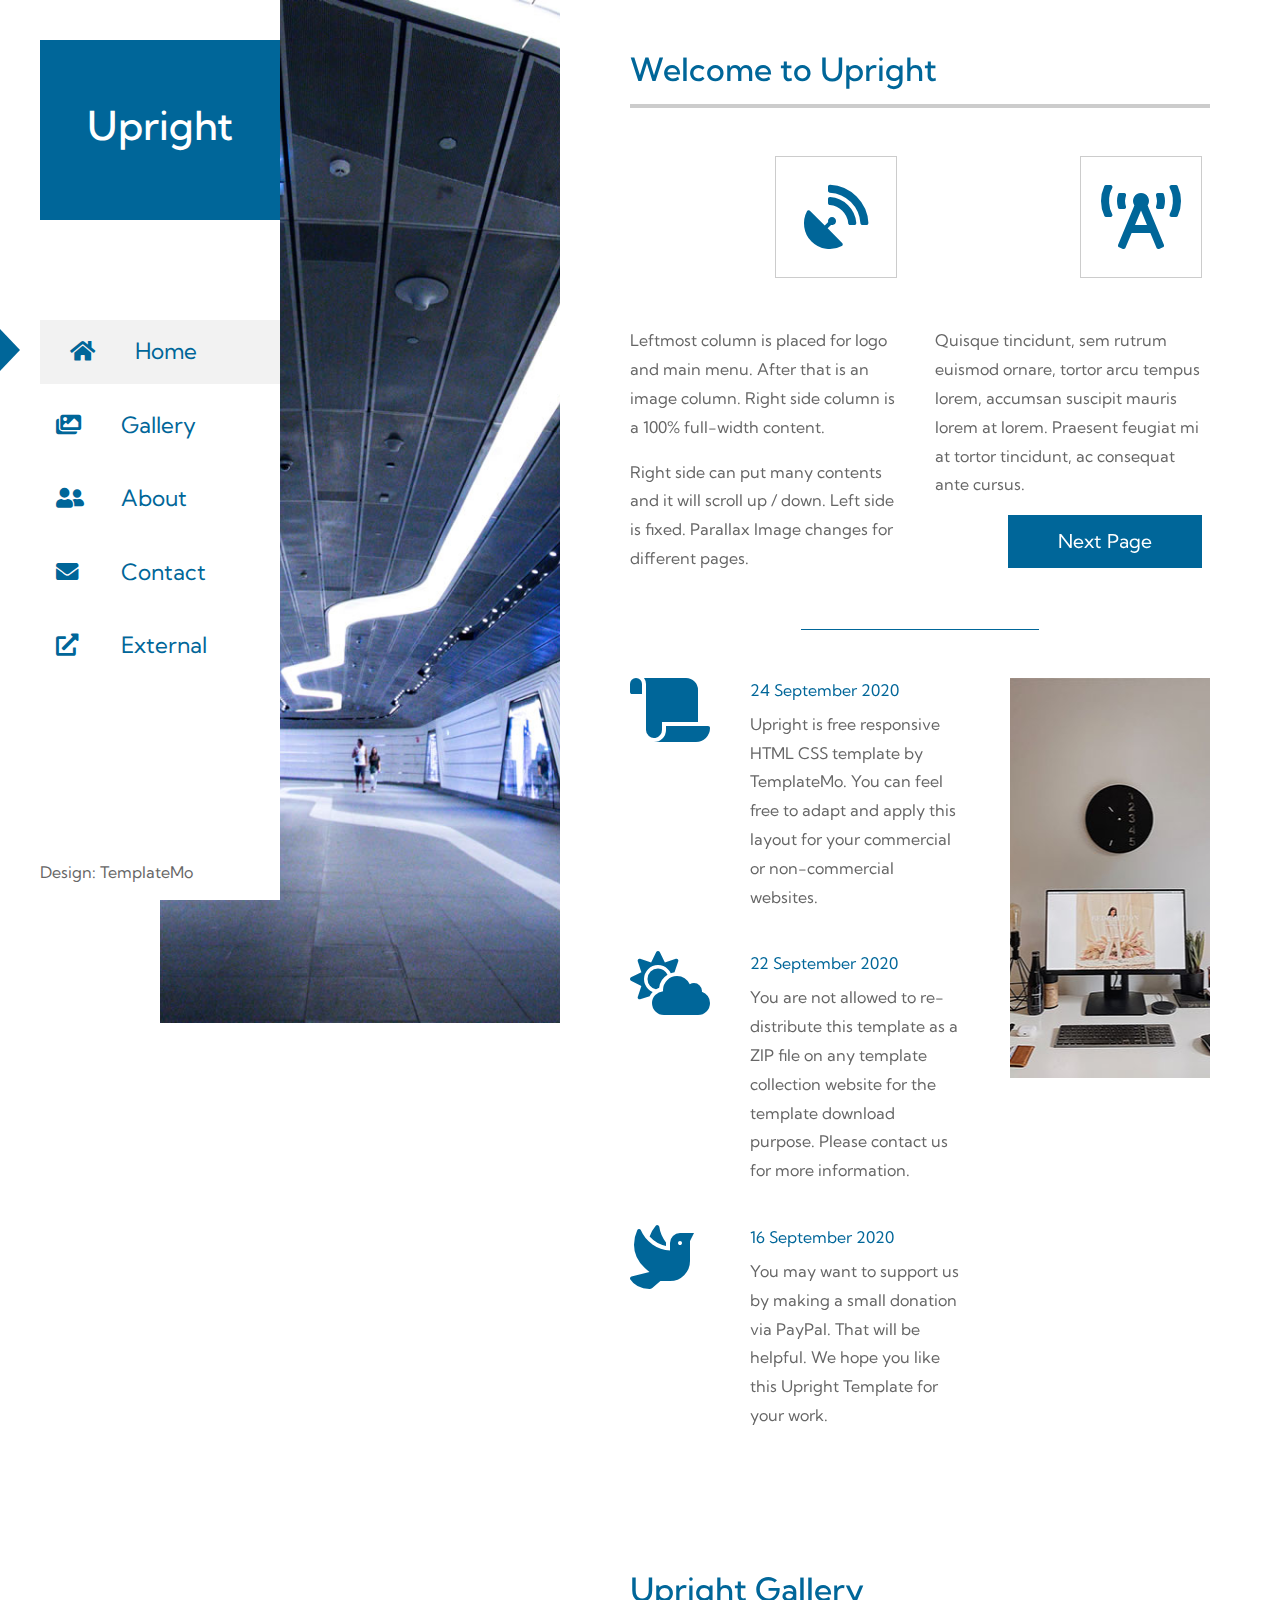
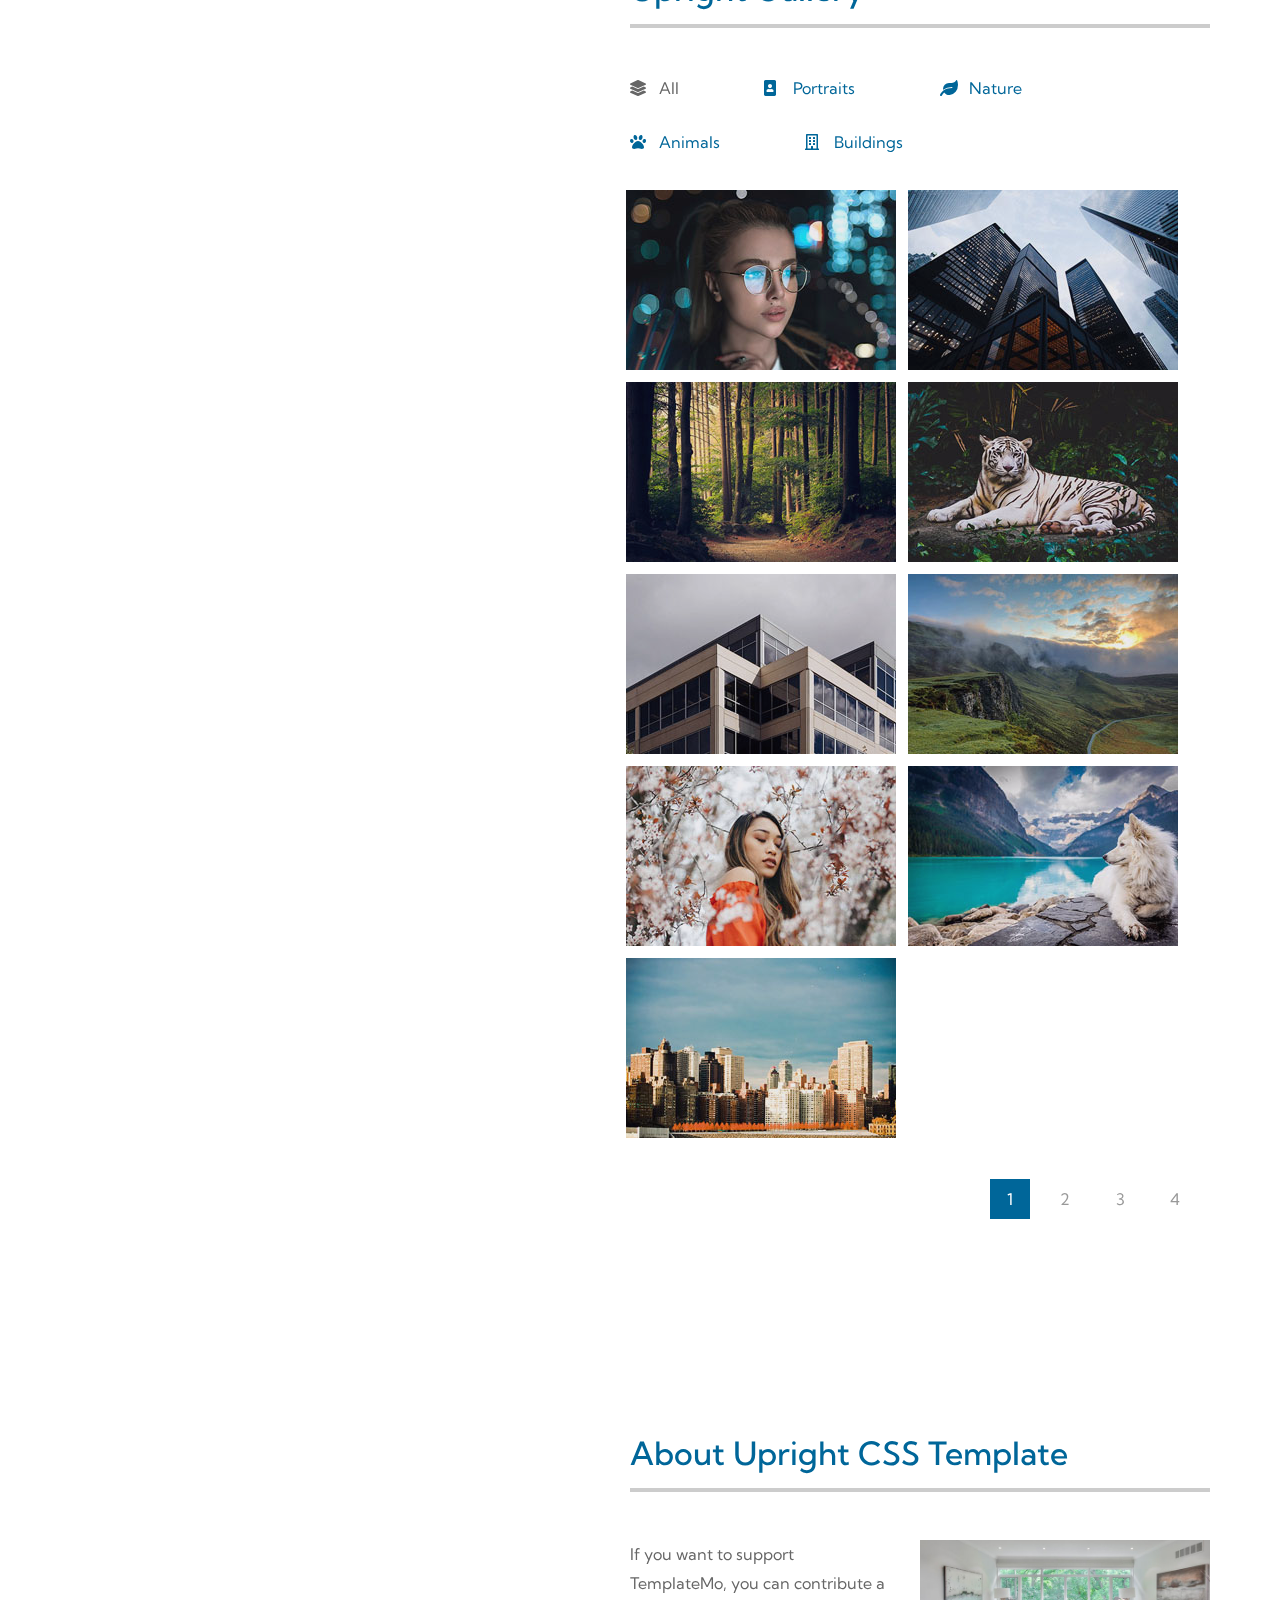
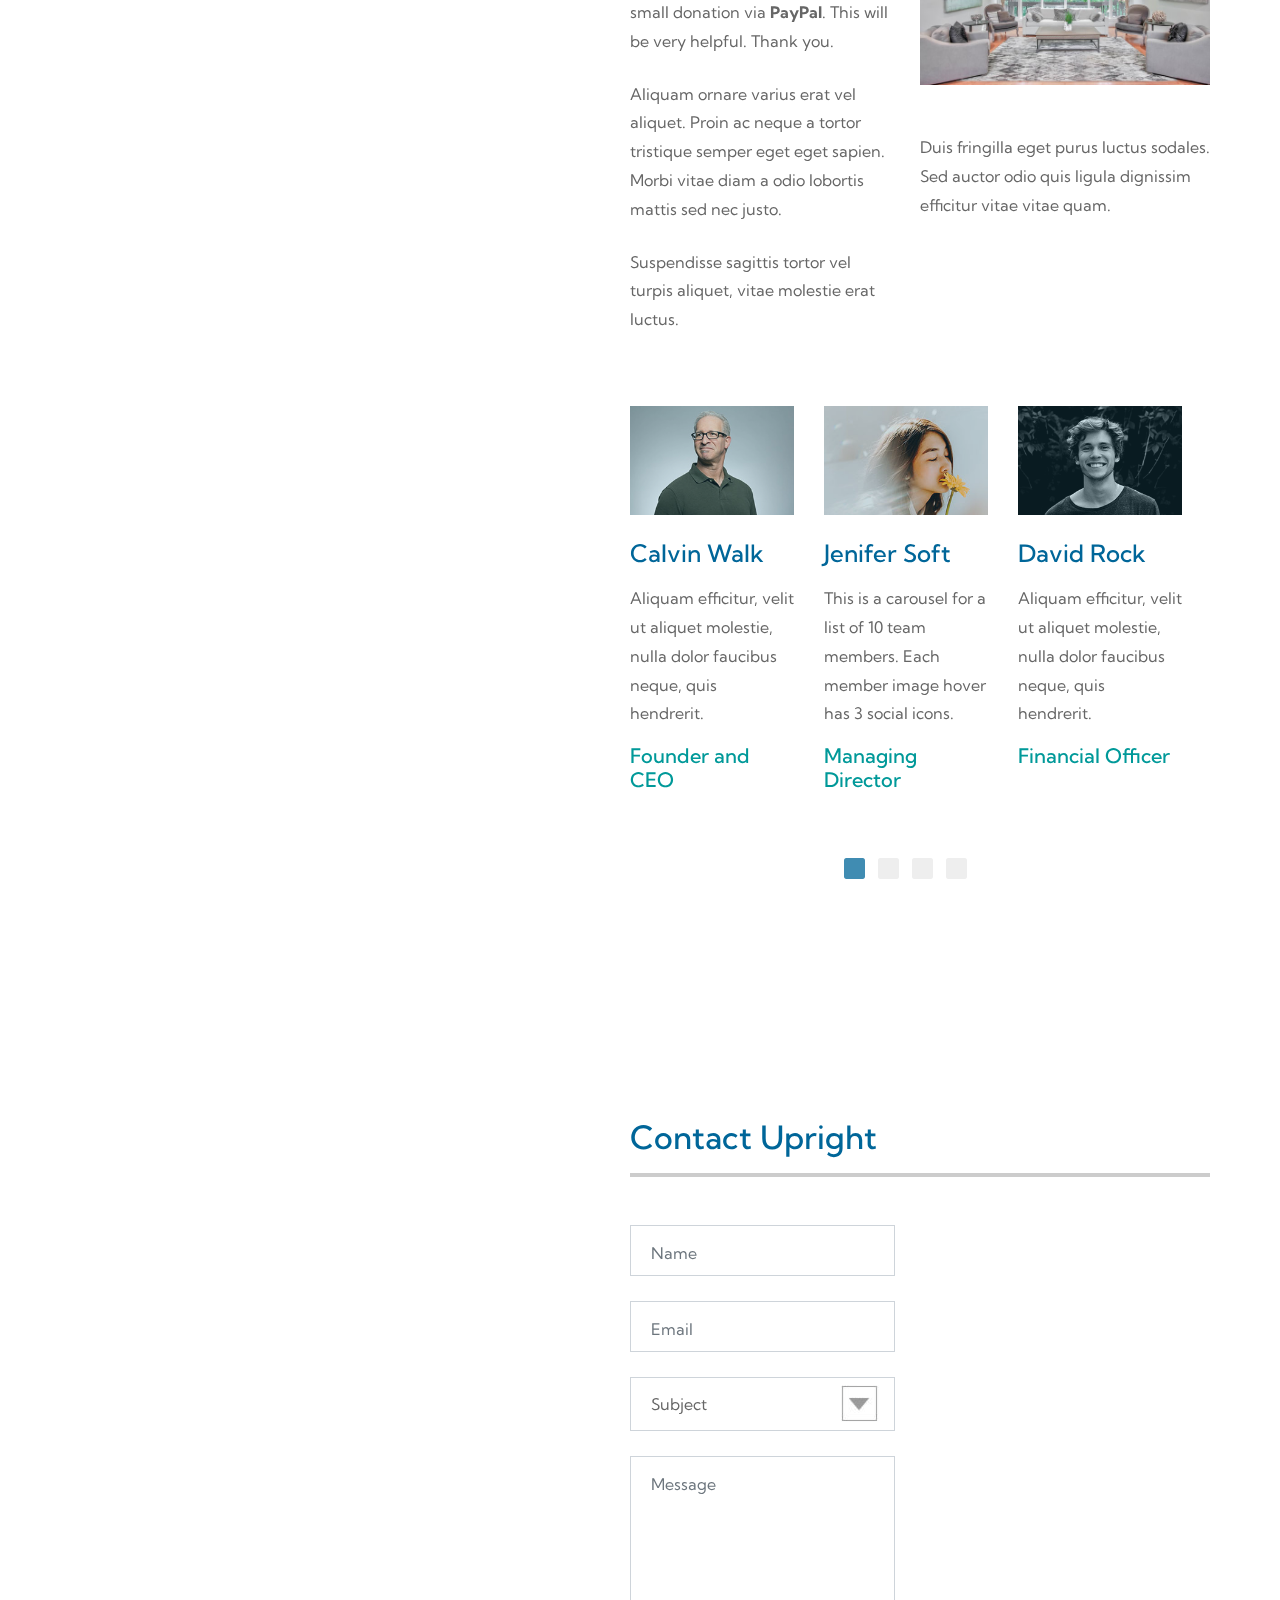
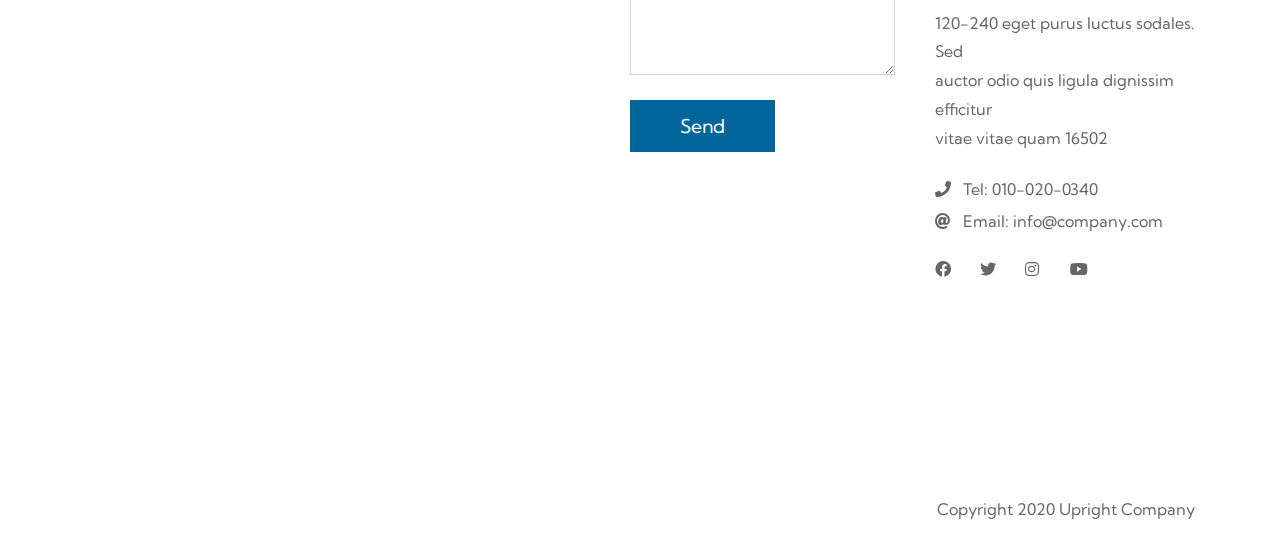
==== index.html @ a2286f09 "first commit" ====
<!DOCTYPE html>
<html lang="en">
<head>
    <meta charset="UTF-8">
    <meta name="viewport" content="width=device-width, initial-scale=1.0">
    <title>Upright</title>
    <link href="https://fonts.googleapis.com/css2?family=Kumbh+Sans&display=swap" rel="stylesheet"> <!-- https://fonts.google.com/specimen/Kumbh+Sans -->
    <link rel="stylesheet" href="fontawesome/css/all.min.css">  <!-- https://fontawesome.com/-->  
    <link rel="stylesheet" href="css/magnific-popup.css">       <!-- https://dimsemenov.com/plugins/magnific-popup/ -->
    <link rel="stylesheet" href="css/bootstrap.min.css">        <!-- https://getbootstrap.com/ -->
    <link rel="stylesheet" href="slick/slick.min.css">          <!-- https://kenwheeler.github.io/slick/ -->
    <link rel="stylesheet" href="slick/slick-theme.css">
    <link rel="stylesheet" href="css/templatemo-upright.css">
<!--
    
TemplateMo 555 Upright

https://templatemo.com/tm-555-upright

-->
</head>
<body>    
    <div class="container-fluid">
        <div class="row">
            <!-- Leftside bar -->
            <div id="tm-sidebar" class="tm-sidebar"> 
                <nav class="tm-nav">
                    <button class="navbar-toggler" type="button" aria-label="Toggle navigation">
                        <i class="fas fa-bars"></i>
                    </button>
                    <div>
                        <div class="tm-brand-box">
                            <h1 class="tm-brand">Upright</h1>
                        </div>                
                        <ul id="tm-main-nav">
                            <li class="nav-item">                                
                                <a href="#home" class="nav-link current">
                                    <div class="triangle-right"></div>
                                    <i class="fas fa-home nav-icon"></i>
                                    Home
                                </a>
                            </li>
                            <li class="nav-item">
                                <a href="#gallery" class="nav-link">
                                    <div class="triangle-right"></div>
                                    <i class="fas fa-images nav-icon"></i>
                                    Gallery
                                </a>
                            </li>
                            <li class="nav-item">
                                <a href="#about" class="nav-link">
                                    <div class="triangle-right"></div>
                                    <i class="fas fa-user-friends nav-icon"></i>
                                    About
                                </a>
                            </li>
                            <li class="nav-item">
                                <a href="#contact" class="nav-link">
                                    <div class="triangle-right"></div>
                                    <i class="fas fa-envelope nav-icon"></i>
                                    Contact
                                </a>
                            </li>
                            <li class="nav-item">
                                <a href="https://paypal.me/templatemo" class="nav-link external" target="_parent" rel="sponsored">
                                    <div class="triangle-right"></div>
                                    <i class="fas fa-external-link-alt nav-icon"></i>
                                    External
                                </a>
                            </li>
                        </ul>
                    </div>
                    <footer class="mb-3 tm-mt-100">
                        Design: <a href="https://templatemo.com" target="_parent" rel="sponsored">TemplateMo</a>
                    </footer>
                </nav>
            </div>
            
            <div class="tm-main">
                <!-- Home section -->
                <div class="tm-section-wrap">
                    <div class="tm-parallax" data-parallax="scroll" data-image-src="img/img-01.jpg"></div>                   
                    <section id="home" class="tm-section">
                        <h2 class="tm-text-primary">Welcome to Upright</h2>
                        <hr class="mb-5">
                        <div class="row">
                            <div class="col-lg-6 tm-col-home mb-4">
                                <div class="tm-text-container">
                                    <div class="tm-icon-container mb-5 mr-0 ml-auto">
                                        <i class="fas fa-satellite-dish fa-4x tm-text-primary"></i>
                                    </div>                                
                                    <p>
                                        Leftmost column is placed for logo and main menu.
                                        After that is an image column. Right side column 
                                        is a 100% full-width content.
                                    </p>
                                    <p>
                                        Right side can put many contents and it will
                                        scroll up / down. Left side is fixed. Parallax
                                        Image changes for different pages.
                                    </p>
                                </div>                                
                            </div>
                            <div class="col-lg-6 tm-col-home mb-4">
                                <div class="tm-text-container">
                                    <div class="tm-icon-container mb-5 mr-0 ml-auto">
                                        <i class="fas fa-broadcast-tower fa-4x tm-text-primary"></i>
                                    </div>                                 
                                    <p>
                                        Quisque tincidunt, sem rutrum euismod ornare, tortor arcu tempus 
                                        lorem, accumsan suscipit mauris lorem at lorem. Praesent feugiat 
                                        mi at tortor tincidunt, ac consequat ante cursus.
                                    </p>
                                    <div class="text-right">
                                        <a href="#gallery" class="btn btn-primary tm-btn-next">Next Page</a>
                                    </div>                                    
                                </div>
                            </div>
                        </div>
                        <hr class="tm-hr-short mb-5">
                        <div class="row tm-row-home">                            
                            <div class="tm-col-home tm-col-home-l">
                                <div class="media mb-4">
                                    <i class="fas fa-scroll fa-4x tm-post-icon tm-text-primary"></i>
                                    <div class="media-body">
                                        <a href="#" class="d-block mb-2 tm-text-primary tm-post-link">24 September 2020</a>  
                                        <p>
                                            Upright is free responsive HTML CSS template by <a href="https://templatemo.com/page/1" target="_parent" rel="sponsored">TemplateMo</a>. 
                                            You can feel free to adapt and apply this layout for your 
                                        commercial or non-commercial websites. </p>
                                    </div>                                    
                                </div>
                                <div class="media mb-4">
                                    <i class="fas fa-cloud-sun fa-4x tm-post-icon tm-text-primary"></i>
                                    <div class="media-body">
                                        <a href="#" class="d-block mb-2 tm-text-primary tm-post-link">22 September 2020</a>  
                                        <p>
                                            You are not allowed to re-distribute this template as a ZIP file 
                                            on any template collection website for the template download purpose. 
                                            Please contact us for more information.
                                        </p>
                                    </div>                                    
                                </div>
                                <div class="media mb-4">
                                    <i class="fas fa-dove fa-4x tm-post-icon tm-text-primary"></i>
                                    <div class="media-body">
                                        <a href="#" class="d-block mb-2 tm-text-primary tm-post-link">16 September 2020</a>  
                                        <p>
                                            You may want to support us by making   <a href="https://paypal.me/templatemo" target="_parent" rel="sponsored">a small donation via PayPal</a>. That will be helpful. We hope you like this Upright Template for your work.
                                        </p>
                                    </div>                                    
                                </div>
                            </div>
                            <div class="tm-col-home mr-0 ml-auto">
                                <div class="tm-img-home-container"></div>                                
                            </div>
                        </div>
                    </section>
                </div>
                <!-- Gallery section -->
                <div class="tm-section-wrap">
                    <div class="tm-parallax" data-parallax="scroll" data-image-src="img/img-02.jpg"></div>                   
                    <section id="gallery" class="tm-section">
                        <h2 class="tm-text-primary">Upright Gallery</h2>
                        <hr class="mb-5">
                        <ul class="tm-gallery-links">
                            <li>
                                <a href="javascript:void(0);" class="active tm-gallery-link" data-filter="*">
                                    <i class="fas fa-layer-group tm-gallery-link-icon"></i>
                                    All
                                </a>
                            </li>
                            <li>
                                <a href="javascript:void(0);" class="tm-gallery-link" data-filter="portrait">
                                    <i class="fas fa-portrait tm-gallery-link-icon"></i>
                                    Portraits
                                </a>
                            </li>
                            <li>
                                <a href="javascript:void(0);" class="tm-gallery-link" data-filter="nature">
                                    <i class="fas fa-leaf tm-gallery-link-icon"></i>
                                    Nature
                                </a>
                            </li>
                            <li>
                                <a href="javascript:void(0);" class="tm-gallery-link" data-filter="animal">
                                    <i class="fas fa-paw tm-gallery-link-icon"></i>
                                    Animals
                                </a>
                            </li>
                            <li>
                                <a href="javascript:void(0);" class="tm-gallery-link" data-filter="building">
                                    <i class="far fa-building tm-gallery-link-icon"></i>
                                    Buildings
                                </a>
                            </li>
                        </ul>
                        <div class="tm-gallery">
                            <figure class="effect-honey tm-gallery-item portrait">
                                <img src="img/gallery/tn/portrait-01.jpg" alt="Image"/>
                                <figcaption>
                                    <h2><i>Dreamy Honey</i></h2>
                                    <a href="img/gallery/portrait-01.jpg">View more</a>						
                                </figcaption>			
                            </figure>
                            <figure class="effect-honey tm-gallery-item building">
                                <img src="img/gallery/tn/building-01.jpg" alt="Image"/>
                                <figcaption>
                                    <h2><i>Dreamy Honey</i></h2>
                                    <a href="img/gallery/building-01.jpg">View more</a>						
                                </figcaption>			
                            </figure>  
                            <figure class="effect-honey tm-gallery-item nature">
                                <img src="img/gallery/tn/nature-01.jpg" alt="Image"/>
                                <figcaption>
                                    <h2><i>Dreamy Honey</i></h2>
                                    <a href="img/gallery/nature-01.jpg">View more</a>						
                                </figcaption>			
                            </figure>
                            <figure class="effect-honey tm-gallery-item animal">
                                <img src="img/gallery/tn/animal-01.jpg" alt="Image"/>
                                <figcaption>
                                    <h2><i>Dreamy Honey</i></h2>
                                    <a href="img/gallery/animal-01.jpg">View more</a>						
                                </figcaption>			
                            </figure> 
                            <figure class="effect-honey tm-gallery-item building">
                                <img src="img/gallery/tn/building-02.jpg" alt="Image"/>
                                <figcaption>
                                    <h2><i>Dreamy Honey</i></h2>
                                    <a href="img/gallery/building-02.jpg">View more</a>						
                                </figcaption>			
                            </figure>
                            <figure class="effect-honey tm-gallery-item nature">
                                <img src="img/gallery/tn/nature-02.jpg" alt="Image"/>
                                <figcaption>
                                    <h2><i>Dreamy Honey</i></h2>
                                    <a href="img/gallery/nature-02.jpg">View more</a>						
                                </figcaption>			
                            </figure> 
                            <figure class="effect-honey tm-gallery-item portrait">
                                <img src="img/gallery/tn/portrait-02.jpg" alt="Image"/>
                                <figcaption>
                                    <h2><i>Dreamy Honey</i></h2>
                                    <a href="img/gallery/portrait-02.jpg">View more</a>						
                                </figcaption>			
                            </figure>
                            <figure class="effect-honey tm-gallery-item animal">
                                <img src="img/gallery/tn/animal-02.jpg" alt="Image"/>
                                <figcaption>
                                    <h2><i>Dreamy Honey</i></h2>
                                    <a href="img/gallery/animal-02.jpg">View more</a>						
                                </figcaption>			
                            </figure> 
                            <figure class="effect-honey tm-gallery-item building">
                                <img src="img/gallery/tn/building-03.jpg" alt="Image"/>
                                <figcaption>
                                    <h2><i>Dreamy Honey</i></h2>
                                    <a href="img/gallery/building-03.jpg">View more</a>						
                                </figcaption>			
                            </figure>
                            <figure class="effect-honey tm-gallery-item portrait">
                                <img src="img/gallery/tn/portrait-03.jpg" alt="Image"/>
                                <figcaption>
                                    <h2><i>Dreamy Honey</i></h2>
                                    <a href="img/gallery/portrait-03.jpg">View more</a>						
                                </figcaption>			
                            </figure>
                            <figure class="effect-honey tm-gallery-item animal">
                                <img src="img/gallery/tn/animal-03.jpg" alt="Image"/>
                                <figcaption>
                                    <h2><i>Dreamy Honey</i></h2>
                                    <a href="img/gallery/animal-03.jpg">View more</a>						
                                </figcaption>			
                            </figure>  
                            <figure class="effect-honey tm-gallery-item nature">
                                <img src="img/gallery/tn/nature-03.jpg" alt="Image"/>
                                <figcaption>
                                    <h2><i>Dreamy Honey</i></h2>
                                    <a href="img/gallery/nature-03.jpg">View more</a>						
                                </figcaption>			
                            </figure>
                            <figure class="effect-honey tm-gallery-item animal">
                                <img src="img/gallery/tn/animal-04.jpg" alt="Image"/>
                                <figcaption>
                                    <h2><i>Dreamy Honey</i></h2>
                                    <a href="img/gallery/animal-04.jpg">View more</a>						
                                </figcaption>			
                            </figure> 
                            <figure class="effect-honey tm-gallery-item building">
                                <img src="img/gallery/tn/building-04.jpg" alt="Image"/>
                                <figcaption>
                                    <h2><i>Dreamy Honey</i></h2>
                                    <a href="img/gallery/building-04.jpg">View more</a>						
                                </figcaption>			
                            </figure>
                            <figure class="effect-honey tm-gallery-item nature">
                                <img src="img/gallery/tn/nature-04.jpg" alt="Image"/>
                                <figcaption>
                                    <h2><i>Dreamy Honey</i></h2>
                                    <a href="img/gallery/nature-04.jpg">View more</a>						
                                </figcaption>			
                            </figure> 
                            <figure class="effect-honey tm-gallery-item portrait">
                                <img src="img/gallery/tn/portrait-04.jpg" alt="Image"/>
                                <figcaption>
                                    <h2><i>Dreamy Honey</i></h2>
                                    <a href="img/gallery/portrait-04.jpg">View more</a>						
                                </figcaption>			
                            </figure>
                            <figure class="effect-honey tm-gallery-item animal">
                                <img src="img/gallery/tn/animal-05.jpg" alt="Image"/>
                                <figcaption>
                                    <h2><i>Dreamy Honey</i></h2>
                                    <a href="img/gallery/animal-05.jpg">View more</a>						
                                </figcaption>			
                            </figure> 
                            <figure class="effect-honey tm-gallery-item building">
                                <img src="img/gallery/tn/building-05.jpg" alt="Image"/>
                                <figcaption>
                                    <h2><i>Dreamy Honey</i></h2>
                                    <a href="img/gallery/building-05.jpg">View more</a>						
                                </figcaption>			
                            </figure>
                            <figure class="effect-honey tm-gallery-item portrait">
                                <img src="img/gallery/tn/portrait-05.jpg" alt="Image"/>
                                <figcaption>
                                    <h2><i>Dreamy Honey</i></h2>
                                    <a href="img/gallery/portrait-05.jpg">View more</a>						
                                </figcaption>			
                            </figure>
                            <figure class="effect-honey tm-gallery-item nature">
                                <img src="img/gallery/tn/nature-05.jpg" alt="Image"/>
                                <figcaption>
                                    <h2><i>Dreamy Honey</i></h2>
                                    <a href="img/gallery/nature-05.jpg">View more</a>						
                                </figcaption>			
                            </figure>  
                            <figure class="effect-honey tm-gallery-item nature">
                                <img src="img/gallery/tn/nature-06.jpg" alt="Image"/>
                                <figcaption>
                                    <h2><i>Dreamy Honey</i></h2>
                                    <a href="img/gallery/nature-06.jpg">View more</a>						
                                </figcaption>			
                            </figure>
                            <figure class="effect-honey tm-gallery-item animal">
                                <img src="img/gallery/tn/animal-06.jpg" alt="Image"/>
                                <figcaption>
                                    <h2><i>Dreamy Honey</i></h2>
                                    <a href="img/gallery/animal-06.jpg">View more</a>						
                                </figcaption>			
                            </figure> 
                            <figure class="effect-honey tm-gallery-item building">
                                <img src="img/gallery/tn/building-06.jpg" alt="Image"/>
                                <figcaption>
                                    <h2><i>Dreamy Honey</i></h2>
                                    <a href="img/gallery/building-06.jpg">View more</a>						
                                </figcaption>			
                            </figure>
                            <figure class="effect-honey tm-gallery-item portrait">
                                <img src="img/gallery/tn/portrait-06.jpg" alt="Image"/>
                                <figcaption>
                                    <h2><i>Dreamy Honey</i></h2>
                                    <a href="img/gallery/portrait-06.jpg">View more</a>						
                                </figcaption>			
                            </figure>
                            <figure class="effect-honey tm-gallery-item nature">
                                <img src="img/gallery/tn/nature-07.jpg" alt="Image"/>
                                <figcaption>
                                    <h2><i>Dreamy Honey</i></h2>
                                    <a href="img/gallery/nature-07.jpg">View more</a>						
                                </figcaption>			
                            </figure> 
                            <figure class="effect-honey tm-gallery-item portrait">
                                <img src="img/gallery/tn/portrait-07.jpg" alt="Image"/>
                                <figcaption>
                                    <h2><i>Dreamy Honey</i></h2>
                                    <a href="img/gallery/portrait-07.jpg">View more</a>						
                                </figcaption>			
                            </figure>
                            <figure class="effect-honey tm-gallery-item animal">
                                <img src="img/gallery/tn/animal-07.jpg" alt="Image"/>
                                <figcaption>
                                    <h2><i>Dreamy Honey</i></h2>
                                    <a href="img/gallery/animal-07.jpg">View more</a>						
                                </figcaption>			
                            </figure> 
                            <figure class="effect-honey tm-gallery-item building">
                                <img src="img/gallery/tn/building-07.jpg" alt="Image"/>
                                <figcaption>
                                    <h2><i>Dreamy Honey</i></h2>
                                    <a href="img/gallery/building-07.jpg">View more</a>						
                                </figcaption>			
                            </figure>
                            <figure class="effect-honey tm-gallery-item portrait">
                                <img src="img/gallery/tn/portrait-08.jpg" alt="Image"/>
                                <figcaption>
                                    <h2><i>Dreamy Honey</i></h2>
                                    <a href="img/gallery/portrait-08.jpg">View more</a>						
                                </figcaption>			
                            </figure>
                            <figure class="effect-honey tm-gallery-item building">
                                <img src="img/gallery/tn/building-08.jpg" alt="Image"/>
                                <figcaption>
                                    <h2><i>Dreamy Honey</i></h2>
                                    <a href="img/gallery/building-08.jpg">View more</a>						
                                </figcaption>			
                            </figure>  
                            <figure class="effect-honey tm-gallery-item nature">
                                <img src="img/gallery/tn/nature-08.jpg" alt="Image"/>
                                <figcaption>
                                    <h2><i>Dreamy Honey</i></h2>
                                    <a href="img/gallery/nature-08.jpg">View more</a>						
                                </figcaption>			
                            </figure>
                            <figure class="effect-honey tm-gallery-item animal">
                                <img src="img/gallery/tn/animal-08.jpg" alt="Image"/>
                                <figcaption>
                                    <h2><i>Dreamy Honey</i></h2>
                                    <a href="img/gallery/animal-08.jpg">View more</a>						
                                </figcaption>			
                            </figure> 
                            <figure class="effect-honey tm-gallery-item building">
                                <img src="img/gallery/tn/building-09.jpg" alt="Image"/>
                                <figcaption>
                                    <h2><i>Dreamy Honey</i></h2>
                                    <a href="img/gallery/building-09.jpg">View more</a>						
                                </figcaption>			
                            </figure>
                            <figure class="effect-honey tm-gallery-item nature">
                                <img src="img/gallery/tn/nature-09.jpg" alt="Image"/>
                                <figcaption>
                                    <h2><i>Dreamy Honey</i></h2>
                                    <a href="img/gallery/nature-09.jpg">View more</a>						
                                </figcaption>			
                            </figure> 
                            <figure class="effect-honey tm-gallery-item portrait">
                                <img src="img/gallery/tn/portrait-09.jpg" alt="Image"/>
                                <figcaption>
                                    <h2><i>Dreamy Honey</i></h2>
                                    <a href="img/gallery/portrait-09.jpg">View more</a>						
                                </figcaption>			
                            </figure>
                            <figure class="effect-honey tm-gallery-item animal">
                                <img src="img/gallery/tn/animal-09.jpg" alt="Image"/>
                                <figcaption>
                                    <h2><i>Dreamy Honey</i></h2>
                                    <a href="img/gallery/animal-09.jpg">View more</a>						
                                </figcaption>			
                            </figure> 
                        </div>
                    </section>
                </div>
                <!-- About section -->
                <div class="tm-section-wrap">
                    <div class="tm-parallax" data-parallax="scroll" data-image-src="img/img-03.jpg"></div>
                    <section id="about" class="tm-section">
                        <h2 class="tm-text-primary">About Upright CSS Template</h2>
                        <hr class="mb-5">
                        
                        <div class="row tm-row-about">
                            <div class="tm-col-about tm-col-about-l">
                                <p class="mb-4">
                            If you want to support TemplateMo, you can contribute <a rel="sponsored" href="https://paypal.me/templatemo" target="_parent">a small donation via <strong>PayPal</strong></a>. This will be very helpful. Thank you. </p>
                                <p class="mb-4">
                                    Aliquam ornare varius erat vel aliquet. Proin ac neque a tortor tristique semper eget eget sapien. Morbi vitae diam a odio lobortis mattis sed nec justo. 
                                </p>
                                <p class="mb-4">
                                    Suspendisse sagittis tortor vel turpis aliquet, vitae molestie erat luctus.
                                </p>
                            </div>
                            <div class="tm-col-about tm-col-about-r">
                                <img src="img/img-about-01.jpg" alt="Image" class="img-fluid mb-5 tm-img-about">
                                <p>
                                    Duis fringilla eget purus luctus sodales. Sed auctor odio quis ligula dignissim efficitur vitae vitae quam.
                                </p>
                            </div>
                        </div>
                        <div class="mt-5">
                            <div class="tm-carousel">
                                <div class="tm-carousel-item">
                                    <figure class="effect-honey mb-4">
                                        <img src="img/about-01.jpg" alt="Featured Item">
                                        <figcaption>
                                            <ul class="tm-social">
                                                <li><a href="https://facebook.com" class="tm-social-link"><i class="fab fa-facebook"></i></a></li>
                                                <li><a href="https://twitter.com" class="tm-social-link"><i class="fab fa-twitter"></i></a></li>
                                                <li><a href="https://instagram.com" class="tm-social-link"><i class="fab fa-instagram"></i></a></li>
                                            </ul>
                                        </figcaption>
                                    </figure>
                                    <div class="tm-about-text">
                                        <h3 class="mb-3 tm-text-primary tm-about-title">Calvin Walk</h3>
                                        <p>Aliquam efficitur, velit ut aliquet molestie, nulla dolor faucibus neque, quis hendrerit.</p>
                                        <h4 class="tm-text-secondary tm-about-subtitle">Founder and CEO</h4>
                                    </div>
                                </div>
                                
                                <div class="tm-carousel-item">
                                    <figure class="effect-honey mb-4">
                                        <img src="img/about-02.jpg" alt="Featured Item">
                                        <figcaption>
                                            <ul class="tm-social">
                                                <li><a href="https://facebook.com" class="tm-social-link"><i class="fab fa-facebook"></i></a></li>
                                                <li><a href="https://twitter.com" class="tm-social-link"><i class="fab fa-twitter"></i></a></li>
                                                <li><a href="https://instagram.com" class="tm-social-link"><i class="fab fa-instagram"></i></a></li>
                                            </ul>
                                        </figcaption>
                                    </figure>
                                    <div class="tm-about-text">
                                        <h3 class="mb-3 tm-text-primary tm-about-title">Jenifer Soft</h3>
                                        <p>This is a carousel for a list of 10 team members. Each member image hover has 3 social icons.</p>
                                        <h4 class="tm-text-secondary tm-about-subtitle">Managing Director</h4>
                                    </div>
                                </div>

                                <div class="tm-carousel-item">
                                    <figure class="effect-honey mb-4">
                                        <img src="img/about-03.jpg" alt="Featured Item">
                                        <figcaption>
                                            <ul class="tm-social">
                                                <li><a href="https://facebook.com" class="tm-social-link"><i class="fab fa-facebook"></i></a></li>
                                                <li><a href="https://twitter.com" class="tm-social-link"><i class="fab fa-twitter"></i></a></li>
                                                <li><a href="https://instagram.com" class="tm-social-link"><i class="fab fa-instagram"></i></a></li>
                                            </ul>
                                        </figcaption>
                                    </figure>
                                    <div class="tm-about-text">
                                        <h3 class="mb-3 tm-text-primary tm-about-title">David Rock</h3>
                                        <p>Aliquam efficitur, velit ut aliquet molestie, nulla dolor faucibus neque, quis hendrerit.</p>
                                        <h4 class="tm-text-secondary tm-about-subtitle">Financial Officer</h4>
                                    </div>
                                </div>

                                <div class="tm-carousel-item">
                                    <figure class="effect-honey mb-4">
                                        <img src="img/about-01.jpg" alt="Featured Item">
                                        <figcaption>
                                            <ul class="tm-social">
                                                <li><a href="https://facebook.com" class="tm-social-link"><i class="fab fa-facebook"></i></a></li>
                                                <li><a href="https://twitter.com" class="tm-social-link"><i class="fab fa-twitter"></i></a></li>
                                                <li><a href="https://instagram.com" class="tm-social-link"><i class="fab fa-instagram"></i></a></li>
                                            </ul>
                                        </figcaption>
                                    </figure>
                                    <div class="tm-about-text">
                                        <h3 class="mb-3 tm-text-primary tm-about-title">Calvin Second</h3>
                                        <p>Aliquam efficitur, velit ut aliquet molestie, nulla dolor faucibus neque, quis hendrerit.</p>
                                        <h4 class="tm-text-secondary tm-about-subtitle">Senior Director</h4>
                                    </div>
                                </div>
                                
                                <div class="tm-carousel-item">
                                    <figure class="effect-honey mb-4">
                                        <img src="img/about-02.jpg" alt="Featured Item">
                                        <figcaption>
                                            <ul class="tm-social">
                                                <li><a href="https://facebook.com" class="tm-social-link"><i class="fab fa-facebook"></i></a></li>
                                                <li><a href="https://twitter.com" class="tm-social-link"><i class="fab fa-twitter"></i></a></li>
                                                <li><a href="https://instagram.com" class="tm-social-link"><i class="fab fa-instagram"></i></a></li>
                                            </ul>
                                        </figcaption>
                                    </figure>
                                    <div class="tm-about-text">
                                        <h3 class="mb-3 tm-text-primary tm-about-title">Jenifer Second</h3>
                                        <p>This is a carousel for a list of 10 team members. Each member image hover has 3 social icons.</p>
                                        <h4 class="tm-text-secondary tm-about-subtitle">Accounting Officer</h4>
                                    </div>
                                </div>

                                <div class="tm-carousel-item">
                                    <figure class="effect-honey mb-4">
                                        <img src="img/about-03.jpg" alt="Featured Item">
                                        <figcaption>
                                            <ul class="tm-social">
                                                <li><a href="https://facebook.com" class="tm-social-link"><i class="fab fa-facebook"></i></a></li>
                                                <li><a href="https://twitter.com" class="tm-social-link"><i class="fab fa-twitter"></i></a></li>
                                                <li><a href="https://instagram.com" class="tm-social-link"><i class="fab fa-instagram"></i></a></li>
                                            </ul>
                                        </figcaption>
                                    </figure>
                                    <div class="tm-about-text">
                                        <h3 class="mb-3 tm-text-primary tm-about-title">David Second</h3>
                                        <p>Aliquam efficitur, velit ut aliquet molestie, nulla dolor faucibus neque, quis hendrerit.</p>
                                        <h4 class="tm-text-secondary tm-about-subtitle">Financial Assistant</h4>
                                    </div>
                                </div>

                                <div class="tm-carousel-item">
                                    <figure class="effect-honey mb-4">
                                        <img src="img/about-01.jpg" alt="Featured Item">
                                        <figcaption>
                                            <ul class="tm-social">
                                                <li><a href="https://facebook.com" class="tm-social-link"><i class="fab fa-facebook"></i></a></li>
                                                <li><a href="https://twitter.com" class="tm-social-link"><i class="fab fa-twitter"></i></a></li>
                                                <li><a href="https://instagram.com" class="tm-social-link"><i class="fab fa-instagram"></i></a></li>
                                            </ul>
                                        </figcaption>
                                    </figure>
                                    <div class="tm-about-text">
                                        <h3 class="mb-3 tm-text-primary tm-about-title">Calvin Third</h3>
                                        <p>Aliquam efficitur, velit ut aliquet molestie, nulla dolor faucibus neque, quis hendrerit.</p>
                                        <h4 class="tm-text-secondary tm-about-subtitle">Designer</h4>
                                    </div>
                                </div>
                                
                                <div class="tm-carousel-item">
                                    <figure class="effect-honey mb-4">
                                        <img src="img/about-02.jpg" alt="Featured Item">
                                        <figcaption>
                                            <ul class="tm-social">
                                                <li><a href="https://facebook.com" class="tm-social-link"><i class="fab fa-facebook"></i></a></li>
                                                <li><a href="https://twitter.com" class="tm-social-link"><i class="fab fa-twitter"></i></a></li>
                                                <li><a href="https://instagram.com" class="tm-social-link"><i class="fab fa-instagram"></i></a></li>
                                            </ul>
                                        </figcaption>
                                    </figure>
                                    <div class="tm-about-text">
                                        <h3 class="mb-3 tm-text-primary tm-about-title">Jenifer Third</h3>
                                        <p>This is a carousel for a list of 10 team members. Each member image hover has 3 social icons.</p>
                                        <h4 class="tm-text-secondary tm-about-subtitle">Program Director</h4>
                                    </div>
                                </div>

                                <div class="tm-carousel-item">
                                    <figure class="effect-honey mb-4">
                                        <img src="img/about-03.jpg" alt="Featured Item">
                                        <figcaption>
                                            <ul class="tm-social">
                                                <li><a href="https://facebook.com" class="tm-social-link"><i class="fab fa-facebook"></i></a></li>
                                                <li><a href="https://twitter.com" class="tm-social-link"><i class="fab fa-twitter"></i></a></li>
                                                <li><a href="https://instagram.com" class="tm-social-link"><i class="fab fa-instagram"></i></a></li>
                                            </ul>
                                        </figcaption>
                                    </figure>
                                    <div class="tm-about-text">
                                        <h3 class="mb-3 tm-text-primary tm-about-title">David Three</h3>
                                        <p>Aliquam efficitur, velit ut aliquet molestie, nulla dolor faucibus neque, quis hendrerit.</p>
                                        <h4 class="tm-text-secondary tm-about-subtitle">Financial Assistant</h4>
                                    </div>
                                </div>

                                <div class="tm-carousel-item">
                                    <figure class="effect-honey mb-4">
                                        <img src="img/about-01.jpg" alt="Featured Item">
                                        <figcaption>
                                            <ul class="tm-social">
                                                <li><a href="https://facebook.com" class="tm-social-link"><i class="fab fa-facebook"></i></a></li>
                                                <li><a href="https://twitter.com" class="tm-social-link"><i class="fab fa-twitter"></i></a></li>
                                                <li><a href="https://instagram.com" class="tm-social-link"><i class="fab fa-instagram"></i></a></li>
                                            </ul>
                                        </figcaption>
                                    </figure>
                                    <div class="tm-about-text">
                                        <h3 class="mb-3 tm-text-primary tm-about-title">Calvin Four</h3>
                                        <p>Aliquam efficitur, velit ut aliquet molestie, nulla dolor faucibus neque, quis hendrerit.</p>
                                        <h4 class="tm-text-secondary tm-about-subtitle">Media Partner</h4>
                                    </div>
                                </div>
                            </div>
                        </div>
                    </section>
                </div>

                <!-- Contact section -->
                <div class="tm-section-wrap">
                    <div class="tm-parallax" data-parallax="scroll" data-image-src="img/img-04.jpg"></div>
                    <div id="contact" class="tm-section">
                        <h2 class="tm-text-primary">Contact Upright</h2>
                        <hr class="mb-5">
                        <div class="row">
                            <div class="col-xl-6 tm-contact-col-l mb-4">
                                <form id="contact-form" action="" method="POST" class="tm-contact-form">
                                    <div class="form-group">
                                        <input type="text" name="name" class="form-control rounded-0" placeholder="Name" required />
                                    </div>
                                    <div class="form-group">
                                        <input type="email" name="email" class="form-control rounded-0" placeholder="Email" required />
                                    </div>
                                    <div class="form-group">
                                        <select class="form-control" id="contact-select" name="inquiry">
                                            <option value="-">Subject</option>
                                            <option value="sales">Sales &amp; Marketing</option>
                                            <option value="creative">Creative Design</option>
                                            <option value="uiux">UI / UX</option>
                                        </select>
                                    </div>
                                    <div class="form-group">
                                        <textarea rows="8" name="message" class="form-control rounded-0" placeholder="Message" required=></textarea>
                                    </div>
            
                                    <div class="form-group tm-text-right">
                                        <button type="submit" class="btn btn-primary">Send</button>
                                    </div>
                                </form>
                            </div>
                            <div class="col-xl-6 tm-contact-col-r">
                                <!-- Map -->
                                <div class="mapouter mb-4">
                                    <div class="gmap_canvas">
                                        <iframe width="100%" height="520" id="gmap_canvas"
                                            src="https://maps.google.com/maps?q=Av.+L%C3%BAcio+Costa,+Rio+de+Janeiro+-+RJ,+Brazil&t=&z=13&ie=UTF8&iwloc=&output=embed"
                                            frameborder="0" scrolling="no" marginheight="0" marginwidth="0"></iframe>
                                    </div>
                                </div>
            
                                <!-- Address -->
                                <address class="mb-4">
                                    120-240 eget purus luctus sodales. Sed<br>
                                    auctor odio quis ligula dignissim efficitur<br>
                                    vitae vitae quam 16502
                                </address>
            
                                <!-- Links -->
                                <ul class="tm-contact-links mb-4">
                                    <li class="mb-2">
                                        <a href="tel:0100200340">
                                            <i class="fas fa-phone mr-2 tm-contact-link-icon"></i>
                                            Tel: 010-020-0340
                                        </a>
                                    </li>
                                    <li>
                                        <a href="mailto:info@company.com">
                                            <i class="fas fa-at mr-2 tm-contact-link-icon"></i>
                                            Email: info@company.com
                                        </a>
                                    </li>
                                </ul>
                                <ul class="tm-contact-social">
                                    <li><a href="https://fb.com/templatemo" class="tm-social-link"><i class="fab fa-facebook"></i></a></li>
                                    <li><a href="https://twitter.com" class="tm-social-link"><i class="fab fa-twitter"></i></a></li>
                                    <li><a href="https://instagram.com" class="tm-social-link"><i class="fab fa-instagram"></i></a></li>
                                    <li><a href="https://youtube.com" class="tm-social-link"><i class="fab fa-youtube"></i></a></li>
                                </ul>
                            </div>
                        </div>
                    </div>
                </div>

                <!-- Copyright -->                
                <div class="tm-section-wrap tm-copyright row">
                    <div class="col-12">
                        <div class="text-right">
                            Copyright 2020 Upright Company
                        </div> 
                    </div>
                </div>                 
            </div> <!-- .tm-main -->                      
        </div> <!-- .row -->
    </div> <!-- .container-fluid -->
    <script src="js/jquery-3.4.1.min.js"></script>          <!-- https://jquery.com/ -->
    <script src="js/jquery.singlePageNav.min.js"></script>  <!-- https://github.com/ChrisWojcik/single-page-nav -->
    <script src="js/parallax/parallax.min.js"></script>     <!-- https://pixelcog.github.io/parallax.js/ -->
    <script src="js/imagesloaded.pkgd.min.js"></script>     <!-- https://imagesloaded.desandro.com/ -->
    <script src="js/isotope.pkgd.min.js"></script>          <!-- https://isotope.metafizzy.co/ -->
    <script src="js/jquery.magnific-popup.min.js"></script> <!-- https://dimsemenov.com/plugins/magnific-popup/ -->
    <script src="slick/slick.min.js"></script>              <!-- https://kenwheeler.github.io/slick/ -->
    <script src="js/templatemo-script.js"></script>
</body>
</html>
---- css/templatemo-upright.css ----
/*
	
TemplateMo 555 Upright

https://templatemo.com/tm-555-upright


	Color Codes
	=============
	Primary blue: #006699
	Gray text: #666666
	Light gray nav button bg: #F2F2F2;

	Credit
	=========
	https://tympanus.net/Development/HoverEffectIdeas/
	
*/

html, body { overflow-x: hidden; }
body { font-family: 'Kumbh Sans', sans-serif; }
div, a, p { color: #666666; }
p, address { line-height: 1.8; }
a {	transition: all 0.3s ease; }
a:hover {
	color: #006699;
	text-decoration: none;
}

.container-fluid { margin-left: 0; }

.btn-primary {
	padding: 12px 50px;
    border-radius: 0;
    background: #006699;
    font-size: 1.2rem;
    border: 0;
}

.btn-primary:hover { background: #068ccf; }
.tm-text-primary { color: #006699; }
.tm-text-secondary { color: #009999; }
hr { border-top: 4px solid #CCC; }

.tm-hr-short {
	border-top: 1px solid #006699;
	width: 238px;
	margin-left: auto;
	margin-right: auto;
}

/* Layout */

.tm-main { width: 100%; }

.tm-row-home { 
	padding-left: 15px;
	padding-right: 15px;
}

.tm-mt-100 { margin-top: 100px; }

.tm-sidebar {
	background-color: #fff;
	position: fixed;
	top: 0;
	bottom: 0;
	left: 0;
	z-index: 1000;
	padding-left: 40px;
	padding-top: 40px;
	width: 280px;
}

.tm-section-wrap {
	width: calc(100% - 750px);
	margin-left: 750px;
	margin-right: 0;
	position: relative;
}

.tm-section { padding: 50px 70px 50px 0; }

#gallery,
#about,
#contact {
	padding-bottom: 150px;
}

.tm-parallax {
	width: 400px;	
	min-height: 100%;
	height: auto;
	background: transparent;
	position: absolute;
    width: 400px;
    left: -470px;
    top: 0;
}

/* Hide scrollbar */
.tm-sidebar {
	overflow-y: scroll;
	scrollbar-width: none; /* Firefox */
	-ms-overflow-style: none; /* IE 10+ */
}
.tm-sidebar::-webkit-scrollbar {
	/* WebKit */
	width: 0;
	height: 0;
}

.tm-sidebar-sticky {
	display: flex;
	flex-direction: column;
	align-items: center;
	justify-content: center;
}

.tm-nav {
	display: flex;
    flex-direction: column;
    justify-content: space-between;
    height: 100%;
}

.navbar-toggler { display: none; }

.tm-brand-box {
	width: 240px;
    height: 180px;
    background: #006699;
    color: white;
    display: flex;
    align-items: center;
	justify-content: center;
	margin-bottom: 100px;
}

#tm-main-nav {
	padding: 0;
	margin: 0;
}

.nav-item {
	list-style: none;
	margin-top: 10px;
	margin-bottom: 10px;
}

.nav-link {
	position: relative;
	color: #006699;
	font-size: 1.4rem;
	padding-top: 15px;
	padding-bottom: 15px;
}

.triangle-right {
	position: absolute;
	top: 9px;
	left: -40px;
	width: 0;
	height: 0;
	border-top: 21px solid transparent;
	border-left: 20px solid #006699;
	border-bottom: 21px solid transparent;
	opacity: 0;
	transition: all 0.3s ease;
}

.nav-item:hover .nav-link,
.nav-link.current {
	background-color: #F2F2F2;
	color: #006699;
	padding-left: 30px;
}

.nav-item:hover > .nav-link > .triangle-right,
.nav-link.current > .triangle-right {
	opacity: 1;
}

.nav-icon {
	width: 40px;
	margin-right: 20px;
}

/* Home section */
#home { min-height: 100vh; }
.tm-col-home-l { width: calc(100% - 300px); }

.tm-img-home-container {
	width: 250px;
	height: 500px;
	background: url(../img/img-home-01.jpg) no-repeat center;
	background-size: cover;
	margin-right: 0;
	margin-left: auto;
}

@media (max-width: 1600px) {
	.tm-col-home-l { width: calc(100% - 250px); }

	.tm-img-home-container {
		width: 200px;
		height: 400px;
	}
}

.tm-icon-container {
	border: 1px solid #CCC;
    width: 122px;
    height: 122px;
    display: flex;
    align-items: center;
    justify-content: center;
}

.tm-text-container { max-width: 97%; }

.tm-post-icon {
	width: 100px;
	height: 100px;
	margin-right: 20px;
}

.tm-post-link:hover {
	color: #068ccf;
}

/* Gallery section */
.tm-gallery {
	position: relative;
	margin: 0 -10px;
	list-style: none;
	text-align: center;
	overflow: hidden;
}

.tm-gallery-links {
	padding-left: 0;
    display: flex;
	flex-wrap: wrap;
	margin-left: -15px;
	margin-bottom: 0;
}

.tm-gallery-links li {
	list-style: none;
	margin-bottom: 30px;
	margin-right: 55px;
}

.tm-gallery-link {
	padding: 15px;
	color: #006699;	
}

.tm-gallery-link.active { color: #666666; }
.tm-gallery-link-icon { width: 25px; }

.tm-paging {
	margin-top: 35px;
	overflow: auto;
    display: flex;
    justify-content: flex-end;
}

.tm-paging-link {
    display: flex;
    float: left;
    width: 40px;
    height: 40px;
    align-items: center;
    justify-content: center;
    background: white;
    color: #999;
    margin-right: 15px;
    margin-bottom: 15px;
}

a.tm-paging-link.active,
a.tm-paging-link:hover {
    background: #006699;
    color: white;
}

@media (max-width: 1972px) { .tm-paging { max-width: 870px; } }
@media (max-width: 1660px) { .tm-paging { max-width: 580px; } }
@media (max-width: 1258px) { .tm-paging { max-width: 290px; } }
@media (max-width: 991px) { .tm-paging { max-width: 580px; } }
@media (max-width: 898px) { .tm-paging { max-width: 290px; } }
@media (max-width: 700px) { .tm-paging { max-width: 580px; } }

@media (max-width: 618px) {
	.tm-paging {
		max-width: 290px;
		flex-wrap: wrap;
	}

	.tm-paging-link { margin-right: 5px; }
}

.tm-gallery figure {
	position: relative;
	z-index: 50;
	float: left;
	overflow: hidden;
	margin: 1%;
	min-width: 270px;
	max-width: 270px;
	max-height: 180px;
	width: 48%;
	background: #3085a3;
	text-align: center;
	cursor: pointer;
}

.tm-gallery figure img {
	position: relative;
	display: block;
	min-height: 100%;
	max-width: 100%;
	opacity: 0.8;
}

.tm-gallery figure figcaption {
	padding: 1em;
	color: #fff;
	text-transform: uppercase;
	font-size: 1em;
	-webkit-backface-visibility: hidden;
	backface-visibility: hidden;
}

.tm-gallery figure figcaption::before,
.tm-gallery figure figcaption::after {
	pointer-events: none;
}

.tm-gallery figure figcaption,
.tm-gallery figure figcaption > a {
	position: absolute;
	top: 0;
	left: 0;
	width: 100%;
	height: 100%;
}

/* Anchor will cover the whole item by default */
/* For some effects it will show as a button */
.tm-gallery figure figcaption > a {
	z-index: 1000;
	text-indent: 200%;
	white-space: nowrap;
	font-size: 0;
	opacity: 0;
}

.tm-gallery figure h2 {
	word-spacing: -0.15em;
	font-weight: 300;
}

.tm-gallery figure h2 span { font-weight: 800; }

.tm-gallery figure h2,
.tm-gallery figure p {
	margin: 0;
}

.tm-gallery figure p {
	letter-spacing: 1px;
	font-size: 68.5%;
}

/*---------------*/
/***** Honey *****/
/*---------------*/

figure.effect-honey { background: #4a3753; }

figure.effect-honey img {
	opacity: 0.9;
	-webkit-transition: opacity 0.35s;
	transition: opacity 0.35s;
}

figure.effect-honey:hover img { opacity: 0.5; }

figure.effect-honey figcaption::before {
	position: absolute;
	bottom: 0;
	left: 0;
	width: 100%;
	height: 10px;
	background: #006699;
	content: '';
	-webkit-transform: translate3d(0,10px,0);
	transform: translate3d(0,10px,0);
}

figure.effect-honey h2 {
	position: absolute;
	bottom: 0;
    left: 0;
    font-size: 1.6rem;
	padding: 1em;
	width: 100%;
	text-align: left;
	-webkit-transform: translate3d(0,-30px,0);
	transform: translate3d(0,-30px,0);
}

figure.effect-honey h2 i {
	font-style: normal;
	opacity: 0;
	-webkit-transition: opacity 0.35s, -webkit-transform 0.35s;
	transition: opacity 0.35s, transform 0.35s;
	-webkit-transform: translate3d(0,-30px,0);
	transform: translate3d(0,-30px,0);
}

figure.effect-honey ul li a {
	opacity: 0;
	-webkit-transition: opacity 0.35s, -webkit-transform 0.35s;
	transition: opacity 0.35s, transform 0.35s;
	-webkit-transform: translate3d(0,-30px,0);
	transform: translate3d(0,-30px,0);
}

figure.effect-honey figcaption::before,
figure.effect-honey h2 {
	-webkit-transition: -webkit-transform 0.35s;
	transition: transform 0.35s;
}

figure.effect-honey:hover figcaption::before,
figure.effect-honey:hover h2,
figure.effect-honey:hover h2 i,
figure.effect-honey:hover ul li a {
	opacity: 1;
	-webkit-transform: translate3d(0,0,0);
	transform: translate3d(0,0,0);
}

/* About */

.tm-row-about {
	padding-left: 15px;
	padding-right: 15px;
}

.tm-col-about-l { width: calc(100% - 500px); }

.tm-col-about-r {
	width: 400px;
	margin-right: 0;
	margin-left: auto;
}

@media (max-width: 1660px) {
	.tm-col-about { width: 50%; }
	.tm-col-about-l { padding-right: 30px; }
}

@media (max-width: 1200px) {
	.tm-col-about { width: 100%; }
	.tm-col-about-l { padding-right: 0; }
}

.tm-social {
	padding-left: 0;
	margin-bottom: 0;
	display: flex;
	flex-wrap: wrap;
}

.tm-social li { list-style: none; }

.tm-social li a {
	font-size: 1.4rem;
	padding: 10px;
	color: white;
}

.fab { transition: all 0.3s ease; }
.tm-social-link:hover .fa-instagram { color: #8134AF; }
.tm-social-link:hover .fa-facebook { color: #3b5998; }
.tm-social-link:hover .fa-twitter { color:  #00acee; }
.tm-social-link:hover .fa-youtube { color: #c4302b; }

.slick-dots {
	position: static;
    margin-top: 50px;
}

.slick-dots li {
	width: 24px;
	margin-bottom: 10px;
}

.slick-dots li button { width: 24px; }

.slick-dots li button:before {
    font-family: "Font Awesome 5 Free";
    font-size: 24px;
    font-weight: 900;
    content: "\f04d";
    color: #eee;
    opacity: 1;
	width: 24px;
	height: 24px;
    transition: all 0.3s ease;
}

.slick-dots li button:hover:before, 
.slick-dots li button:focus:before,
.slick-dots li.slick-active button:before {
    color: #006699;
}

.tm-carousel {
	width: 100%;
	max-width: 1800px;
	margin-left: -15px;
	margin-right: -15px;
}

.tm-carousel-item {
	padding-left: 15px;
	padding-right: 15px;
	max-width: 300px;
}

.tm-carousel figure {
	position: relative;
	float: left;
	overflow: hidden;	
	background: #3085a3;
	text-align: center;
	cursor: pointer;
	max-width: 270px;
}

.tm-carousel figure img {
	position: relative;
	display: block;
	min-height: 100%;
	max-width: 100%;
	opacity: 0.8;
}

.tm-carousel figure figcaption {
	display: flex;
	align-items: center;
	justify-content: center;
	color: #fff;
	text-transform: uppercase;
	font-size: 1.25em;
	-webkit-backface-visibility: hidden;
	backface-visibility: hidden;
}
  
.tm-carousel figure figcaption::before,
.tm-carousel figure figcaption::after {
	pointer-events: none;
}
  
.tm-carousel figure figcaption,
.tm-carousel figure figcaption > a {
	position: absolute;
	top: 0;
	left: 0;
	box-sizing: border-box;
	width: 100%;
	height: 100%;
}
  
/* Anchor will cover the whole item by default */
/* For some effects it will show as a button */
.tm-carousel figure figcaption > a {
	z-index: 1000;
	text-indent: 200%;
	white-space: nowrap;
	font-size: 0;
	opacity: 0;
}

.tm-about-title { font-size: 24px; }
.tm-about-subtitle { font-size: 20px; }

/* Contact */

.tm-contact-col-l { padding-right: 25px; }

.form-control {
	padding: 15px 20px 10px;
	width: 100%;
	height: auto;
}

.form-group { margin-bottom: 25px; }
select.form-control { border-radius: 0; }
select.form-control option { height: 30px; }

select:not([multiple]) {
    -webkit-appearance: none;
    -moz-appearance: none;
    background-position: right 15px center;
    background-repeat: no-repeat;
    background-image: url(../img/select-arrow.png);
    padding: 14px 20px;
    padding-right: 20px;
    color: #666;
}

.mapouter{
    position:relative;
    height:360px;
    width:100%;
}

.gmap_canvas {
    overflow:hidden;
    background:none!important;
    height:360px;
    width:100%;
}

.tm-contact-links {
	padding-left: 0;
	margin: 0;
}

.tm-contact-links li { list-style: none; }

.tm-contact-social {
	padding: 0;
	margin: 0;
	display: flex;
}

.tm-contact-social li {
	list-style: none;
	margin-right: 5px;
}

.tm-contact-social li a {
	width: 40px;
	height: 40px;
	display: block;
}

.tm-copyright { padding: 50px 70px 20px 0; }

@media (max-width: 1400px) {
	.tm-section-wrap {
		width: calc(100% - 630px);
		margin-left: 630px;
	}
}

@media (max-width: 1200px) {
	.tm-col-home {
		flex: 0 0 100%;
		max-width: 100%;
		padding-right: 15px;
	}

	.tm-img-home-container {
		width: 100%;
		height: 0;
		padding-top: 133.28%;
		background-image: url('../img/img-home-01-big.jpg');
		background-size: contain;		
	}
}

/* Hide the leftside bar */
@media (max-width: 991px) {
	.tm-sidebar {
		left: -280px;
		transition: all 0.3s ease;
	}

	.navbar-toggler {
		display: block;
		position: fixed;
		left: 0;
		top: 0;
		background-color: rgb(0 102 153 / 0.80);
		color: white;
		padding: 10px 15px;
		transition: all 0.3s ease;
		border-radius: 0;
		border-top-right-radius: 5px;
		border-bottom-right-radius: 5px;
		top: 40px;
		z-index: 10000;
	}

	.navbar-toggler:focus { outline: none; }
	.tm-sidebar.show { left: 0; }
	.tm-sidebar.show .navbar-toggler { left: 280px; }

	.tm-parallax {
		width: 280px;
    	left: -280px;
	}

	.tm-section-wrap {
		width: calc(100% - 280px);
		margin-left: 280px;		
	}

	.tm-section {
		padding-left: 30px;
		padding-right: 30px;
	}

	.tm-text-container { max-width: 100%; }	
}

@media (max-width: 700px) {
	.tm-parallax {
		position: static;
		height: 360px;
		width: 100%;
	}

	.tm-section-wrap {
		width: 100%;
		margin-left: 0;
	}
}
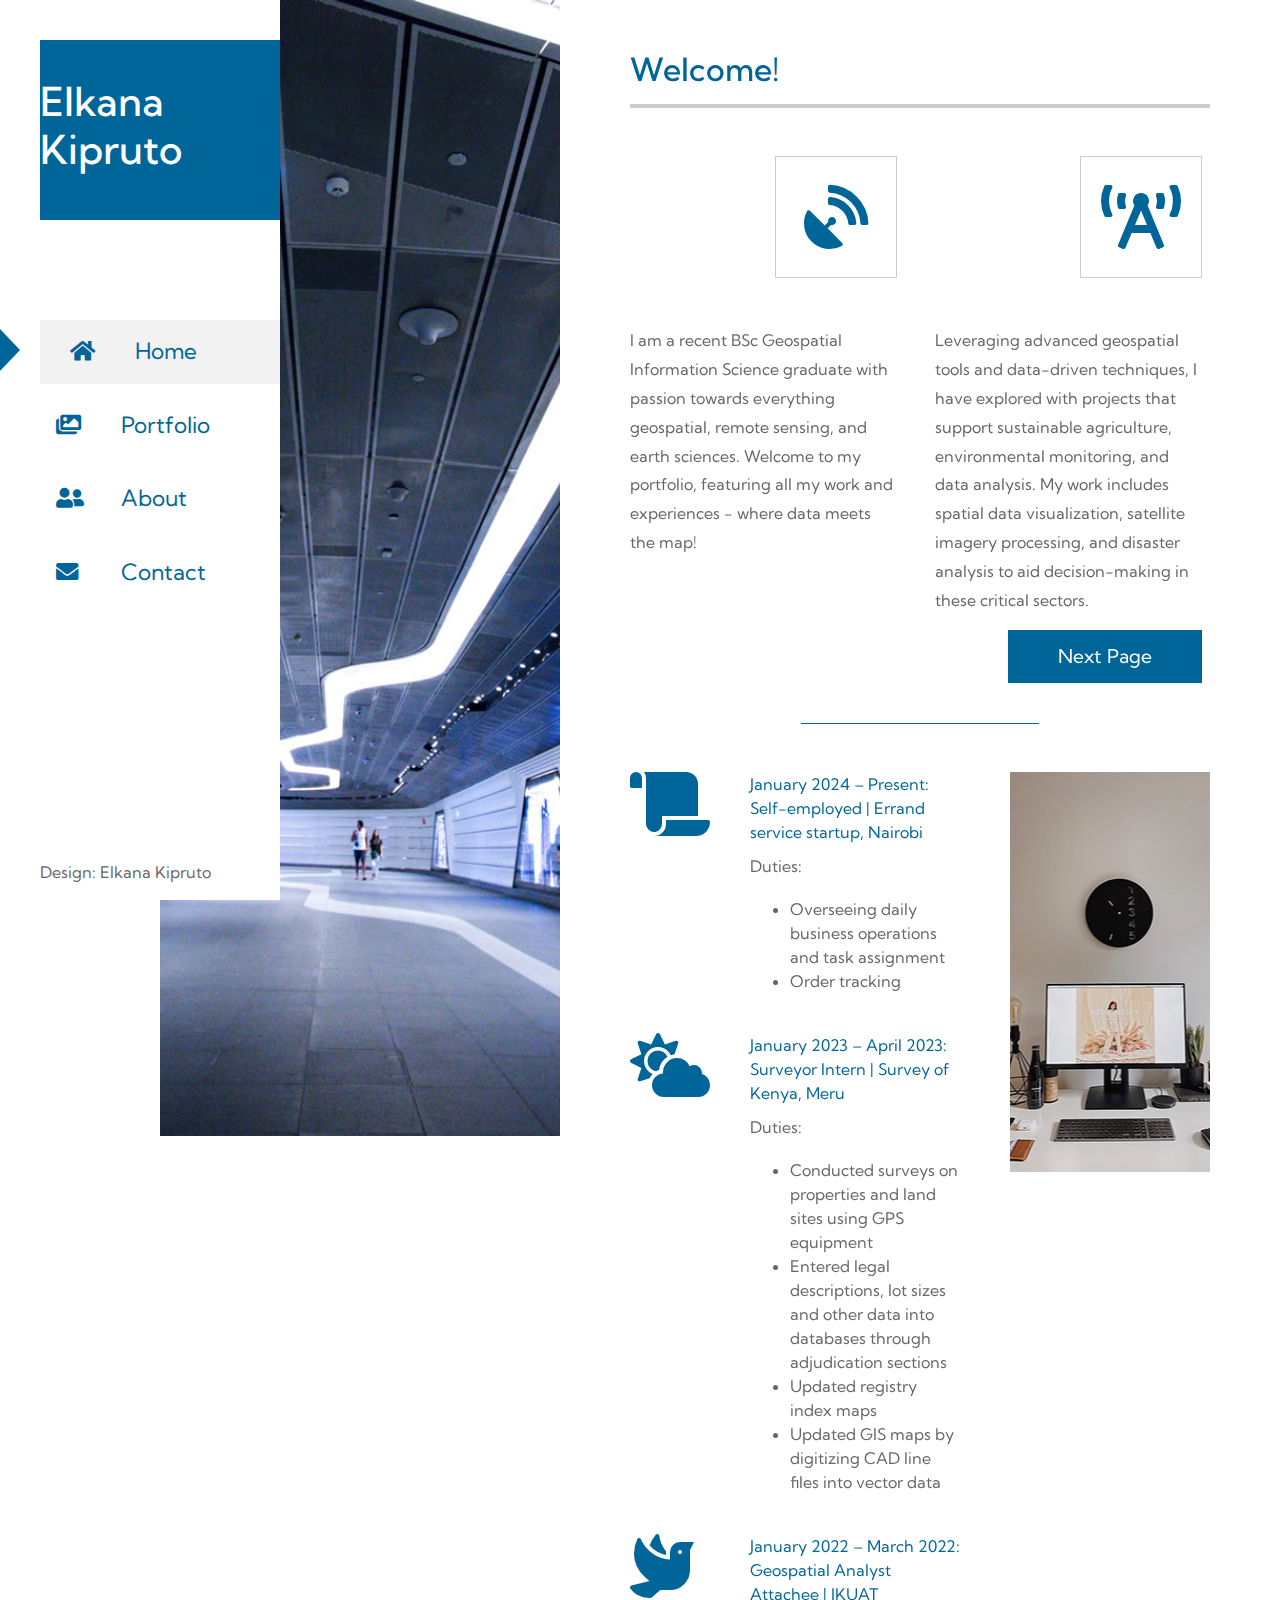
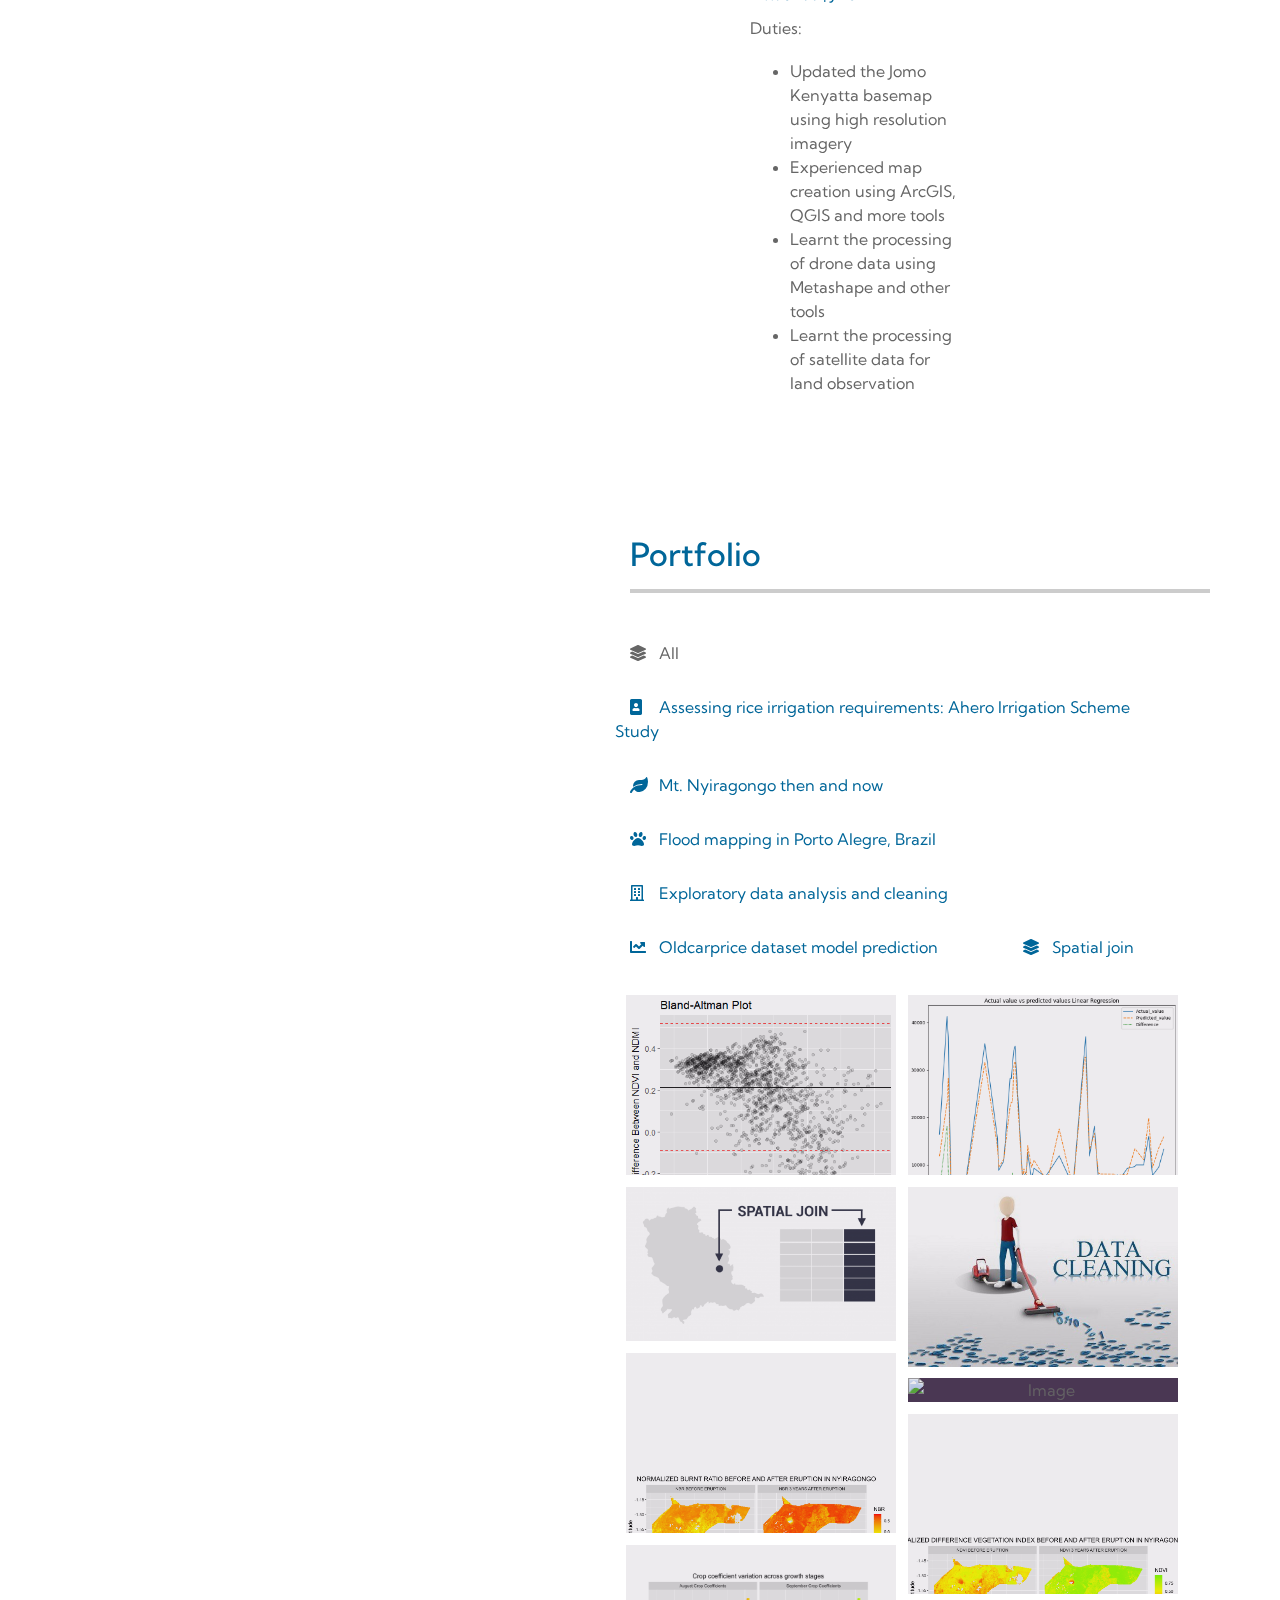
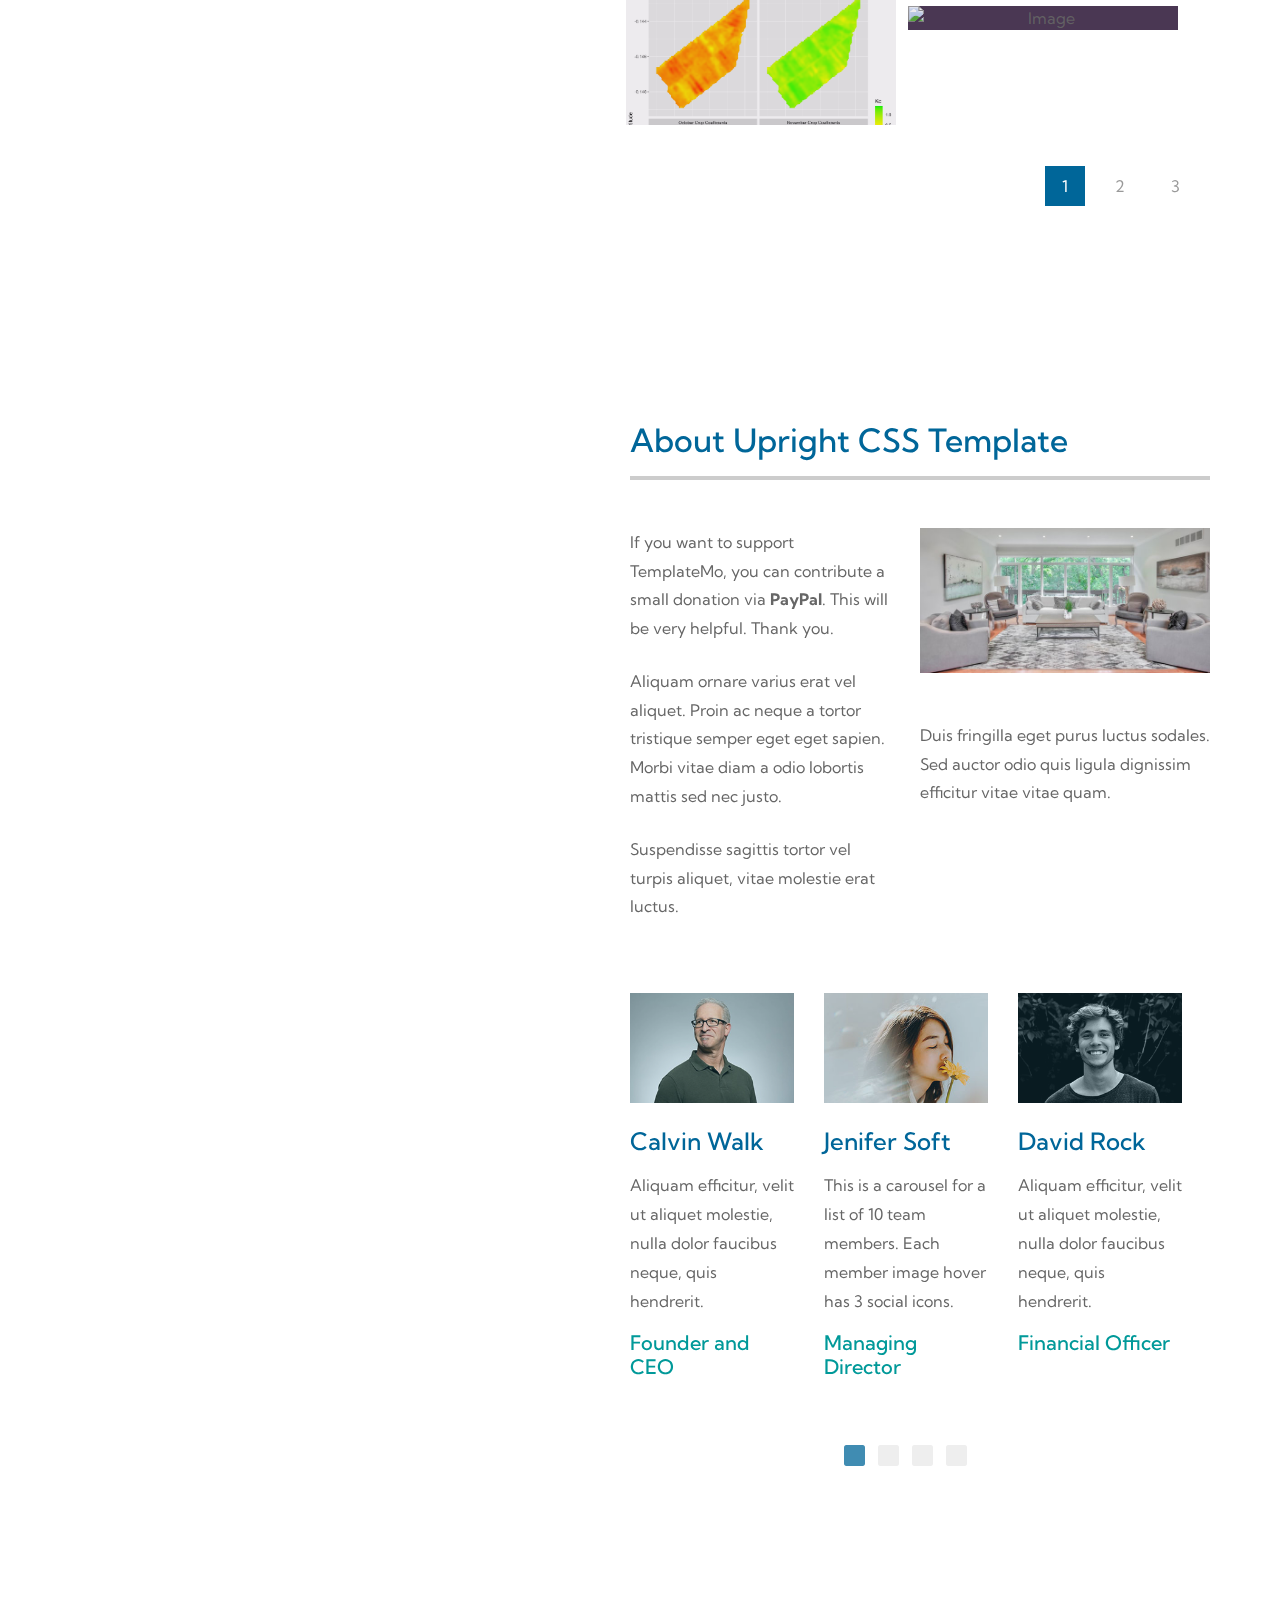
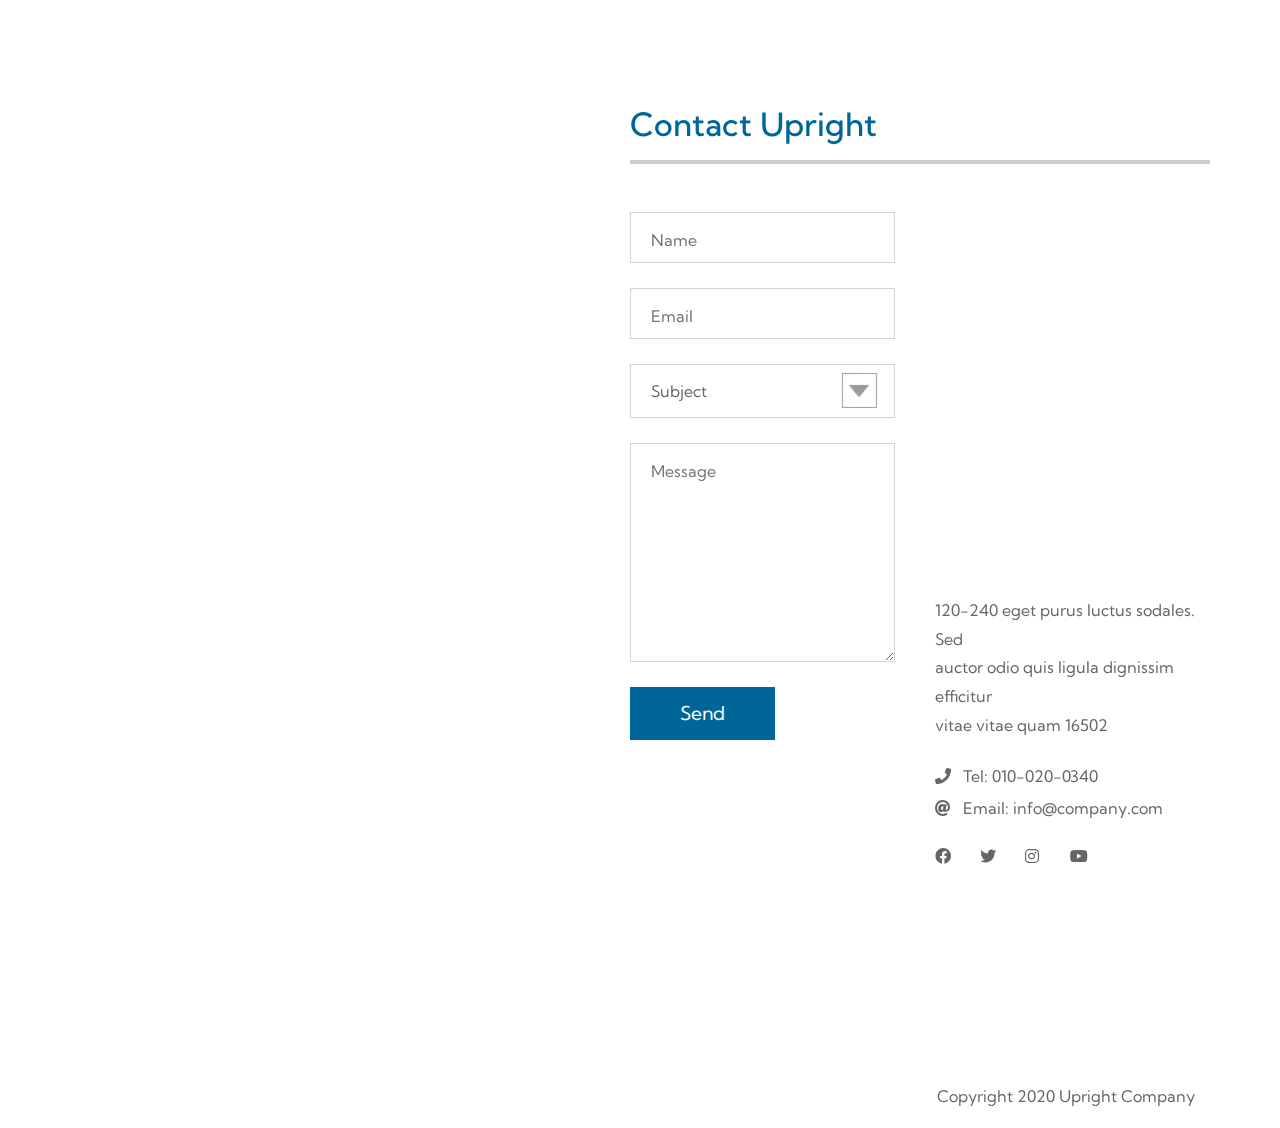
==== commit 295a397d: "Added some portfolio images, modified sections - welcome, experience" ====
--- a/index.html
+++ b/index.html
@@ -3,7 +3,7 @@
 <head>
     <meta charset="UTF-8">
     <meta name="viewport" content="width=device-width, initial-scale=1.0">
-    <title>Upright</title>
+    <title>Elkana Kipruto</title>
     <link href="https://fonts.googleapis.com/css2?family=Kumbh+Sans&display=swap" rel="stylesheet"> <!-- https://fonts.google.com/specimen/Kumbh+Sans -->
     <link rel="stylesheet" href="fontawesome/css/all.min.css">  <!-- https://fontawesome.com/-->  
     <link rel="stylesheet" href="css/magnific-popup.css">       <!-- https://dimsemenov.com/plugins/magnific-popup/ -->
@@ -11,6 +11,7 @@
     <link rel="stylesheet" href="slick/slick.min.css">          <!-- https://kenwheeler.github.io/slick/ -->
     <link rel="stylesheet" href="slick/slick-theme.css">
     <link rel="stylesheet" href="css/templatemo-upright.css">
+    <link rel="import" href="img/wrangling.html">
 <!--
     
 TemplateMo 555 Upright
@@ -30,7 +31,7 @@
                     </button>
                     <div>
                         <div class="tm-brand-box">
-                            <h1 class="tm-brand">Upright</h1>
+                            <h1 class="tm-brand">Elkana Kipruto</h1>
                         </div>                
                         <ul id="tm-main-nav">
                             <li class="nav-item">                                
@@ -44,7 +45,7 @@
                                 <a href="#gallery" class="nav-link">
                                     <div class="triangle-right"></div>
                                     <i class="fas fa-images nav-icon"></i>
-                                    Gallery
+                                    Portfolio
                                 </a>
                             </li>
                             <li class="nav-item">
@@ -61,17 +62,17 @@
                                     Contact
                                 </a>
                             </li>
-                            <li class="nav-item">
+                            <!--li class="nav-item">
                                 <a href="https://paypal.me/templatemo" class="nav-link external" target="_parent" rel="sponsored">
                                     <div class="triangle-right"></div>
                                     <i class="fas fa-external-link-alt nav-icon"></i>
                                     External
                                 </a>
-                            </li>
+                            </li-->
                         </ul>
                     </div>
                     <footer class="mb-3 tm-mt-100">
-                        Design: <a href="https://templatemo.com" target="_parent" rel="sponsored">TemplateMo</a>
+                        Design: Elkana Kipruto
                     </footer>
                 </nav>
             </div>
@@ -81,7 +82,7 @@
                 <div class="tm-section-wrap">
                     <div class="tm-parallax" data-parallax="scroll" data-image-src="img/img-01.jpg"></div>                   
                     <section id="home" class="tm-section">
-                        <h2 class="tm-text-primary">Welcome to Upright</h2>
+                        <h2 class="tm-text-primary">Welcome!</h2>
                         <hr class="mb-5">
                         <div class="row">
                             <div class="col-lg-6 tm-col-home mb-4">
@@ -90,14 +91,11 @@
                                         <i class="fas fa-satellite-dish fa-4x tm-text-primary"></i>
                                     </div>                                
                                     <p>
-                                        Leftmost column is placed for logo and main menu.
-                                        After that is an image column. Right side column 
-                                        is a 100% full-width content.
+                                        I am a recent BSc Geospatial Information Science graduate with passion towards everything geospatial, remote sensing, 
+                                        and earth sciences. Welcome to my portfolio,  featuring all my work and experiences - where data meets the map!
                                     </p>
                                     <p>
-                                        Right side can put many contents and it will
-                                        scroll up / down. Left side is fixed. Parallax
-                                        Image changes for different pages.
+                                        
                                     </p>
                                 </div>                                
                             </div>
@@ -107,9 +105,9 @@
                                         <i class="fas fa-broadcast-tower fa-4x tm-text-primary"></i>
                                     </div>                                 
                                     <p>
-                                        Quisque tincidunt, sem rutrum euismod ornare, tortor arcu tempus 
-                                        lorem, accumsan suscipit mauris lorem at lorem. Praesent feugiat 
-                                        mi at tortor tincidunt, ac consequat ante cursus.
+                                        Leveraging advanced geospatial tools and data-driven techniques, I have explored with projects that support sustainable agriculture, 
+                                        environmental monitoring, and data analysis. My work includes spatial data visualization, satellite imagery processing, 
+                                        and disaster analysis to aid decision-making in these critical sectors.
                                     </p>
                                     <div class="text-right">
                                         <a href="#gallery" class="btn btn-primary tm-btn-next">Next Page</a>
@@ -123,30 +121,43 @@
                                 <div class="media mb-4">
                                     <i class="fas fa-scroll fa-4x tm-post-icon tm-text-primary"></i>
                                     <div class="media-body">
-                                        <a href="#" class="d-block mb-2 tm-text-primary tm-post-link">24 September 2020</a>  
+                                        <a href="#" class="d-block mb-2 tm-text-primary tm-post-link">January 2024 – Present: Self-employed | Errand service startup, Nairobi</a>  
                                         <p>
-                                            Upright is free responsive HTML CSS template by <a href="https://templatemo.com/page/1" target="_parent" rel="sponsored">TemplateMo</a>. 
-                                            You can feel free to adapt and apply this layout for your 
-                                        commercial or non-commercial websites. </p>
+                                            Duties: <br>
+                                            <ul>
+                                                <li>Overseeing daily business operations and task assignment</li>
+                                                <li>Order tracking</li>
+                                            </ul>
+                                        </p>
                                     </div>                                    
                                 </div>
                                 <div class="media mb-4">
                                     <i class="fas fa-cloud-sun fa-4x tm-post-icon tm-text-primary"></i>
                                     <div class="media-body">
-                                        <a href="#" class="d-block mb-2 tm-text-primary tm-post-link">22 September 2020</a>  
+                                        <a href="#" class="d-block mb-2 tm-text-primary tm-post-link">January 2023 – April 2023: Surveyor Intern | Survey of Kenya, Meru</a>  
                                         <p>
-                                            You are not allowed to re-distribute this template as a ZIP file 
-                                            on any template collection website for the template download purpose. 
-                                            Please contact us for more information.
+                                            Duties: <br>
+                                            <ul>
+                                                <li>Conducted surveys on properties and land sites using GPS equipment</li>
+                                                <li>Entered legal descriptions, lot sizes and other data into databases through adjudication sections</li>
+                                                <li>Updated registry index maps</li>
+                                                <li>Updated GIS maps by digitizing CAD line files into vector data</li>
+                                            </ul>
                                         </p>
                                     </div>                                    
                                 </div>
                                 <div class="media mb-4">
                                     <i class="fas fa-dove fa-4x tm-post-icon tm-text-primary"></i>
                                     <div class="media-body">
-                                        <a href="#" class="d-block mb-2 tm-text-primary tm-post-link">16 September 2020</a>  
+                                        <a href="#" class="d-block mb-2 tm-text-primary tm-post-link">January 2022 – March 2022: Geospatial Analyst Attachee | JKUAT</a>  
                                         <p>
-                                            You may want to support us by making   <a href="https://paypal.me/templatemo" target="_parent" rel="sponsored">a small donation via PayPal</a>. That will be helpful. We hope you like this Upright Template for your work.
+                                            Duties: <br>
+                                            <ul>
+                                                <li>Updated the Jomo Kenyatta basemap using high resolution imagery</li>
+                                                <li>Experienced map creation using ArcGIS, QGIS and more tools</li>
+                                                <li>Learnt the processing of drone data using Metashape and other tools</li>
+                                                <li>Learnt the processing of satellite data for land observation</li>
+                                            </ul>
                                         </p>
                                     </div>                                    
                                 </div>
@@ -161,7 +172,7 @@
                 <div class="tm-section-wrap">
                     <div class="tm-parallax" data-parallax="scroll" data-image-src="img/img-02.jpg"></div>                   
                     <section id="gallery" class="tm-section">
-                        <h2 class="tm-text-primary">Upright Gallery</h2>
+                        <h2 class="tm-text-primary">Portfolio</h2>
                         <hr class="mb-5">
                         <ul class="tm-gallery-links">
                             <li>
@@ -173,281 +184,217 @@
                             <li>
                                 <a href="javascript:void(0);" class="tm-gallery-link" data-filter="portrait">
                                     <i class="fas fa-portrait tm-gallery-link-icon"></i>
-                                    Portraits
+                                    Assessing rice irrigation requirements: Ahero Irrigation Scheme Study
                                 </a>
                             </li>
                             <li>
                                 <a href="javascript:void(0);" class="tm-gallery-link" data-filter="nature">
                                     <i class="fas fa-leaf tm-gallery-link-icon"></i>
-                                    Nature
+                                    Mt. Nyiragongo then and now
                                 </a>
                             </li>
                             <li>
                                 <a href="javascript:void(0);" class="tm-gallery-link" data-filter="animal">
                                     <i class="fas fa-paw tm-gallery-link-icon"></i>
-                                    Animals
+                                    Flood mapping in Porto Alegre, Brazil
                                 </a>
                             </li>
                             <li>
                                 <a href="javascript:void(0);" class="tm-gallery-link" data-filter="building">
                                     <i class="far fa-building tm-gallery-link-icon"></i>
-                                    Buildings
+                                    Exploratory data analysis and cleaning
+                                </a>
+                            </li>
+                            <li>
+                                <a href="javascript:void(0);" class="tm-gallery-link" data-filter="predict">
+                                    <i class="fas fa-chart-line tm-gallery-link-icon"></i>
+                                    Oldcarprice dataset model prediction
+                                </a>
+                            </li>
+                            <li>
+                                <a href="javascript:void(0);" class="tm-gallery-link" data-filter="join">
+                                    <i class="fas fa-layer-group tm-gallery-link-icon"></i>
+                                    Spatial join
                                 </a>
                             </li>
                         </ul>
                         <div class="tm-gallery">
                             <figure class="effect-honey tm-gallery-item portrait">
-                                <img src="img/gallery/tn/portrait-01.jpg" alt="Image"/>
-                                <figcaption>
-                                    <h2><i>Dreamy Honey</i></h2>
-                                    <a href="img/gallery/portrait-01.jpg">View more</a>						
-                                </figcaption>			
-                            </figure>
+                                <img src="img/gallery/agri1.png" alt="Image"/>
+                                <figcaption>
+                                    <h2><i>Correlation between NDVI And NDMI</i></h2>
+                                    <a href="img/gallery/agri4.png">See full project</a>						
+                                </figcaption>			
+                            </figure>
+
+                            <figure class="effect-honey tm-gallery-item predict">
+                                <img src="img/gallery/prediction.png" alt="Image"/>
+                                <figcaption>
+                                    <h2><i>Oldcarprice dataset prediction using popular machine learning models</i></h2>
+                                    <a href="img/gallery/prediction.png">See full project</a>						
+                                </figcaption>			
+                            </figure>
+                            <figure class="effect-honey tm-gallery-item join">
+                                <img src="img/gallery/Spatial-Join.png" alt="Image"/>
+                                <figcaption>
+                                    <h2><i>Experimenting with spatial joins</i></h2>
+                                    <a href="img/gallery/Spatial-Join.png">See full project</a>						
+                                </figcaption>			
+                            </figure>
+                            
                             <figure class="effect-honey tm-gallery-item building">
-                                <img src="img/gallery/tn/building-01.jpg" alt="Image"/>
-                                <figcaption>
-                                    <h2><i>Dreamy Honey</i></h2>
-                                    <a href="img/gallery/building-01.jpg">View more</a>						
-                                </figcaption>			
+                                <a href="">
+                                    <img src="img/gallery/cleaning.jpeg" alt="Image"/>
+                                </a>
+                                <figcaption>
+                                    <h2><i>Oldcarprice dataset wrangling</i></h2>
+                                				
+                                </figcaption>		
                             </figure>  
                             <figure class="effect-honey tm-gallery-item nature">
-                                <img src="img/gallery/tn/nature-01.jpg" alt="Image"/>
-                                <figcaption>
-                                    <h2><i>Dreamy Honey</i></h2>
-                                    <a href="img/gallery/nature-01.jpg">View more</a>						
+                                <img src="img/gallery/nbr_plot.png" alt="Image"/>
+                                <figcaption>
+                                    <h2><i>Normalized burnt ratio plot</i></h2>
+                                    <a href="img/gallery/nbr_plot.png">View more</a>						
                                 </figcaption>			
                             </figure>
                             <figure class="effect-honey tm-gallery-item animal">
-                                <img src="img/gallery/tn/animal-01.jpg" alt="Image"/>
-                                <figcaption>
-                                    <h2><i>Dreamy Honey</i></h2>
-                                    <a href="img/gallery/animal-01.jpg">View more</a>						
+                                <img src="img/gallery/beforeflood1.png" alt="Image"/>
+                                <figcaption>
+                                    <h2><i>Porto alegre before the 2024 floods</i></h2>
+                                    <a href="img/gallery/beforeflood1.png">View more</a>						
                                 </figcaption>			
                             </figure> 
-                            <figure class="effect-honey tm-gallery-item building">
-                                <img src="img/gallery/tn/building-02.jpg" alt="Image"/>
-                                <figcaption>
-                                    <h2><i>Dreamy Honey</i></h2>
-                                    <a href="img/gallery/building-02.jpg">View more</a>						
-                                </figcaption>			
-                            </figure>
+                            
                             <figure class="effect-honey tm-gallery-item nature">
-                                <img src="img/gallery/tn/nature-02.jpg" alt="Image"/>
-                                <figcaption>
-                                    <h2><i>Dreamy Honey</i></h2>
-                                    <a href="img/gallery/nature-02.jpg">View more</a>						
+                                <img src="img/gallery/ndvi_plot.png" alt="Image"/>
+                                <figcaption>
+                                    <h2><i>Normalized difference burnt ratio</i></h2>
+                                    <a href="img/gallery/ndvi_plot.png">View more</a>						
                                 </figcaption>			
                             </figure> 
                             <figure class="effect-honey tm-gallery-item portrait">
-                                <img src="img/gallery/tn/portrait-02.jpg" alt="Image"/>
-                                <figcaption>
-                                    <h2><i>Dreamy Honey</i></h2>
-                                    <a href="img/gallery/portrait-02.jpg">View more</a>						
+                                <img src="img/gallery/agri5.png" alt="Image"/>
+                                <figcaption>
+                                    <h2><i>Crop coefficient variation</i></h2>
+                                    <a href="img/gallery/agri5.png">View more</a>						
                                 </figcaption>			
                             </figure>
                             <figure class="effect-honey tm-gallery-item animal">
-                                <img src="img/gallery/tn/animal-02.jpg" alt="Image"/>
-                                <figcaption>
-                                    <h2><i>Dreamy Honey</i></h2>
-                                    <a href="img/gallery/animal-02.jpg">View more</a>						
+                                <img src="img/gallery/afterflood1.png" alt="Image"/>
+                                <figcaption>
+                                    <h2><i>Porto alegre after the 2024 floods</i></h2>
+                                    <a href="img/gallery/afterflood1.png">View more</a>						
                                 </figcaption>			
                             </figure> 
-                            <figure class="effect-honey tm-gallery-item building">
-                                <img src="img/gallery/tn/building-03.jpg" alt="Image"/>
-                                <figcaption>
-                                    <h2><i>Dreamy Honey</i></h2>
-                                    <a href="img/gallery/building-03.jpg">View more</a>						
-                                </figcaption>			
-                            </figure>
+                            
                             <figure class="effect-honey tm-gallery-item portrait">
-                                <img src="img/gallery/tn/portrait-03.jpg" alt="Image"/>
-                                <figcaption>
-                                    <h2><i>Dreamy Honey</i></h2>
-                                    <a href="img/gallery/portrait-03.jpg">View more</a>						
+                                <img src="img/gallery/agri6.png" alt="Image"/>
+                                <figcaption>
+                                    <h2><i>Crop evapotranspiration variation</i></h2>
+                                    <a href="img/gallery/agri6.png">View more</a>						
                                 </figcaption>			
                             </figure>
                             <figure class="effect-honey tm-gallery-item animal">
-                                <img src="img/gallery/tn/animal-03.jpg" alt="Image"/>
-                                <figcaption>
-                                    <h2><i>Dreamy Honey</i></h2>
-                                    <a href="img/gallery/animal-03.jpg">View more</a>						
+                                <img src="img/gallery/methodology.png" alt="Image"/>
+                                <figcaption>
+                                    <h2><i>The flood mapping methodology</i></h2>
+                                    <a href="img/gallery/methodology.png">View more</a>						
                                 </figcaption>			
                             </figure>  
                             <figure class="effect-honey tm-gallery-item nature">
-                                <img src="img/gallery/tn/nature-03.jpg" alt="Image"/>
-                                <figcaption>
-                                    <h2><i>Dreamy Honey</i></h2>
-                                    <a href="img/gallery/nature-03.jpg">View more</a>						
+                                <img src="img/gallery/burnt_areas_plot5.png" alt="Image"/>
+                                <figcaption>
+                                    <h2><i>Areas burnt by lava during eruption</i></h2>
+                                    <a href="img/gallery/burnt_areas_plot5.png">View more</a>						
                                 </figcaption>			
                             </figure>
                             <figure class="effect-honey tm-gallery-item animal">
-                                <img src="img/gallery/tn/animal-04.jpg" alt="Image"/>
-                                <figcaption>
-                                    <h2><i>Dreamy Honey</i></h2>
-                                    <a href="img/gallery/animal-04.jpg">View more</a>						
+                                <img src="img/gallery/permwaterporto1.png" alt="Image"/>
+                                <figcaption>
+                                    <h2><i>Permanent surface water River guiaba</i></h2>
+                                    <a href="img/gallery/permwaterporto1.png">View more</a>						
                                 </figcaption>			
                             </figure> 
-                            <figure class="effect-honey tm-gallery-item building">
-                                <img src="img/gallery/tn/building-04.jpg" alt="Image"/>
-                                <figcaption>
-                                    <h2><i>Dreamy Honey</i></h2>
-                                    <a href="img/gallery/building-04.jpg">View more</a>						
-                                </figcaption>			
-                            </figure>
+                            
                             <figure class="effect-honey tm-gallery-item nature">
-                                <img src="img/gallery/tn/nature-04.jpg" alt="Image"/>
-                                <figcaption>
-                                    <h2><i>Dreamy Honey</i></h2>
-                                    <a href="img/gallery/nature-04.jpg">View more</a>						
+                                <img src="img/mt.png" alt="Image"/>
+                                <figcaption>
+                                    <h2><i>Nyiragongo project storyboard</i></h2>
+                                    <a href="img/mt.png">View more</a>						
                                 </figcaption>			
                             </figure> 
                             <figure class="effect-honey tm-gallery-item portrait">
-                                <img src="img/gallery/tn/portrait-04.jpg" alt="Image"/>
-                                <figcaption>
-                                    <h2><i>Dreamy Honey</i></h2>
-                                    <a href="img/gallery/portrait-04.jpg">View more</a>						
+                                <img src="img/gallery/agri7.png" alt="Image"/>
+                                <figcaption>
+                                    <h2><i>Irrigation needs variation</i></h2>
+                                    <a href="img/gallery/agri7.png">View more</a>						
                                 </figcaption>			
                             </figure>
                             <figure class="effect-honey tm-gallery-item animal">
-                                <img src="img/gallery/tn/animal-05.jpg" alt="Image"/>
-                                <figcaption>
-                                    <h2><i>Dreamy Honey</i></h2>
-                                    <a href="img/gallery/animal-05.jpg">View more</a>						
+                                <img src="img/gallery/floodedporto1.png" alt="Image"/>
+                                <figcaption>
+                                    <h2><i>Flooded areas in porto alegre 2024 floods</i></h2>
+                                    <a href="img/gallery/floodedporto1.png">View more</a>						
                                 </figcaption>			
                             </figure> 
-                            <figure class="effect-honey tm-gallery-item building">
-                                <img src="img/gallery/tn/building-05.jpg" alt="Image"/>
-                                <figcaption>
-                                    <h2><i>Dreamy Honey</i></h2>
-                                    <a href="img/gallery/building-05.jpg">View more</a>						
-                                </figcaption>			
-                            </figure>
+                            
                             <figure class="effect-honey tm-gallery-item portrait">
-                                <img src="img/gallery/tn/portrait-05.jpg" alt="Image"/>
-                                <figcaption>
-                                    <h2><i>Dreamy Honey</i></h2>
-                                    <a href="img/gallery/portrait-05.jpg">View more</a>						
+                                <img src="img/gallery/agri8.png" alt="Image"/>
+                                <figcaption>
+                                    <h2><i>Normalized Difference Moisture Index</i></h2>
+                                    <a href="img/gallery/agri8.png">View more</a>						
                                 </figcaption>			
                             </figure>
                             <figure class="effect-honey tm-gallery-item nature">
-                                <img src="img/gallery/tn/nature-05.jpg" alt="Image"/>
-                                <figcaption>
-                                    <h2><i>Dreamy Honey</i></h2>
-                                    <a href="img/gallery/nature-05.jpg">View more</a>						
+                                <img src="img/gallery/eruption.jpg" alt="Image"/>
+                                <figcaption>
+                                    <h2><i>The eruption of Mt. Nyiragongo</i></h2>
+                                    <a href="img/gallery/eruption.jpg">View more</a>						
                                 </figcaption>			
                             </figure>  
-                            <figure class="effect-honey tm-gallery-item nature">
-                                <img src="img/gallery/tn/nature-06.jpg" alt="Image"/>
-                                <figcaption>
-                                    <h2><i>Dreamy Honey</i></h2>
-                                    <a href="img/gallery/nature-06.jpg">View more</a>						
-                                </figcaption>			
-                            </figure>
                             <figure class="effect-honey tm-gallery-item animal">
-                                <img src="img/gallery/tn/animal-06.jpg" alt="Image"/>
-                                <figcaption>
-                                    <h2><i>Dreamy Honey</i></h2>
-                                    <a href="img/gallery/animal-06.jpg">View more</a>						
+                                <img src="img/gallery/landuses.png" alt="Image"/>
+                                <figcaption>
+                                    <h2><i>Danduses affected by the floods</i></h2>
+                                    <a href="img/gallery/landuses.png">View more</a>						
                                 </figcaption>			
                             </figure> 
-                            <figure class="effect-honey tm-gallery-item building">
-                                <img src="img/gallery/tn/building-06.jpg" alt="Image"/>
-                                <figcaption>
-                                    <h2><i>Dreamy Honey</i></h2>
-                                    <a href="img/gallery/building-06.jpg">View more</a>						
-                                </figcaption>			
-                            </figure>
+                            
                             <figure class="effect-honey tm-gallery-item portrait">
-                                <img src="img/gallery/tn/portrait-06.jpg" alt="Image"/>
-                                <figcaption>
-                                    <h2><i>Dreamy Honey</i></h2>
-                                    <a href="img/gallery/portrait-06.jpg">View more</a>						
-                                </figcaption>			
-                            </figure>
-                            <figure class="effect-honey tm-gallery-item nature">
-                                <img src="img/gallery/tn/nature-07.jpg" alt="Image"/>
-                                <figcaption>
-                                    <h2><i>Dreamy Honey</i></h2>
-                                    <a href="img/gallery/nature-07.jpg">View more</a>						
+                                <img src="img/gallery/agri9.png" alt="Image"/>
+                                <figcaption>
+                                    <h2><i>Normalized Difference Vegetation Index</i></h2>
+                                    <a href="img/gallery/agri9.png">View more</a>						
+                                </figcaption>			
+                            </figure>
+                            <figure class="effect-honey tm-gallery-item portrait">
+                                <img src="img/gallery/agri10.png" alt="Image"/>
+                                <figcaption>
+                                    <h2><i>Water Deficits</i></h2>
+                                    <a href="img/gallery/agri10.png">View more</a>						
+                                </figcaption>			
+                            </figure>
+                            <figure class="effect-honey tm-gallery-item animal">
+                                <img src="img/gallery/flood_story.png" alt="Image"/>
+                                <figcaption>
+                                    <h2><i>Flood mapping storyboard</i></h2>
+                                    <a href="img/gallery/flood_story.png">View more</a>						
                                 </figcaption>			
                             </figure> 
-                            <figure class="effect-honey tm-gallery-item portrait">
-                                <img src="img/gallery/tn/portrait-07.jpg" alt="Image"/>
-                                <figcaption>
-                                    <h2><i>Dreamy Honey</i></h2>
-                                    <a href="img/gallery/portrait-07.jpg">View more</a>						
-                                </figcaption>			
-                            </figure>
-                            <figure class="effect-honey tm-gallery-item animal">
-                                <img src="img/gallery/tn/animal-07.jpg" alt="Image"/>
-                                <figcaption>
-                                    <h2><i>Dreamy Honey</i></h2>
-                                    <a href="img/gallery/animal-07.jpg">View more</a>						
-                                </figcaption>			
-                            </figure> 
-                            <figure class="effect-honey tm-gallery-item building">
-                                <img src="img/gallery/tn/building-07.jpg" alt="Image"/>
-                                <figcaption>
-                                    <h2><i>Dreamy Honey</i></h2>
-                                    <a href="img/gallery/building-07.jpg">View more</a>						
-                                </figcaption>			
-                            </figure>
-                            <figure class="effect-honey tm-gallery-item portrait">
-                                <img src="img/gallery/tn/portrait-08.jpg" alt="Image"/>
-                                <figcaption>
-                                    <h2><i>Dreamy Honey</i></h2>
-                                    <a href="img/gallery/portrait-08.jpg">View more</a>						
-                                </figcaption>			
-                            </figure>
-                            <figure class="effect-honey tm-gallery-item building">
-                                <img src="img/gallery/tn/building-08.jpg" alt="Image"/>
-                                <figcaption>
-                                    <h2><i>Dreamy Honey</i></h2>
-                                    <a href="img/gallery/building-08.jpg">View more</a>						
-                                </figcaption>			
-                            </figure>  
-                            <figure class="effect-honey tm-gallery-item nature">
-                                <img src="img/gallery/tn/nature-08.jpg" alt="Image"/>
-                                <figcaption>
-                                    <h2><i>Dreamy Honey</i></h2>
-                                    <a href="img/gallery/nature-08.jpg">View more</a>						
-                                </figcaption>			
-                            </figure>
-                            <figure class="effect-honey tm-gallery-item animal">
-                                <img src="img/gallery/tn/animal-08.jpg" alt="Image"/>
-                                <figcaption>
-                                    <h2><i>Dreamy Honey</i></h2>
-                                    <a href="img/gallery/animal-08.jpg">View more</a>						
-                                </figcaption>			
-                            </figure> 
-                            <figure class="effect-honey tm-gallery-item building">
-                                <img src="img/gallery/tn/building-09.jpg" alt="Image"/>
-                                <figcaption>
-                                    <h2><i>Dreamy Honey</i></h2>
-                                    <a href="img/gallery/building-09.jpg">View more</a>						
-                                </figcaption>			
-                            </figure>
-                            <figure class="effect-honey tm-gallery-item nature">
-                                <img src="img/gallery/tn/nature-09.jpg" alt="Image"/>
-                                <figcaption>
-                                    <h2><i>Dreamy Honey</i></h2>
-                                    <a href="img/gallery/nature-09.jpg">View more</a>						
-                                </figcaption>			
-                            </figure> 
-                            <figure class="effect-honey tm-gallery-item portrait">
-                                <img src="img/gallery/tn/portrait-09.jpg" alt="Image"/>
-                                <figcaption>
-                                    <h2><i>Dreamy Honey</i></h2>
-                                    <a href="img/gallery/portrait-09.jpg">View more</a>						
-                                </figcaption>			
-                            </figure>
-                            <figure class="effect-honey tm-gallery-item animal">
-                                <img src="img/gallery/tn/animal-09.jpg" alt="Image"/>
-                                <figcaption>
-                                    <h2><i>Dreamy Honey</i></h2>
-                                    <a href="img/gallery/animal-09.jpg">View more</a>						
-                                </figcaption>			
-                            </figure> 
+                            
+                            <figure class="effect-honey tm-gallery-item predict" style="height: 60%; background-color: white;">
+                                <div>
+                                    <p style="font-weight: 300; font-size: large;"> Access the Oldcarprice machine learning prediction Jupyter Notebook <a href="">here</a> </p>
+                                </div>			
+                            </figure>
+
+                            <figure class="effect-honey tm-gallery-item building" style="height: 60%; background-color: white;">
+                                <div>
+                                    <p style="font-weight: 300; font-size: large;"> Access the Oldcarprice data wrangling Jupyter Notebook <a href="">here</a> </p>
+                                </div>			
+                            </figure>
+             
                         </div>
                     </section>
                 </div>
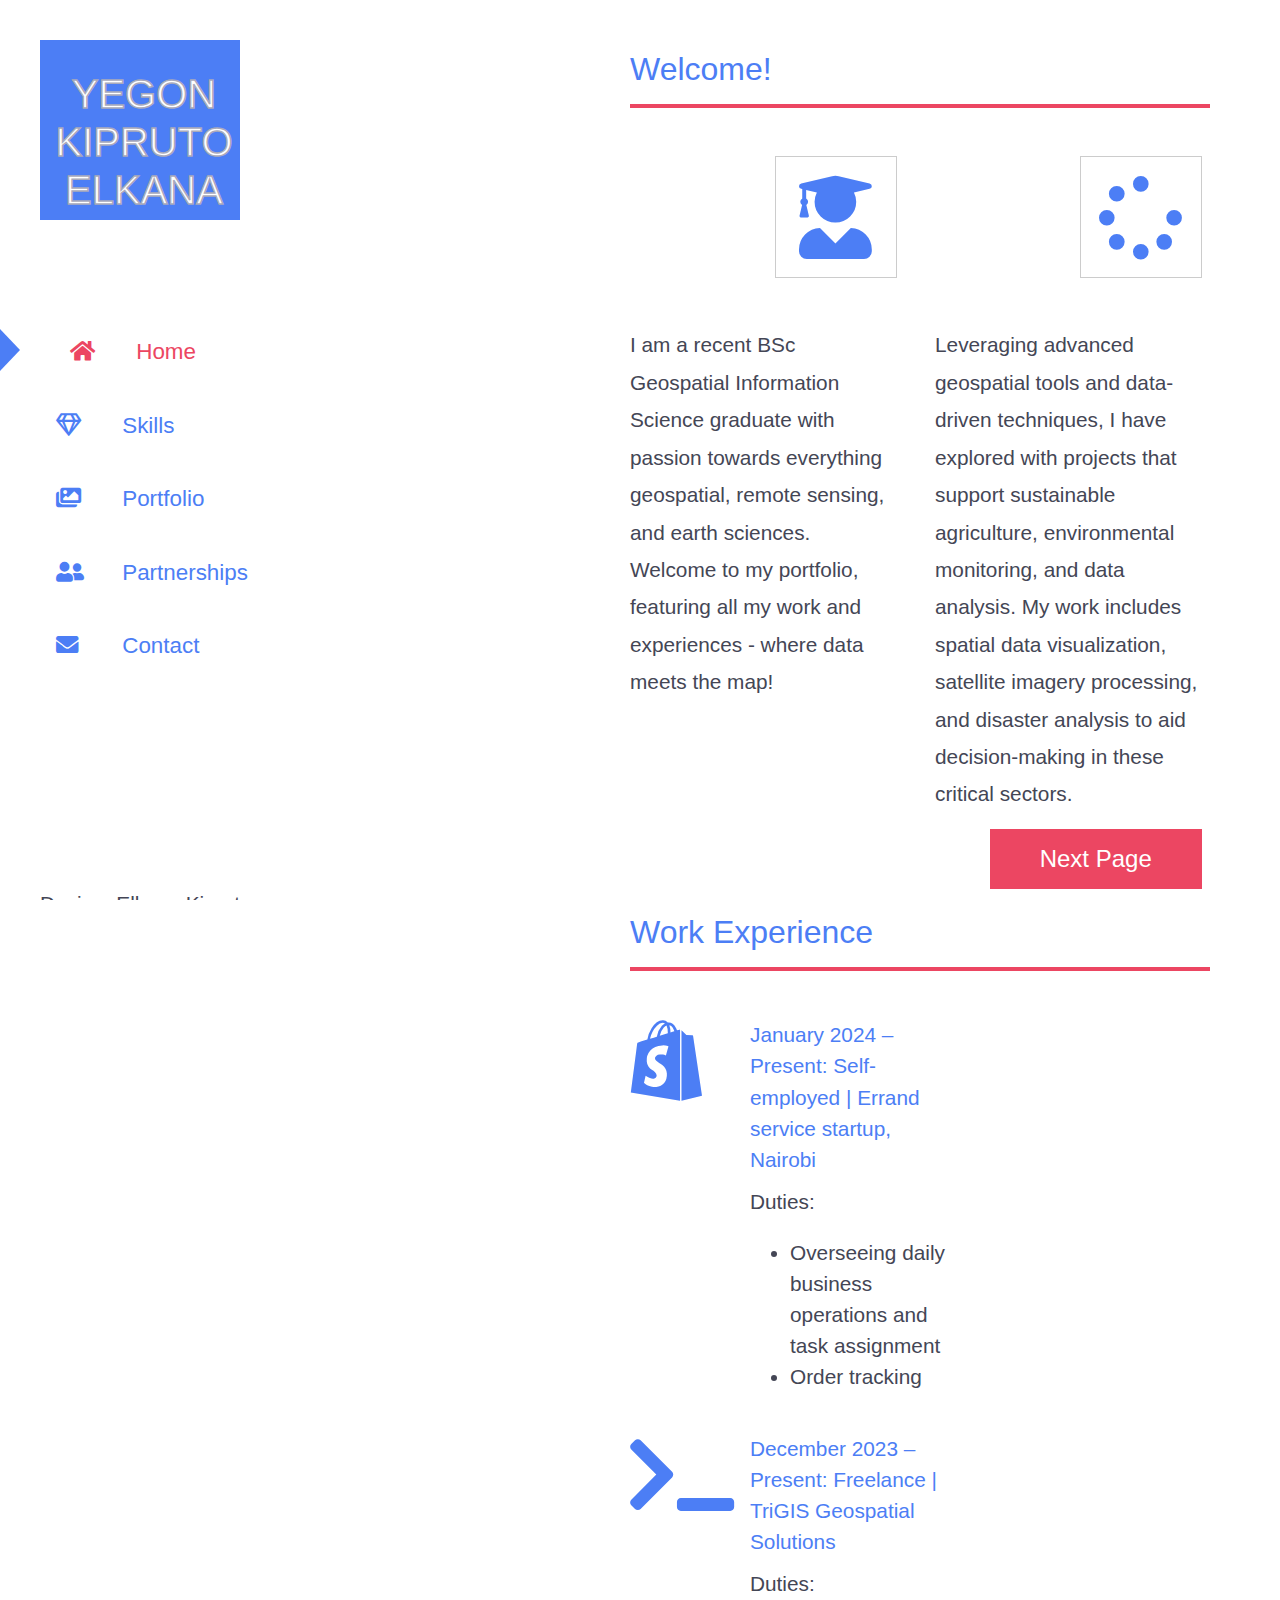
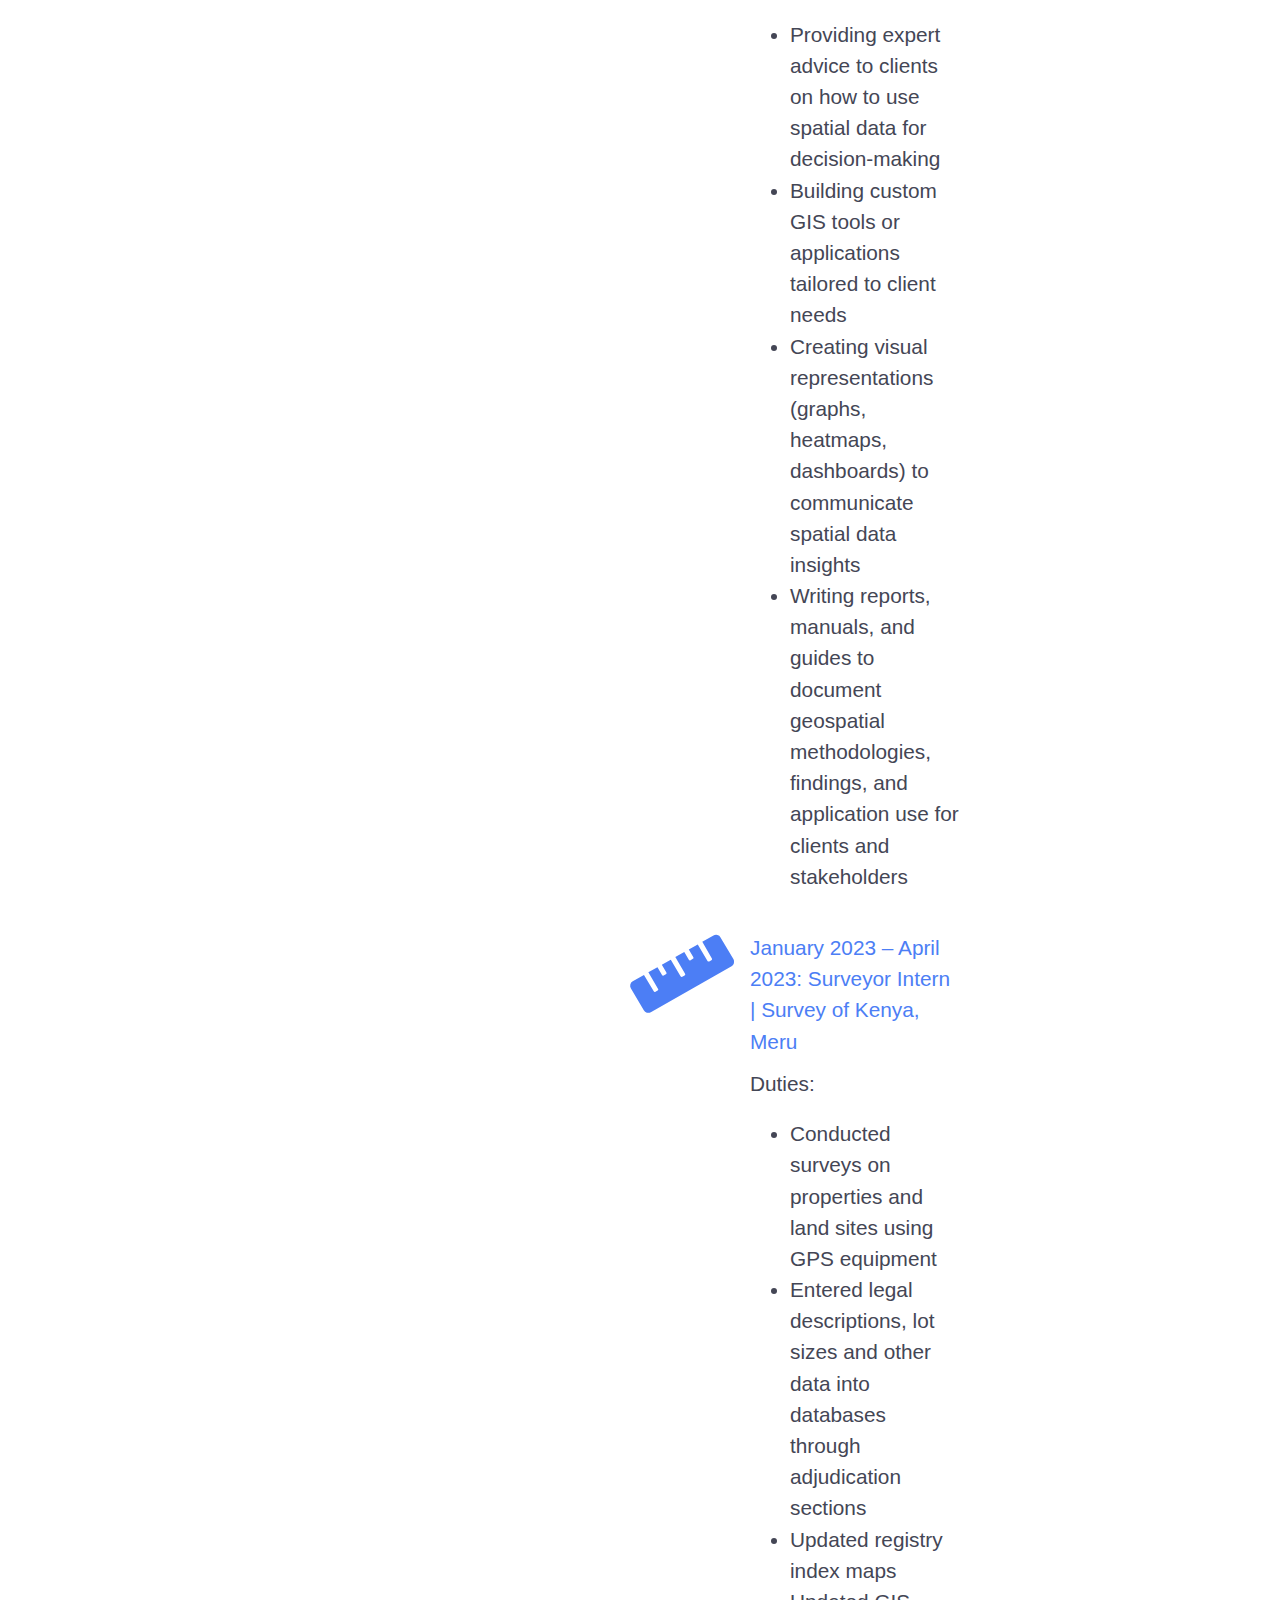
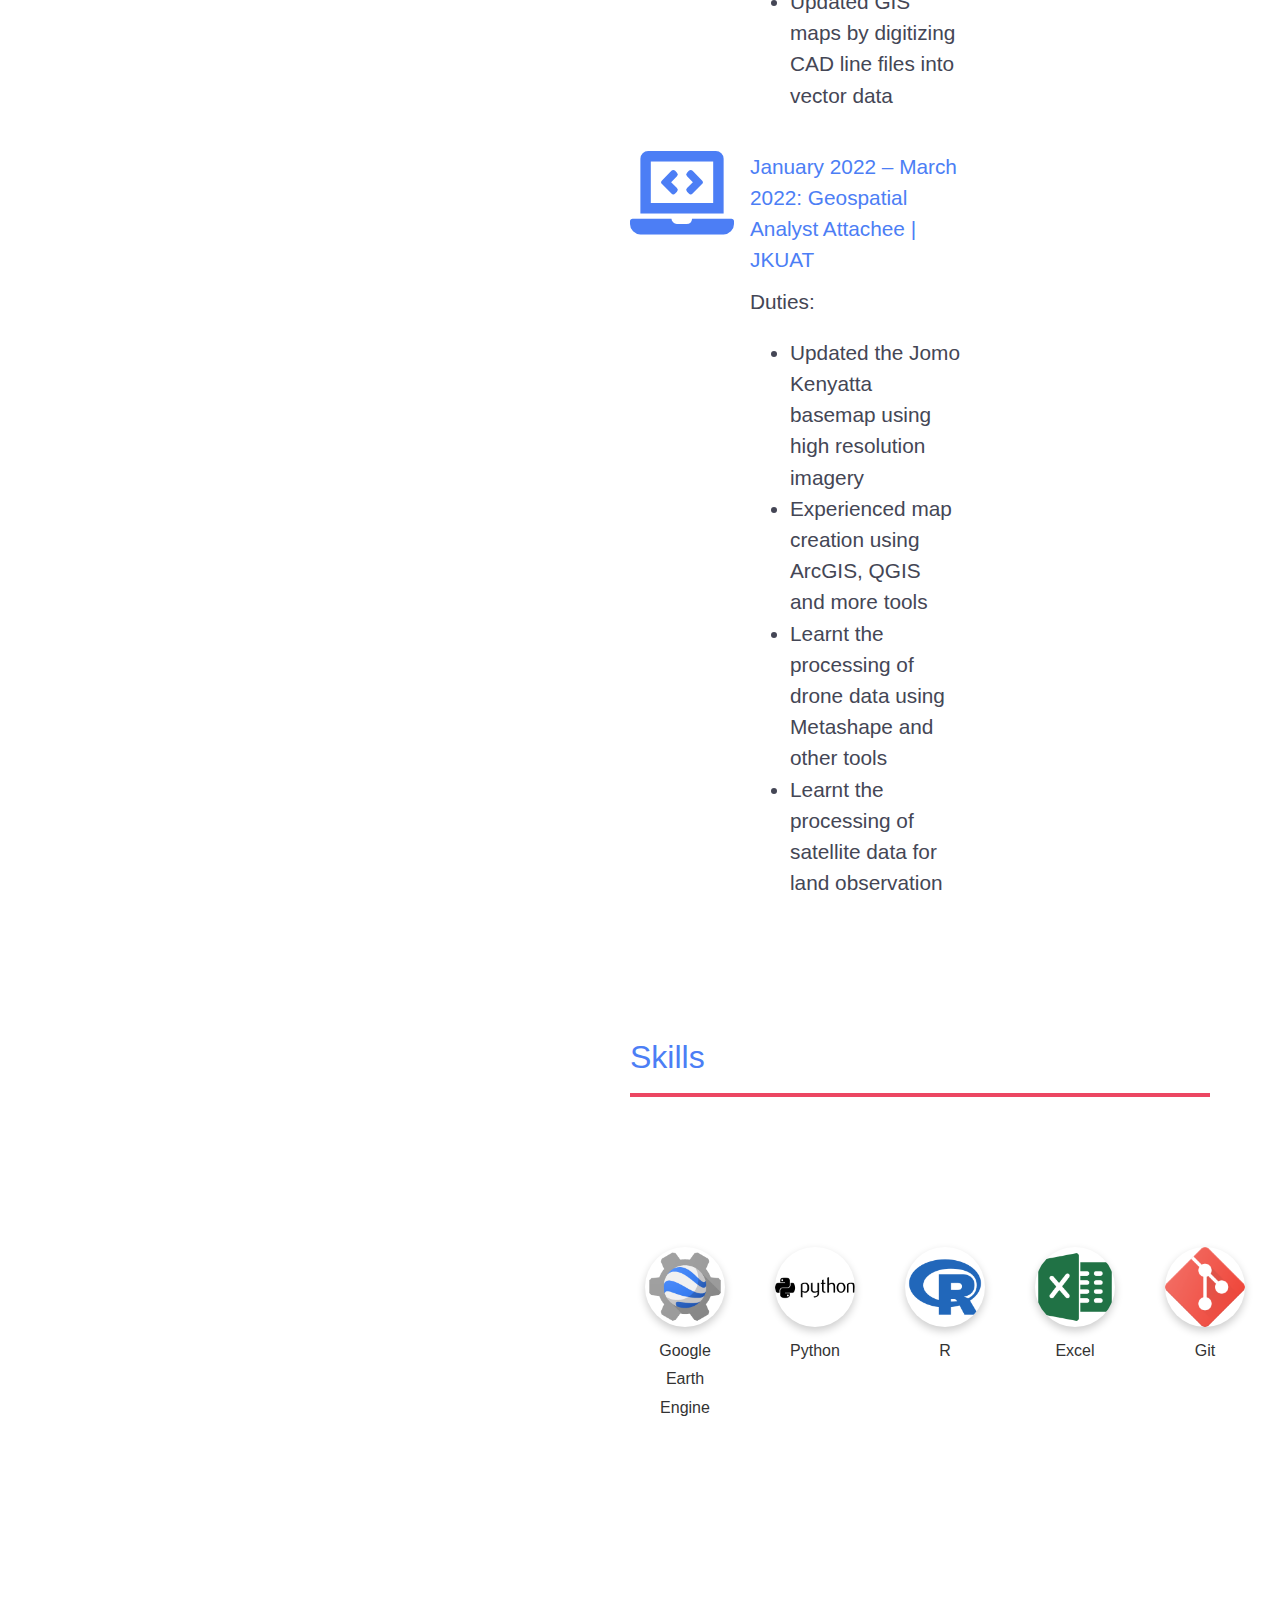
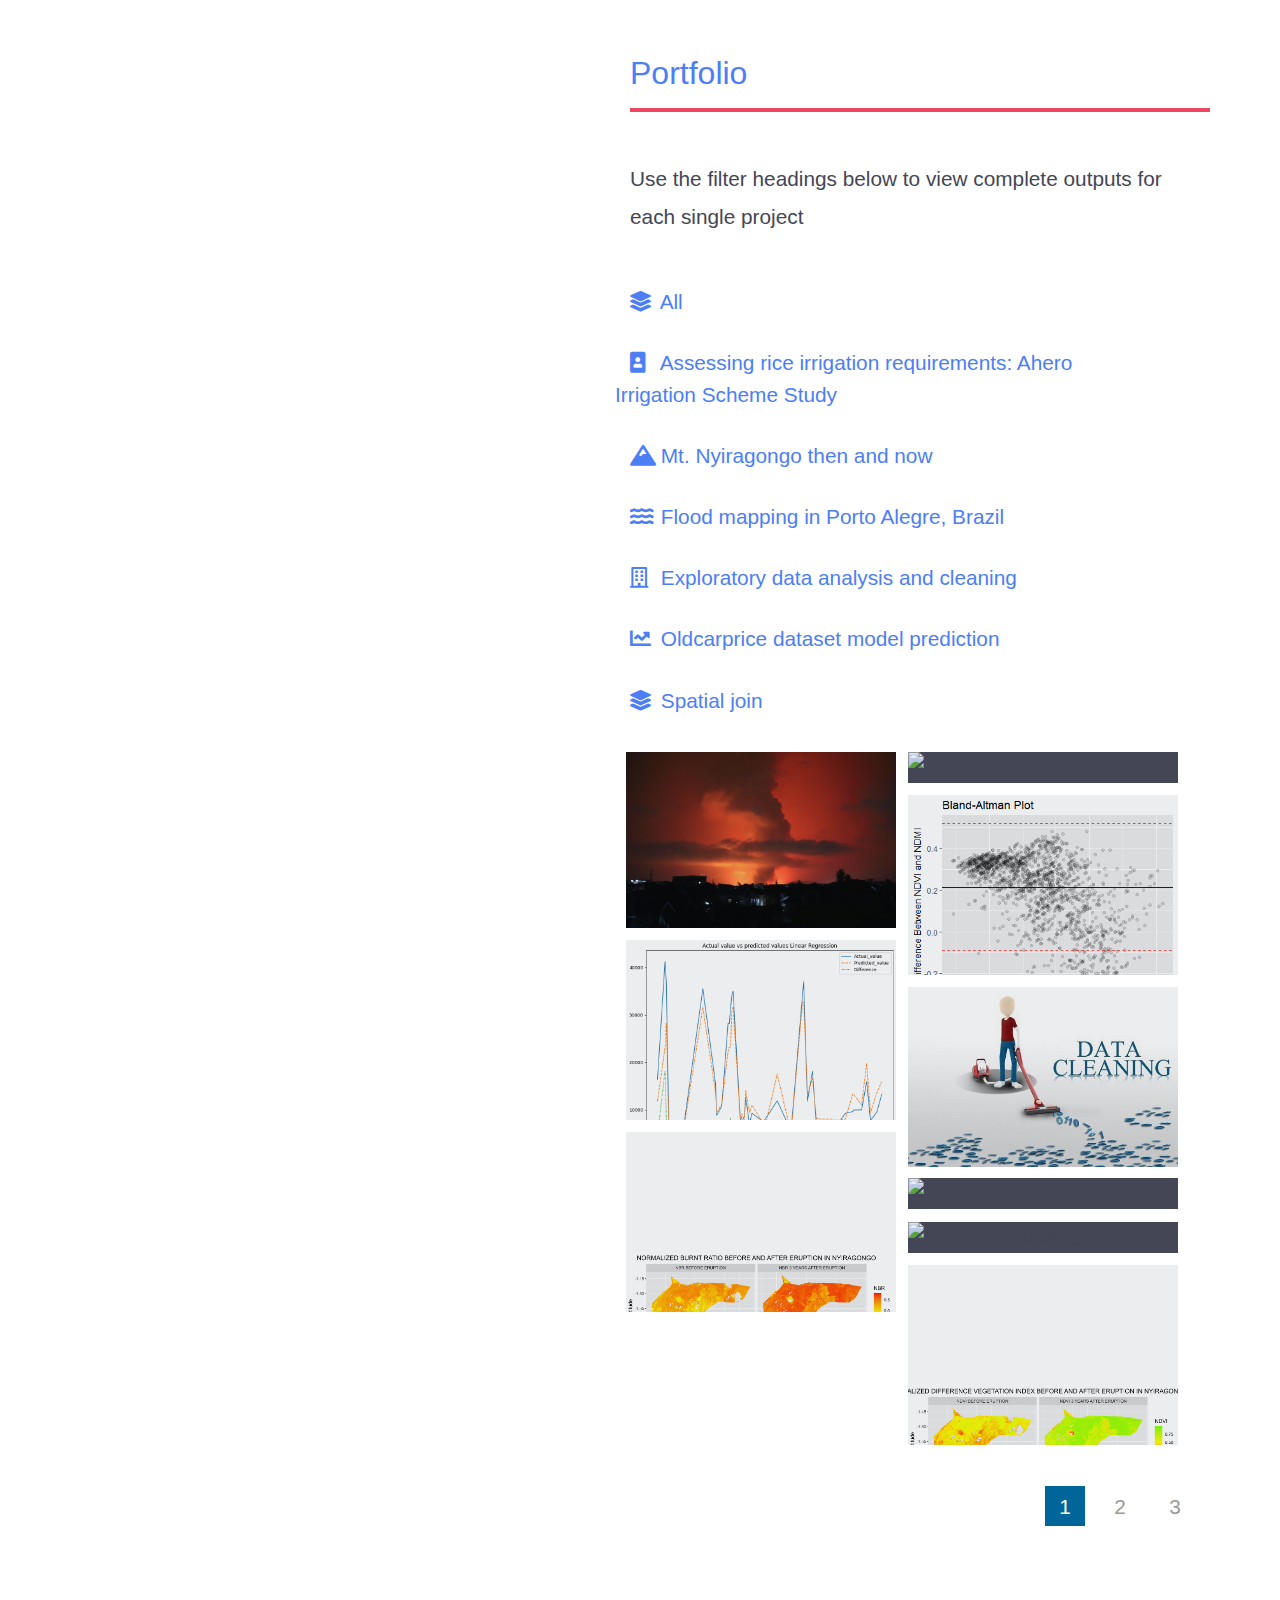
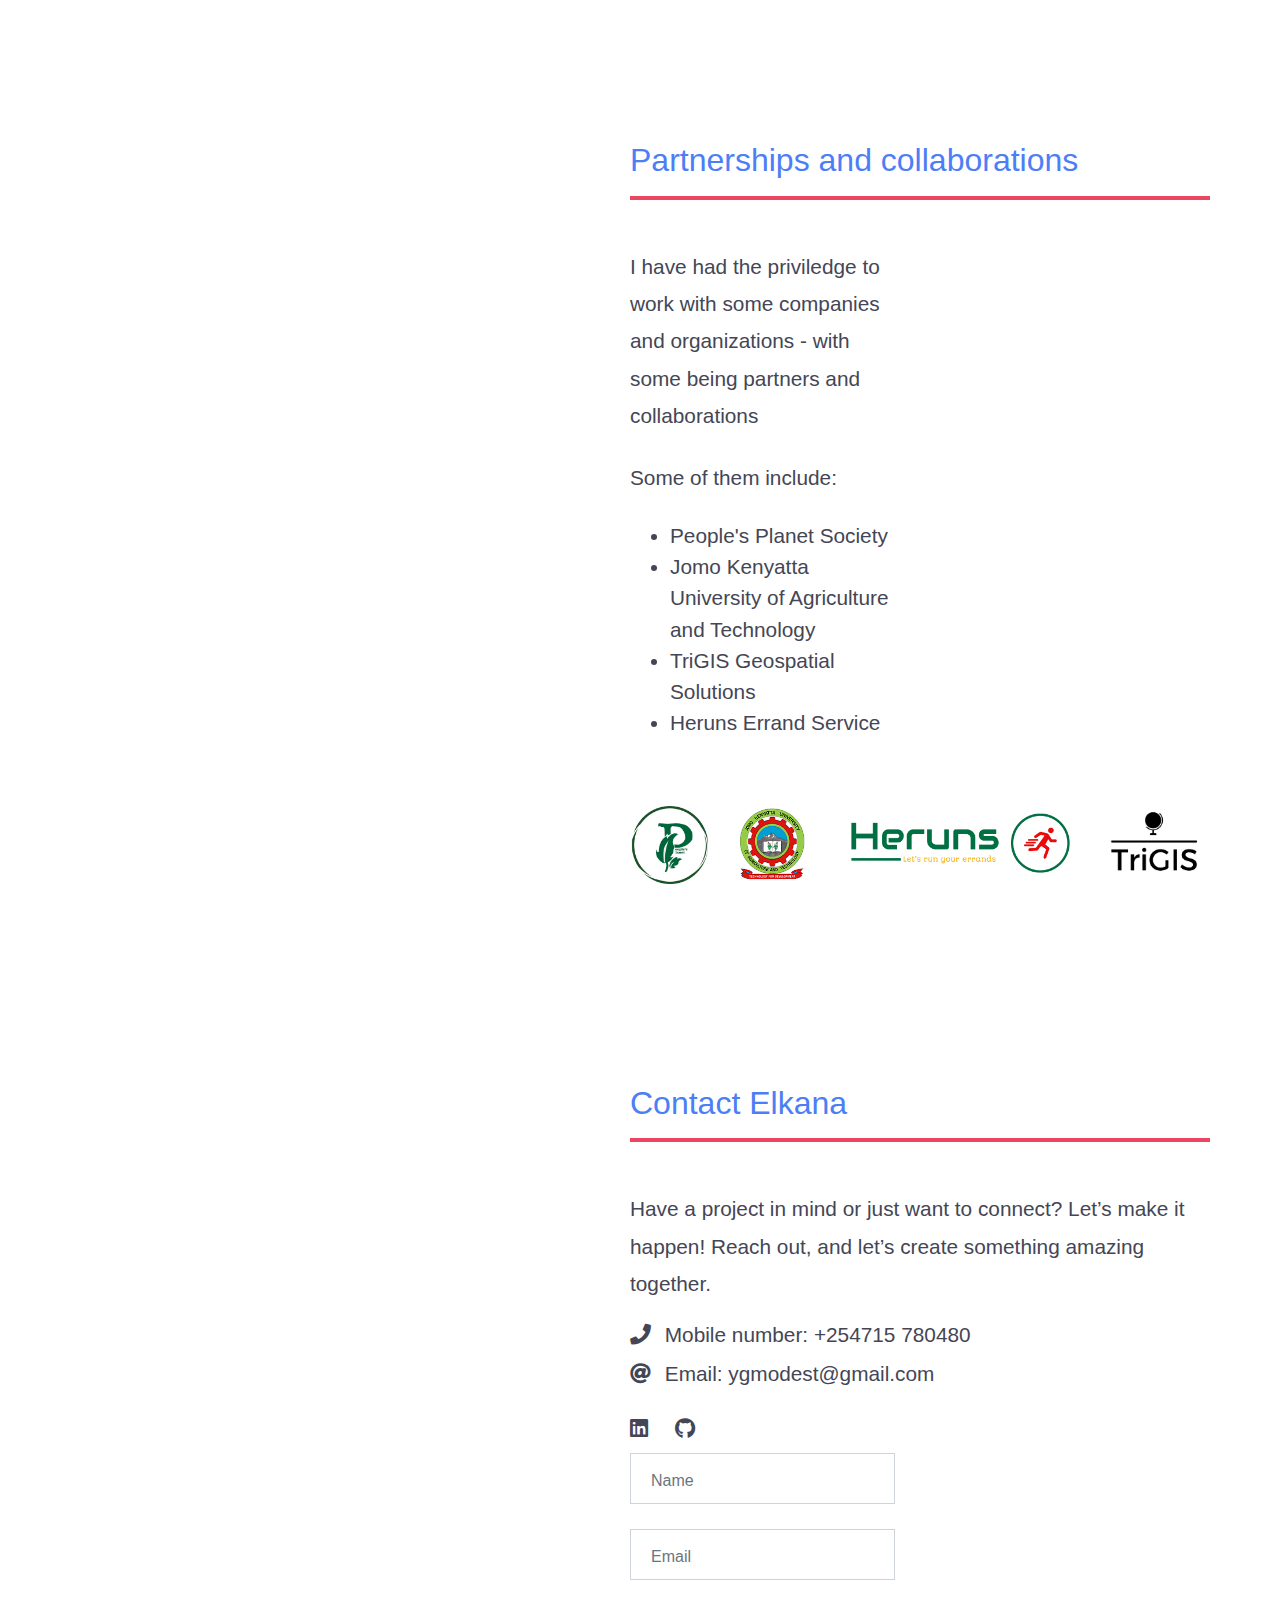
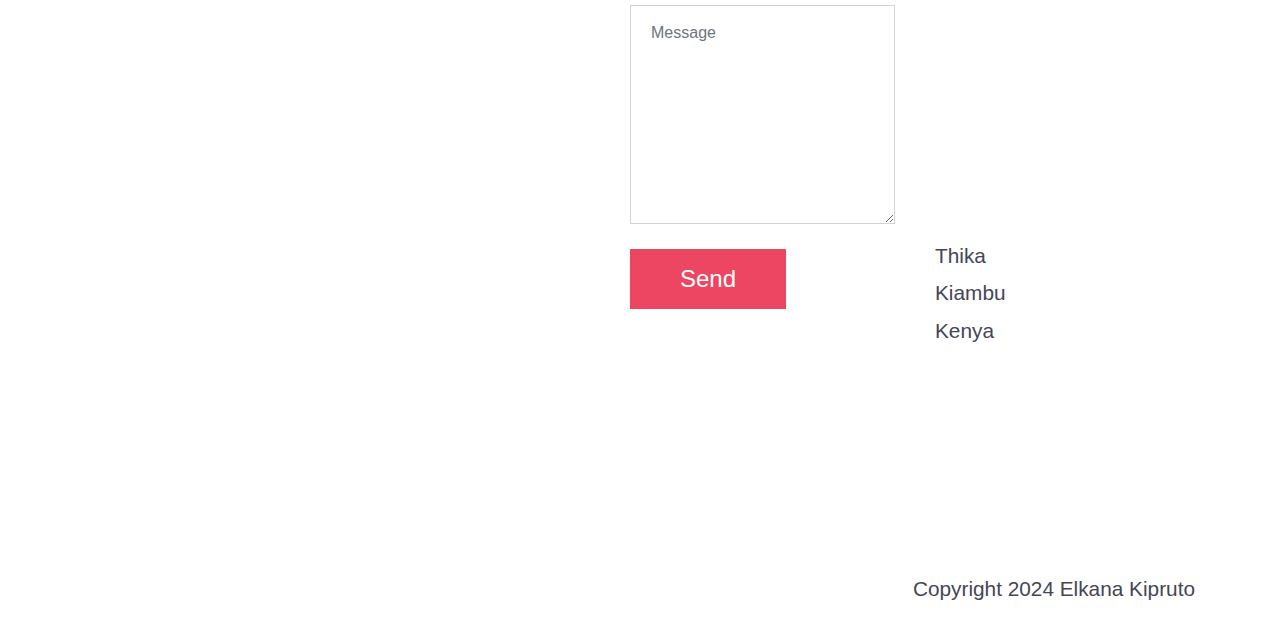
==== commit 24dd7bdc: "Added logos, finalized with the contact section, and edited the colors" ====
--- a/index.html
+++ b/index.html
@@ -4,6 +4,7 @@
     <meta charset="UTF-8">
     <meta name="viewport" content="width=device-width, initial-scale=1.0">
     <title>Elkana Kipruto</title>
+    <link rel="stylesheet" href="https://cdnjs.cloudflare.com/ajax/libs/font-awesome/4.7.0/css/font-awesome.min.css">
     <link href="https://fonts.googleapis.com/css2?family=Kumbh+Sans&display=swap" rel="stylesheet"> <!-- https://fonts.google.com/specimen/Kumbh+Sans -->
     <link rel="stylesheet" href="fontawesome/css/all.min.css">  <!-- https://fontawesome.com/-->  
     <link rel="stylesheet" href="css/magnific-popup.css">       <!-- https://dimsemenov.com/plugins/magnific-popup/ -->
@@ -11,7 +12,6 @@
     <link rel="stylesheet" href="slick/slick.min.css">          <!-- https://kenwheeler.github.io/slick/ -->
     <link rel="stylesheet" href="slick/slick-theme.css">
     <link rel="stylesheet" href="css/templatemo-upright.css">
-    <link rel="import" href="img/wrangling.html">
 <!--
     
 TemplateMo 555 Upright
@@ -31,7 +31,7 @@
                     </button>
                     <div>
                         <div class="tm-brand-box">
-                            <h1 class="tm-brand">Elkana Kipruto</h1>
+                            <h1 class="tm-brand">Yegon Kipruto Elkana</h1>
                         </div>                
                         <ul id="tm-main-nav">
                             <li class="nav-item">                                
@@ -42,6 +42,13 @@
                                 </a>
                             </li>
                             <li class="nav-item">
+                                <a href="#skills" class="nav-link">
+                                    <div class="triangle-right"></div>
+                                    <i class="far fa-gem nav-icon"></i>
+                                    Skills
+                                </a>
+                            </li>
+                            <li class="nav-item">
                                 <a href="#gallery" class="nav-link">
                                     <div class="triangle-right"></div>
                                     <i class="fas fa-images nav-icon"></i>
@@ -49,10 +56,10 @@
                                 </a>
                             </li>
                             <li class="nav-item">
-                                <a href="#about" class="nav-link">
+                                <a href="#partners" class="nav-link">
                                     <div class="triangle-right"></div>
                                     <i class="fas fa-user-friends nav-icon"></i>
-                                    About
+                                    Partnerships
                                 </a>
                             </li>
                             <li class="nav-item">
@@ -63,10 +70,10 @@
                                 </a>
                             </li>
                             <!--li class="nav-item">
-                                <a href="https://paypal.me/templatemo" class="nav-link external" target="_parent" rel="sponsored">
+                                <a href="#resume" class="nav-link">
                                     <div class="triangle-right"></div>
-                                    <i class="fas fa-external-link-alt nav-icon"></i>
-                                    External
+                                    <i class="fas fa-envelope nav-icon"></i>
+                                    Resume
                                 </a>
                             </li-->
                         </ul>
@@ -80,7 +87,7 @@
             <div class="tm-main">
                 <!-- Home section -->
                 <div class="tm-section-wrap">
-                    <div class="tm-parallax" data-parallax="scroll" data-image-src="img/img-01.jpg"></div>                   
+                    <div class="tm-parallax" data-parallax="scroll" data-image-src="img/spacecraft.JPG"></div>                   
                     <section id="home" class="tm-section">
                         <h2 class="tm-text-primary">Welcome!</h2>
                         <hr class="mb-5">
@@ -88,7 +95,7 @@
                             <div class="col-lg-6 tm-col-home mb-4">
                                 <div class="tm-text-container">
                                     <div class="tm-icon-container mb-5 mr-0 ml-auto">
-                                        <i class="fas fa-satellite-dish fa-4x tm-text-primary"></i>
+                                        <i class="fas fa-user-graduate fa-4x tm-text-primary"></i>
                                     </div>                                
                                     <p>
                                         I am a recent BSc Geospatial Information Science graduate with passion towards everything geospatial, remote sensing, 
@@ -102,7 +109,7 @@
                             <div class="col-lg-6 tm-col-home mb-4">
                                 <div class="tm-text-container">
                                     <div class="tm-icon-container mb-5 mr-0 ml-auto">
-                                        <i class="fas fa-broadcast-tower fa-4x tm-text-primary"></i>
+                                        <i class="fas fa-spinner fa-4x tm-text-primary"></i>
                                     </div>                                 
                                     <p>
                                         Leveraging advanced geospatial tools and data-driven techniques, I have explored with projects that support sustainable agriculture, 
@@ -115,11 +122,13 @@
                                 </div>
                             </div>
                         </div>
-                        <hr class="tm-hr-short mb-5">
+                        <!--hr class="tm-hr-short mb-5"-->
+                        <h2 class="tm-text-primary">Work Experience</h2>
+                        <hr class="mb-5">
                         <div class="row tm-row-home">                            
                             <div class="tm-col-home tm-col-home-l">
                                 <div class="media mb-4">
-                                    <i class="fas fa-scroll fa-4x tm-post-icon tm-text-primary"></i>
+                                    <i class="fab fa-shopify fa-4x tm-post-icon tm-text-primary"></i>
                                     <div class="media-body">
                                         <a href="#" class="d-block mb-2 tm-text-primary tm-post-link">January 2024 – Present: Self-employed | Errand service startup, Nairobi</a>  
                                         <p>
@@ -132,7 +141,22 @@
                                     </div>                                    
                                 </div>
                                 <div class="media mb-4">
-                                    <i class="fas fa-cloud-sun fa-4x tm-post-icon tm-text-primary"></i>
+                                    <i class="fas fa-terminal fa-4x tm-post-icon tm-text-primary"></i>
+                                    <div class="media-body">
+                                        <a href="#" class="d-block mb-2 tm-text-primary tm-post-link">December 2023 – Present: Freelance | TriGIS Geospatial Solutions</a>  
+                                        <p>
+                                            Duties: <br>
+                                            <ul>
+                                                <li>Providing expert advice to clients on how to use spatial data for decision-making</li>
+                                                <li>Building custom GIS tools or applications tailored to client needs</li>
+                                                <li>Creating visual representations (graphs, heatmaps, dashboards) to communicate spatial data insights</li>
+                                                <li>Writing reports, manuals, and guides to document geospatial methodologies, findings, and application use for clients and stakeholders</li>
+                                            </ul>
+                                        </p>
+                                    </div>                                    
+                                </div>
+                                <div class="media mb-4">
+                                    <i class="fas fa-ruler fa-4x tm-post-icon tm-text-primary"></i>
                                     <div class="media-body">
                                         <a href="#" class="d-block mb-2 tm-text-primary tm-post-link">January 2023 – April 2023: Surveyor Intern | Survey of Kenya, Meru</a>  
                                         <p>
@@ -147,7 +171,7 @@
                                     </div>                                    
                                 </div>
                                 <div class="media mb-4">
-                                    <i class="fas fa-dove fa-4x tm-post-icon tm-text-primary"></i>
+                                    <i class="fas fa-laptop-code fa-4x tm-post-icon tm-text-primary"></i>
                                     <div class="media-body">
                                         <a href="#" class="d-block mb-2 tm-text-primary tm-post-link">January 2022 – March 2022: Geospatial Analyst Attachee | JKUAT</a>  
                                         <p>
@@ -163,17 +187,57 @@
                                 </div>
                             </div>
                             <div class="tm-col-home mr-0 ml-auto">
-                                <div class="tm-img-home-container"></div>                                
+                                <div class="tm-img-home1-container"></div>                                
+                            </div>
+                        </div>
+                </div>
+                <!--Skills section-->
+                <div class="tm-section-wrap">
+                    <div class="tm-parallax" data-parallax="scroll" data-image-src="img/aerial-view.JPG"></div>
+                    <section id="skills" class="tm-section">
+                        <h2 class="tm-text-primary">Skills</h2>
+                        <hr class="mb-5">
+                        
+                        <div class="skills-container">
+                            <div class="skill-item">
+                                <img src="img/earth_engine_icon.png" alt="Google Earth Engine Editor" class="skill-icon">
+                                <p class="skill-caption">Google Earth Engine</p>
+                            </div>
+                            <div class="skill-item">
+                                <img src="img/python_logo_icon.png" alt="Python" class="skill-icon">
+                                <p class="skill-caption">Python</p>
+                            </div>
+                            <div class="skill-item">
+                                <img src="img/r_icon.png" alt="Python" class="skill-icon">
+                                <p class="skill-caption">R</p>
+                            </div>
+                            <div class="skill-item">
+                                <img src="img/excel_logo_logos_icon.png" alt="Excel" class="skill-icon">
+                                <p class="skill-caption">Excel</p>
+                            </div>
+                            <div class="skill-item">
+                                <img src="img/git_social media_icon.png" alt="Git" class="skill-icon">
+                                <p class="skill-caption">Git</p>
+                            </div>
+                            <div class="skill-item">
+                                <img src="img/sql_file_icon.png" alt="SQL" class="skill-icon">
+                                <p class="skill-caption">SQL</p>
+                            </div>
+                            <div class="skill-item">
+                                <img src="img/tableau_icon.png" alt="Tableau" class="skill-icon">
+                                <p class="skill-caption">Tableau</p>
                             </div>
                         </div>
                     </section>
+                    <!--hr class="tm-hr-short mb-5"-->
                 </div>
                 <!-- Gallery section -->
                 <div class="tm-section-wrap">
-                    <div class="tm-parallax" data-parallax="scroll" data-image-src="img/img-02.jpg"></div>                   
+                    <div class="tm-parallax" data-parallax="scroll" data-image-src="img/spacecraft.JPG"></div>                   
                     <section id="gallery" class="tm-section">
                         <h2 class="tm-text-primary">Portfolio</h2>
                         <hr class="mb-5">
+                        <p style="padding-bottom: 35px;">Use the filter headings below to view complete outputs for each single project</p>
                         <ul class="tm-gallery-links">
                             <li>
                                 <a href="javascript:void(0);" class="active tm-gallery-link" data-filter="*">
@@ -189,13 +253,13 @@
                             </li>
                             <li>
                                 <a href="javascript:void(0);" class="tm-gallery-link" data-filter="nature">
-                                    <i class="fas fa-leaf tm-gallery-link-icon"></i>
+                                    <i class="fas fa-mountain tm-gallery-link-icon"></i>
                                     Mt. Nyiragongo then and now
                                 </a>
                             </li>
                             <li>
                                 <a href="javascript:void(0);" class="tm-gallery-link" data-filter="animal">
-                                    <i class="fas fa-paw tm-gallery-link-icon"></i>
+                                    <i class="fas fa-water tm-gallery-link-icon"></i>
                                     Flood mapping in Porto Alegre, Brazil
                                 </a>
                             </li>
@@ -219,6 +283,20 @@
                             </li>
                         </ul>
                         <div class="tm-gallery">
+                            <figure class="effect-honey tm-gallery-item nature">
+                                <img src="img/gallery/eruption.jpg" alt="Image"/>
+                                <figcaption>
+                                    <h2><i>The eruption of Mt. Nyiragongo</i></h2>
+                                    <a href="img/gallery/eruption.jpg">View more</a>						
+                                </figcaption>			
+                            </figure>
+                            <figure class="effect-honey tm-gallery-item nature">
+                                <img src="img/gallery/burnt_areas_plot5.png" alt="Image"/>
+                                <figcaption>
+                                    <h2><i>Areas burnt by lava during eruption</i></h2>
+                                    <a href="img/gallery/burnt_areas_plot5.png">View more</a>						
+                                </figcaption>			
+                            </figure>
                             <figure class="effect-honey tm-gallery-item portrait">
                                 <img src="img/gallery/agri1.png" alt="Image"/>
                                 <figcaption>
@@ -232,13 +310,6 @@
                                 <figcaption>
                                     <h2><i>Oldcarprice dataset prediction using popular machine learning models</i></h2>
                                     <a href="img/gallery/prediction.png">See full project</a>						
-                                </figcaption>			
-                            </figure>
-                            <figure class="effect-honey tm-gallery-item join">
-                                <img src="img/gallery/Spatial-Join.png" alt="Image"/>
-                                <figcaption>
-                                    <h2><i>Experimenting with spatial joins</i></h2>
-                                    <a href="img/gallery/Spatial-Join.png">See full project</a>						
                                 </figcaption>			
                             </figure>
                             
@@ -254,7 +325,7 @@
                             <figure class="effect-honey tm-gallery-item nature">
                                 <img src="img/gallery/nbr_plot.png" alt="Image"/>
                                 <figcaption>
-                                    <h2><i>Normalized burnt ratio plot</i></h2>
+                                    <h2><i>Normalized burnt ratio before and after the eruption</i></h2>
                                     <a href="img/gallery/nbr_plot.png">View more</a>						
                                 </figcaption>			
                             </figure>
@@ -263,13 +334,20 @@
                                 <figcaption>
                                     <h2><i>Porto alegre before the 2024 floods</i></h2>
                                     <a href="img/gallery/beforeflood1.png">View more</a>						
+                                </figcaption>			
+                            </figure> 
+                            <figure class="effect-honey tm-gallery-item animal">
+                                <img src="img/gallery/afterflood1.png" alt="Image"/>
+                                <figcaption>
+                                    <h2><i>Porto alegre after the 2024 floods</i></h2>
+                                    <a href="img/gallery/afterflood1.png">View more</a>						
                                 </figcaption>			
                             </figure> 
                             
                             <figure class="effect-honey tm-gallery-item nature">
                                 <img src="img/gallery/ndvi_plot.png" alt="Image"/>
                                 <figcaption>
-                                    <h2><i>Normalized difference burnt ratio</i></h2>
+                                    <h2><i>Normalized difference Vegetation index before and after the eruption</i></h2>
                                     <a href="img/gallery/ndvi_plot.png">View more</a>						
                                 </figcaption>			
                             </figure> 
@@ -280,13 +358,6 @@
                                     <a href="img/gallery/agri5.png">View more</a>						
                                 </figcaption>			
                             </figure>
-                            <figure class="effect-honey tm-gallery-item animal">
-                                <img src="img/gallery/afterflood1.png" alt="Image"/>
-                                <figcaption>
-                                    <h2><i>Porto alegre after the 2024 floods</i></h2>
-                                    <a href="img/gallery/afterflood1.png">View more</a>						
-                                </figcaption>			
-                            </figure> 
                             
                             <figure class="effect-honey tm-gallery-item portrait">
                                 <img src="img/gallery/agri6.png" alt="Image"/>
@@ -295,6 +366,13 @@
                                     <a href="img/gallery/agri6.png">View more</a>						
                                 </figcaption>			
                             </figure>
+                            <figure class="effect-honey tm-gallery-item join">
+                                <img src="img/gallery/Spatial-Join.png" alt="Image"/>
+                                <figcaption>
+                                    <h2><i>Experimenting with spatial joins</i></h2>
+                                    <a href="img/gallery/Spatial-Join.png">See full project</a>						
+                                </figcaption>			
+                            </figure>
                             <figure class="effect-honey tm-gallery-item animal">
                                 <img src="img/gallery/methodology.png" alt="Image"/>
                                 <figcaption>
@@ -302,13 +380,7 @@
                                     <a href="img/gallery/methodology.png">View more</a>						
                                 </figcaption>			
                             </figure>  
-                            <figure class="effect-honey tm-gallery-item nature">
-                                <img src="img/gallery/burnt_areas_plot5.png" alt="Image"/>
-                                <figcaption>
-                                    <h2><i>Areas burnt by lava during eruption</i></h2>
-                                    <a href="img/gallery/burnt_areas_plot5.png">View more</a>						
-                                </figcaption>			
-                            </figure>
+                           
                             <figure class="effect-honey tm-gallery-item animal">
                                 <img src="img/gallery/permwaterporto1.png" alt="Image"/>
                                 <figcaption>
@@ -346,17 +418,11 @@
                                     <a href="img/gallery/agri8.png">View more</a>						
                                 </figcaption>			
                             </figure>
-                            <figure class="effect-honey tm-gallery-item nature">
-                                <img src="img/gallery/eruption.jpg" alt="Image"/>
-                                <figcaption>
-                                    <h2><i>The eruption of Mt. Nyiragongo</i></h2>
-                                    <a href="img/gallery/eruption.jpg">View more</a>						
-                                </figcaption>			
-                            </figure>  
+                          
                             <figure class="effect-honey tm-gallery-item animal">
                                 <img src="img/gallery/landuses.png" alt="Image"/>
                                 <figcaption>
-                                    <h2><i>Danduses affected by the floods</i></h2>
+                                    <h2><i>Landuses affected by the floods</i></h2>
                                     <a href="img/gallery/landuses.png">View more</a>						
                                 </figcaption>			
                             </figure> 
@@ -400,34 +466,45 @@
                 </div>
                 <!-- About section -->
                 <div class="tm-section-wrap">
-                    <div class="tm-parallax" data-parallax="scroll" data-image-src="img/img-03.jpg"></div>
-                    <section id="about" class="tm-section">
-                        <h2 class="tm-text-primary">About Upright CSS Template</h2>
+                    <div class="tm-parallax" data-parallax="scroll" data-image-src="img/aesthetic-background.JPG"></div>
+                    <section id="partners" class="tm-section">
+                        <h2 class="tm-text-primary">Partnerships and collaborations</h2>
                         <hr class="mb-5">
                         
                         <div class="row tm-row-about">
                             <div class="tm-col-about tm-col-about-l">
                                 <p class="mb-4">
-                            If you want to support TemplateMo, you can contribute <a rel="sponsored" href="https://paypal.me/templatemo" target="_parent">a small donation via <strong>PayPal</strong></a>. This will be very helpful. Thank you. </p>
+                                I have had the priviledge to work with some companies and organizations - with some being partners and collaborations </p>
                                 <p class="mb-4">
-                                    Aliquam ornare varius erat vel aliquet. Proin ac neque a tortor tristique semper eget eget sapien. Morbi vitae diam a odio lobortis mattis sed nec justo. 
+                                    Some of them include: <br>
+                                    <ul style="padding-bottom: 20%;">
+                                        <li>People's Planet Society</li>
+                                        <li>Jomo Kenyatta University of Agriculture and Technology</li>
+                                        <li>TriGIS Geospatial Solutions</li>
+                                        <li>Heruns Errand Service</li>
+                                    </ul>
                                 </p>
-                                <p class="mb-4">
-                                    Suspendisse sagittis tortor vel turpis aliquet, vitae molestie erat luctus.
+                                
+                            </div>
+                            <!--div class="tm-col-about tm-col-about-r">
+                                <img src="img/african-business-male-people-shaking-hands.jpg" alt="Image" class="img-fluid mb-5 tm-img-about" style="border-radius: 40%; height: 50%;">
+                                <p>
+                                    Partnerships and collaborations
                                 </p>
-                            </div>
-                            <div class="tm-col-about tm-col-about-r">
-                                <img src="img/img-about-01.jpg" alt="Image" class="img-fluid mb-5 tm-img-about">
-                                <p>
-                                    Duis fringilla eget purus luctus sodales. Sed auctor odio quis ligula dignissim efficitur vitae vitae quam.
-                                </p>
-                            </div>
+                            </div-->
                         </div>
-                        <div class="mt-5">
+                        <div class="app__testimonials-brands">
+                            <div><img src="img/pples.jpeg" alt="Peoples Planet"></div>
+                            <div><img src="img/jkuat.png" alt="JKUAT"></div>
+                            <div><img src="img/heruns-high-resolution-logo.png" alt="Heruns"></div>
+                            <div><img src="img/tri-logo-black.png" alt="TriGIS"></div>
+                        </div>
+                        <!--div class="mt-5">
                             <div class="tm-carousel">
                                 <div class="tm-carousel-item">
-                                    <figure class="effect-honey mb-4">
-                                        <img src="img/about-01.jpg" alt="Featured Item">
+                                    
+                                    <figure class="effect-honey mb-4">
+                                        <img src="img/jkuat.jpeg" alt="Featured Item" style="border-radius: 50%;">
                                         <figcaption>
                                             <ul class="tm-social">
                                                 <li><a href="https://facebook.com" class="tm-social-link"><i class="fab fa-facebook"></i></a></li>
@@ -605,16 +682,36 @@
                                     </div>
                                 </div>
                             </div>
-                        </div>
+                        </div-->
                     </section>
                 </div>
 
                 <!-- Contact section -->
                 <div class="tm-section-wrap">
-                    <div class="tm-parallax" data-parallax="scroll" data-image-src="img/img-04.jpg"></div>
+                    <div class="tm-parallax" data-parallax="scroll" data-image-src="img/elly-2.jpg"></div>
                     <div id="contact" class="tm-section">
-                        <h2 class="tm-text-primary">Contact Upright</h2>
+                        <h2 class="tm-text-primary">Contact Elkana</h2>
                         <hr class="mb-5">
+                        <p>Have a project in mind or just want to connect? Let’s make it happen! Reach out, and let’s create something amazing together.</p>
+                        <!-- Links -->
+                        <ul class="tm-contact-links mb-4">
+                            <li class="mb-2">
+                                <a href="tel:+254715 780480">
+                                    <i class="fas fa-phone mr-2 tm-contact-link-icon"></i>
+                                    Mobile number: +254715 780480
+                                </a>
+                            </li>
+                            <li>
+                                <a href="mailto:ygmodest@gmail.com">
+                                    <i class="fas fa-at mr-2 tm-contact-link-icon"></i>
+                                    Email: ygmodest@gmail.com
+                                </a>
+                            </li>
+                        </ul>
+                        <ul class="tm-contact-social">
+                            <li><a href="https://www.linkedin.com/in/elkana-kipruto-83769b303" class="tm-social-link"><i class="fab fa-linkedin"></i></a></li>
+                            <li><a href="https://github.com/kiprutoYG" class="tm-social-link"><i class="fab fa-github"></i></a></li>
+                        </ul>
                         <div class="row">
                             <div class="col-xl-6 tm-contact-col-l mb-4">
                                 <form id="contact-form" action="" method="POST" class="tm-contact-form">
@@ -625,12 +722,12 @@
                                         <input type="email" name="email" class="form-control rounded-0" placeholder="Email" required />
                                     </div>
                                     <div class="form-group">
-                                        <select class="form-control" id="contact-select" name="inquiry">
+                                        <!--select class="form-control" id="contact-select" name="inquiry">
                                             <option value="-">Subject</option>
                                             <option value="sales">Sales &amp; Marketing</option>
                                             <option value="creative">Creative Design</option>
                                             <option value="uiux">UI / UX</option>
-                                        </select>
+                                        </select-->
                                     </div>
                                     <div class="form-group">
                                         <textarea rows="8" name="message" class="form-control rounded-0" placeholder="Message" required=></textarea>
@@ -646,49 +743,43 @@
                                 <div class="mapouter mb-4">
                                     <div class="gmap_canvas">
                                         <iframe width="100%" height="520" id="gmap_canvas"
-                                            src="https://maps.google.com/maps?q=Av.+L%C3%BAcio+Costa,+Rio+de+Janeiro+-+RJ,+Brazil&t=&z=13&ie=UTF8&iwloc=&output=embed"
+                                            src="https://www.google.com/maps/embed?pb=!1m18!1m12!1m3!1d63821.11369010224!2d37.04921255078519!3d-1.0335705274852647!2m3!1f0!2f0!3f0!3m2!1i1024!2i768!4f13.1!3m3!1m2!1s0x182f3e5980000001%3A0x8011ff4c62c4aa19!2sThika%2C%20Kenya!5e0!3m2!1sen!2ske!4v1699818065931!5m2!1sen!2ske"
                                             frameborder="0" scrolling="no" marginheight="0" marginwidth="0"></iframe>
                                     </div>
                                 </div>
             
                                 <!-- Address -->
                                 <address class="mb-4">
-                                    120-240 eget purus luctus sodales. Sed<br>
-                                    auctor odio quis ligula dignissim efficitur<br>
-                                    vitae vitae quam 16502
+                                    Thika<br>
+                                    Kiambu<br>
+                                    Kenya
                                 </address>
             
-                                <!-- Links -->
-                                <ul class="tm-contact-links mb-4">
-                                    <li class="mb-2">
-                                        <a href="tel:0100200340">
-                                            <i class="fas fa-phone mr-2 tm-contact-link-icon"></i>
-                                            Tel: 010-020-0340
-                                        </a>
-                                    </li>
-                                    <li>
-                                        <a href="mailto:info@company.com">
-                                            <i class="fas fa-at mr-2 tm-contact-link-icon"></i>
-                                            Email: info@company.com
-                                        </a>
-                                    </li>
-                                </ul>
-                                <ul class="tm-contact-social">
-                                    <li><a href="https://fb.com/templatemo" class="tm-social-link"><i class="fab fa-facebook"></i></a></li>
-                                    <li><a href="https://twitter.com" class="tm-social-link"><i class="fab fa-twitter"></i></a></li>
-                                    <li><a href="https://instagram.com" class="tm-social-link"><i class="fab fa-instagram"></i></a></li>
-                                    <li><a href="https://youtube.com" class="tm-social-link"><i class="fab fa-youtube"></i></a></li>
-                                </ul>
                             </div>
                         </div>
                     </div>
                 </div>
+                <!-- Resume section -->
+                <!--section id="resume">
+                    <div class="tm-section-wrap">
+                        <h2 class="tm-text-primary">View resume</h2>
+                            <hr class="mb-5">
+                        <p style="padding-top: 5%;">
+                            <a href="img/CV_ELKANA_KIPRUTO.pdf" target="_blank">View PDF</a>
+                        </p>
+
+                        
+                        <p>
+                            <a href="img/CV_ELKANA_KIPRUTO.pdf" download="CV_ELKANA_KIPRUTO.pdf">Download PDF</a>
+                        </p>
+                    </div>
+                </section-->
 
                 <!-- Copyright -->                
                 <div class="tm-section-wrap tm-copyright row">
                     <div class="col-12">
                         <div class="text-right">
-                            Copyright 2020 Upright Company
+                            Copyright 2024 Elkana Kipruto
                         </div> 
                     </div>
                 </div>                 
--- a/css/templatemo-upright.css
+++ b/css/templatemo-upright.css
@@ -18,12 +18,14 @@
 */
 
 html, body { overflow-x: hidden; }
-body { font-family: 'Kumbh Sans', sans-serif; }
-div, a, p { color: #666666; }
+body { /*font-family: 'Kumbh Sans', sans-serif;*/
+	font-family: 'Trebuchet MS', sans-serif;
+font-size: 1.3rem;}
+div, a, p { color: #444655; }
 p, address { line-height: 1.8; }
 a {	transition: all 0.3s ease; }
 a:hover {
-	color: #006699;
+	color: #62DDF5;
 	text-decoration: none;
 }
 
@@ -32,18 +34,18 @@
 .btn-primary {
 	padding: 12px 50px;
     border-radius: 0;
-    background: #006699;
-    font-size: 1.2rem;
+    background: #ec4662;
+    font-size: 1.5rem;
     border: 0;
 }
 
 .btn-primary:hover { background: #068ccf; }
-.tm-text-primary { color: #006699; }
-.tm-text-secondary { color: #009999; }
-hr { border-top: 4px solid #CCC; }
+.tm-text-primary { color: #4c7ef5; }
+.tm-text-secondary { color: #eee8a9; }
+hr { border-top: 4px solid #ec4662; }
 
 .tm-hr-short {
-	border-top: 1px solid #006699;
+	border-top: 3px solid #4c7ef5;
 	width: 238px;
 	margin-left: auto;
 	margin-right: auto;
@@ -58,7 +60,7 @@
 	padding-right: 15px;
 }
 
-.tm-mt-100 { margin-top: 100px; }
+.tm-mt-100 { margin-top: 200px; }
 
 .tm-sidebar {
 	background-color: #fff;
@@ -73,8 +75,9 @@
 }
 
 .tm-section-wrap {
+	background-color: #fff;
 	width: calc(100% - 750px);
-	margin-left: 750px;
+	margin-left: 780px;
 	margin-right: 0;
 	position: relative;
 }
@@ -83,6 +86,8 @@
 
 #gallery,
 #about,
+#skills,
+#partners,
 #contact {
 	padding-bottom: 150px;
 }
@@ -93,7 +98,7 @@
 	height: auto;
 	background: transparent;
 	position: absolute;
-    width: 400px;
+    width: 350px;
     left: -470px;
     top: 0;
 }
@@ -125,15 +130,28 @@
 }
 
 .navbar-toggler { display: none; }
+.tm-brand{
+	margin-left: 8px;
+	margin-top: 30px;
+	text-align: center;
+	text-transform: uppercase;
+	-webkit-text-stroke: 1.5px #a9aabc;
+	text-shadow: 0 0 0 #ec4662;
+	transition: all 250ms;
+}
+.tm-brand:hover{
+	text-shadow: 4px 4px 0 #ec4662;
+	transform: translate(-2px, -2px)
+}
 
 .tm-brand-box {
-	width: 240px;
+	width: 200px;
     height: 180px;
-    background: #006699;
+    background: #4c7ef5;
     color: white;
     display: flex;
-    align-items: center;
-	justify-content: center;
+    align-items: right;
+	justify-content: right;
 	margin-bottom: 100px;
 }
 
@@ -150,7 +168,7 @@
 
 .nav-link {
 	position: relative;
-	color: #006699;
+	color: #4c7ef5;
 	font-size: 1.4rem;
 	padding-top: 15px;
 	padding-bottom: 15px;
@@ -163,7 +181,7 @@
 	width: 0;
 	height: 0;
 	border-top: 21px solid transparent;
-	border-left: 20px solid #006699;
+	border-left: 20px solid #4c7ef5;
 	border-bottom: 21px solid transparent;
 	opacity: 0;
 	transition: all 0.3s ease;
@@ -171,8 +189,8 @@
 
 .nav-item:hover .nav-link,
 .nav-link.current {
-	background-color: #F2F2F2;
-	color: #006699;
+	background-color: white;
+	color: #ec4662;
 	padding-left: 30px;
 }
 
@@ -226,7 +244,7 @@
 }
 
 .tm-post-link:hover {
-	color: #068ccf;
+	color: #444655;
 }
 
 /* Gallery section */
@@ -254,10 +272,10 @@
 
 .tm-gallery-link {
 	padding: 15px;
-	color: #006699;	
-}
-
-.tm-gallery-link.active { color: #666666; }
+	color: #4c7ef5;	
+}
+
+.tm-gallery-link.active { color: #4c7ef5; }
 .tm-gallery-link-icon { width: 25px; }
 
 .tm-paging {
@@ -312,7 +330,7 @@
 	max-width: 270px;
 	max-height: 180px;
 	width: 48%;
-	background: #3085a3;
+	background: #4c7ef5;
 	text-align: center;
 	cursor: pointer;
 }
@@ -329,7 +347,7 @@
 	padding: 1em;
 	color: #fff;
 	text-transform: uppercase;
-	font-size: 1em;
+	font-size: 0.3em;
 	-webkit-backface-visibility: hidden;
 	backface-visibility: hidden;
 }
@@ -371,15 +389,106 @@
 }
 
 .tm-gallery figure p {
-	letter-spacing: 1px;
+	letter-spacing: 3px;
 	font-size: 68.5%;
 }
 
 /*---------------*/
 /***** Honey *****/
 /*---------------*/
-
-figure.effect-honey { background: #4a3753; }
+.app__testimonials-brands {
+	display: flex;
+	justify-content: center;
+	align-items: center;
+	gap: 20px;
+  }
+  .app__testimonials-brands img {
+	opacity: 1;
+	max-height: 100px; /* Adjust the height as needed */
+	max-width: 100%; 
+	animation: move 5s infinite alternate; /* Apply animation */
+  }
+  .app__testimonials-brands div:nth-child(1) img {
+	animation-delay: 0s; /* No delay for the first image */
+  }
+  .app__testimonials-brands div:nth-child(2) img {
+	animation-delay: 1s; /* 1 second delay for the second image */
+  }
+  .app__testimonials-brands div:nth-child(3) img {
+	animation-delay: 2s; /* 2 seconds delay for the third image */
+  }
+  @keyframes move {
+	0% {
+		transform: translateX(0);
+	}
+	100% {
+		transform: translateX(20px); /* Move 20px to the right */
+	}
+  }
+
+
+  
+
+.skills-container {
+	padding-top: 15%;
+    display: flex;
+    gap: 20px;
+}
+
+.skill-item {
+	padding: 15px; /* Add padding around each icon */
+    text-align: center;
+    transition: transform 0.3s ease, box-shadow 0.3s ease;
+	border-radius: 50%; /* Optional, for rounded effect on hover area */
+}
+
+.skill-icon {
+    width: 80px;
+    height: 80px;
+    transition: transform 0.3s ease;
+	border-radius: 50%; /* Makes the icons circular */
+    box-shadow: 0 4px 8px rgba(0, 0, 0, 0.2);
+}
+
+.skill-caption {
+    margin-top: 10px;
+    font-size: 16px;
+    color: #333;
+}
+
+.skill-item:hover .skill-icon {
+    transform: scale(1.2);
+    box-shadow: 0 8px 16px rgba(0, 0, 0, 0.3);
+}
+
+.skill-item:hover .skill-caption {
+    color: #007acc;
+}
+/* Keyframe for the explode animation */
+@keyframes explode {
+    0% {
+        transform: scale(1) rotate(0deg);
+    }
+    50% {
+        transform: scale(1.3) rotate(10deg);
+    }
+    100% {
+        transform: scale(1.2) rotate(0deg);
+    }
+}
+
+/* Apply the explode animation on hover */
+.skill-item:hover .skill-icon {
+    animation: explode 0.5s ease forwards;
+    box-shadow: 0 8px 16px rgba(0, 0, 0, 0.3);
+}
+
+/* Change caption color on hover */
+.skill-item:hover .skill-caption {
+    color: #007acc;
+}
+
+figure.effect-honey { background: #444655; }
 
 figure.effect-honey img {
 	opacity: 0.9;
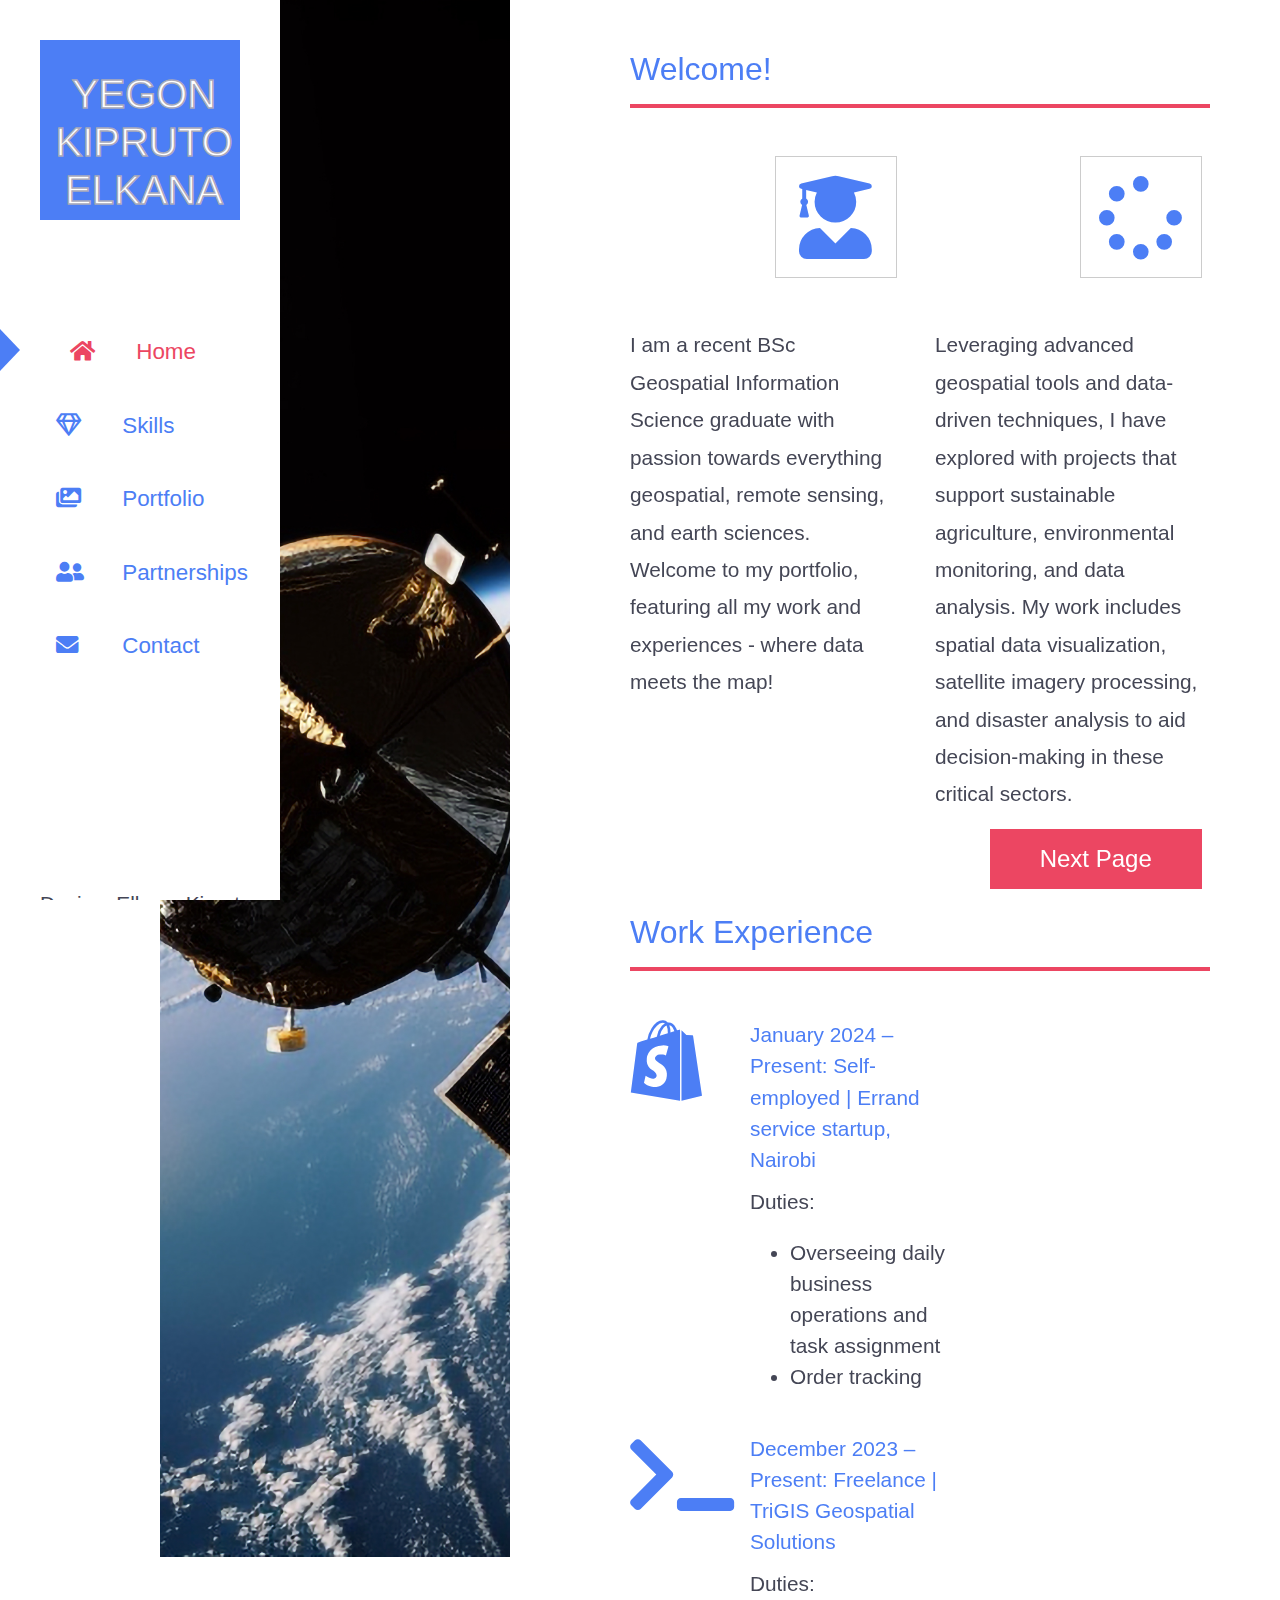
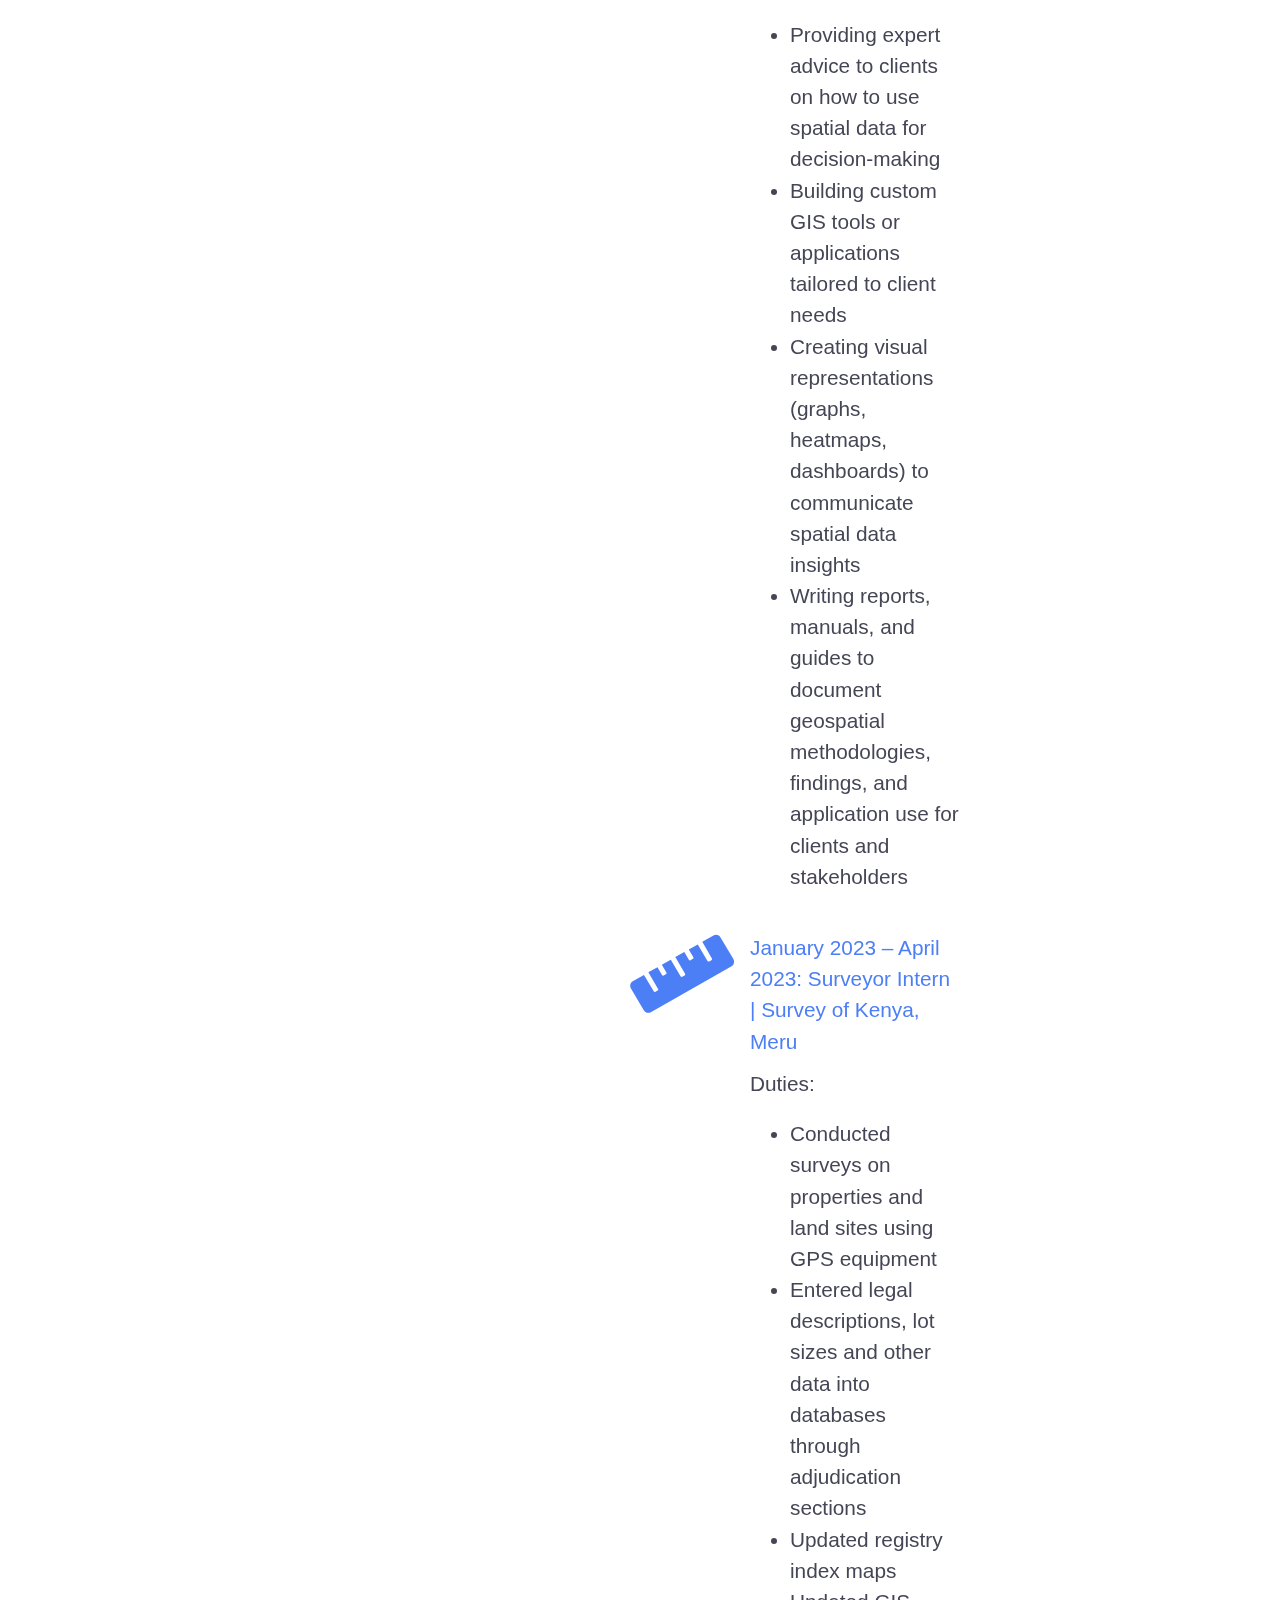
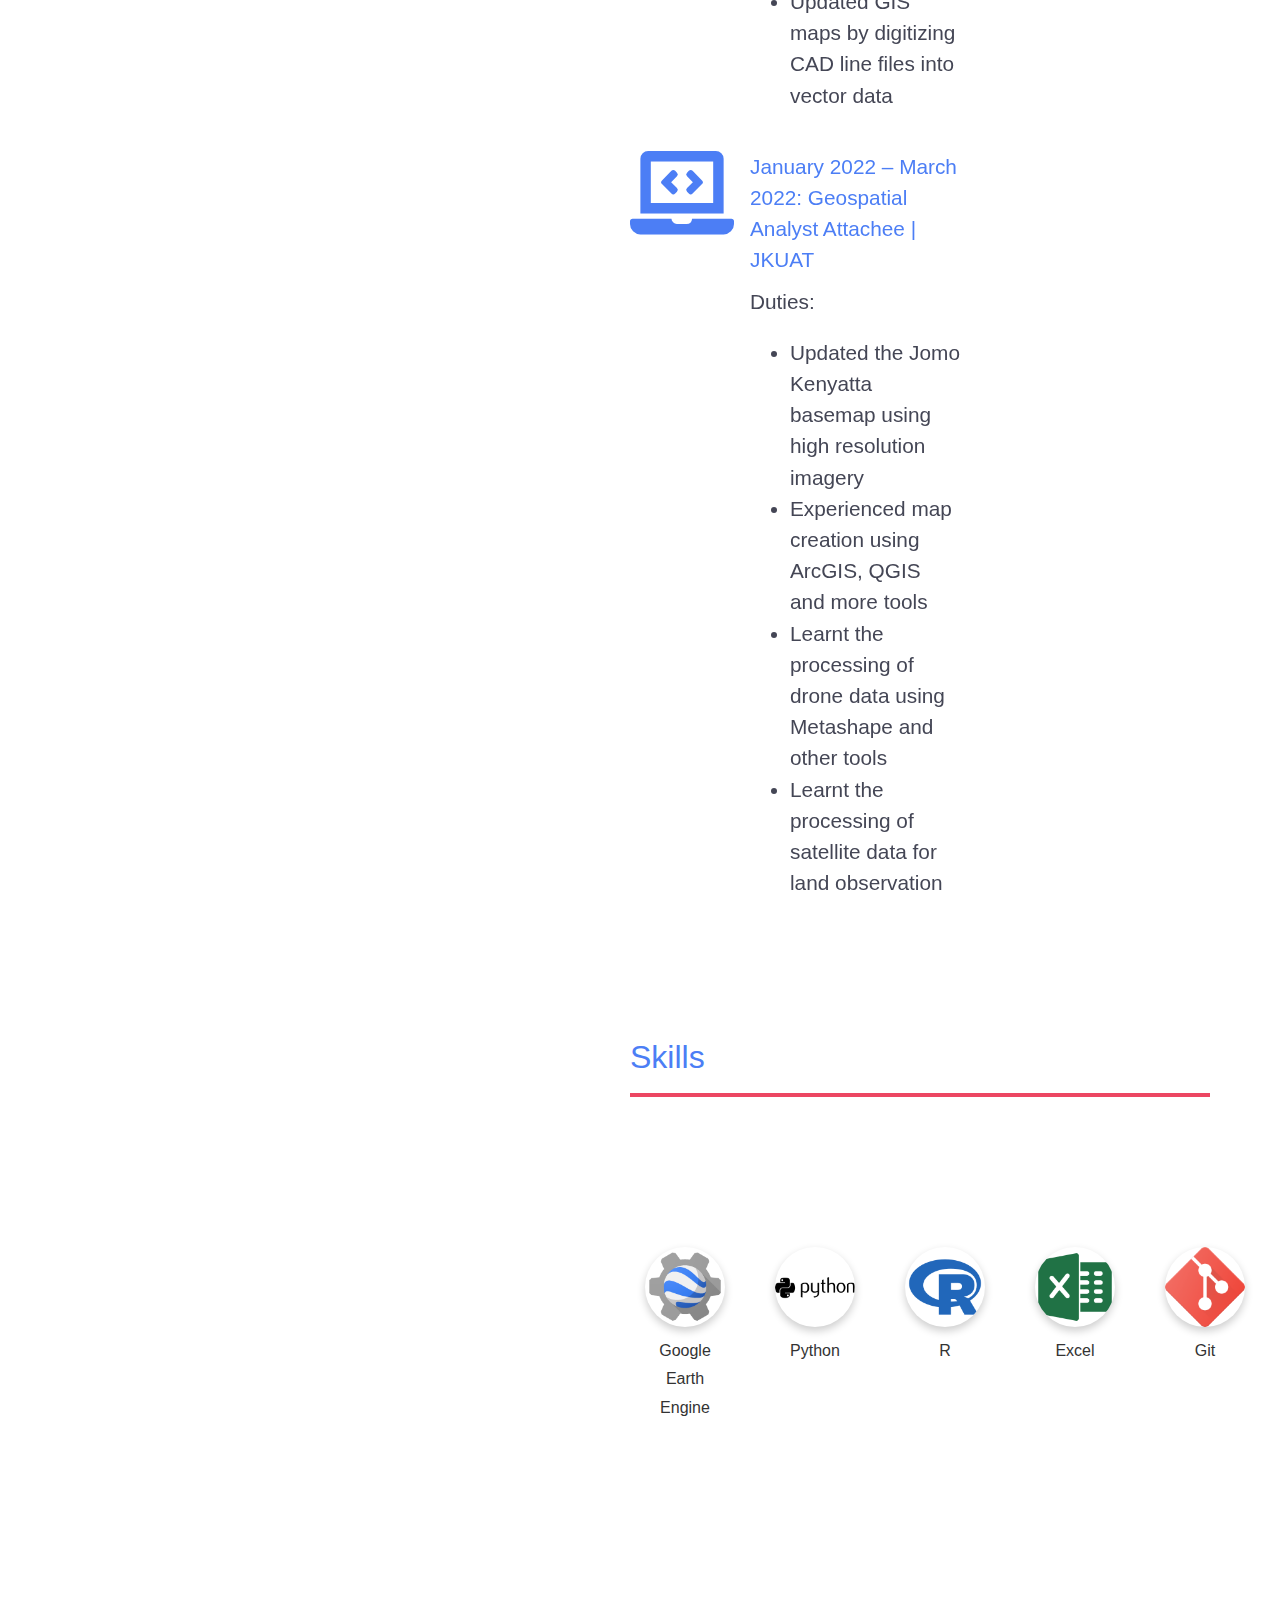
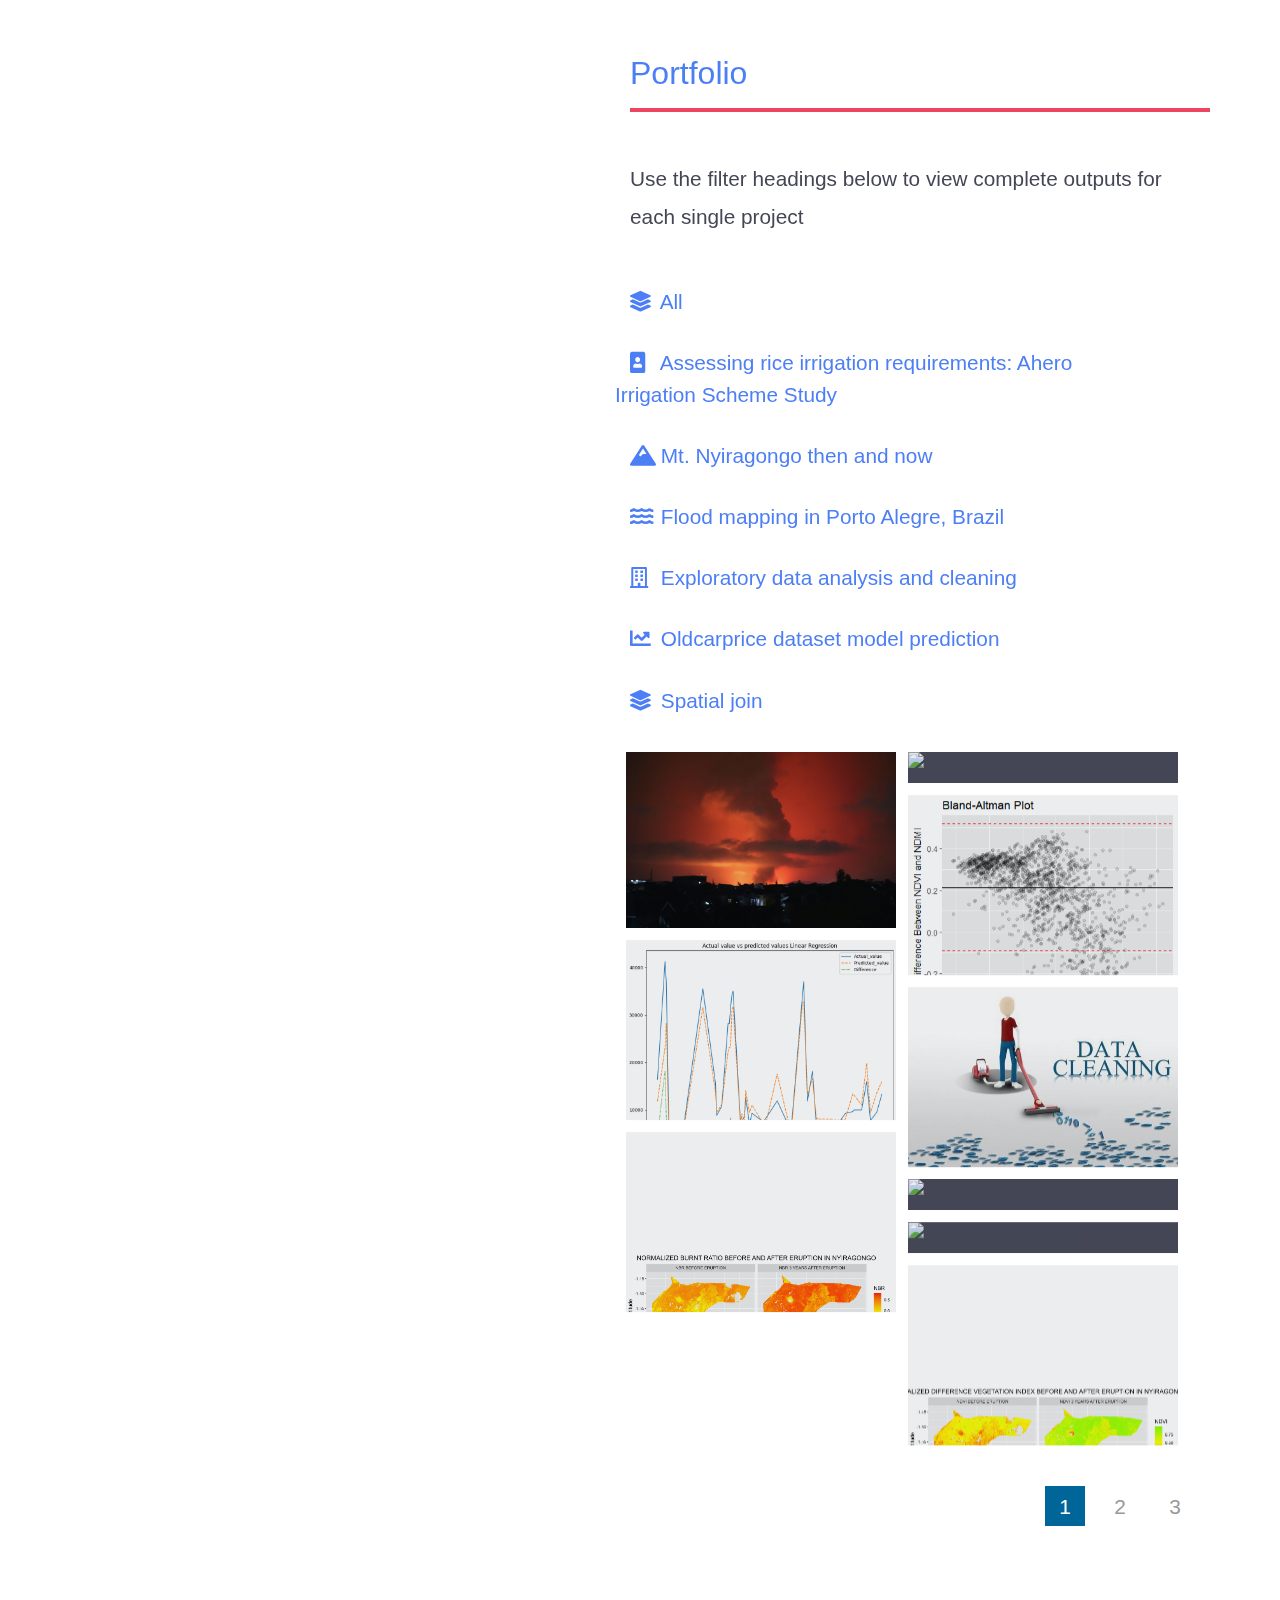
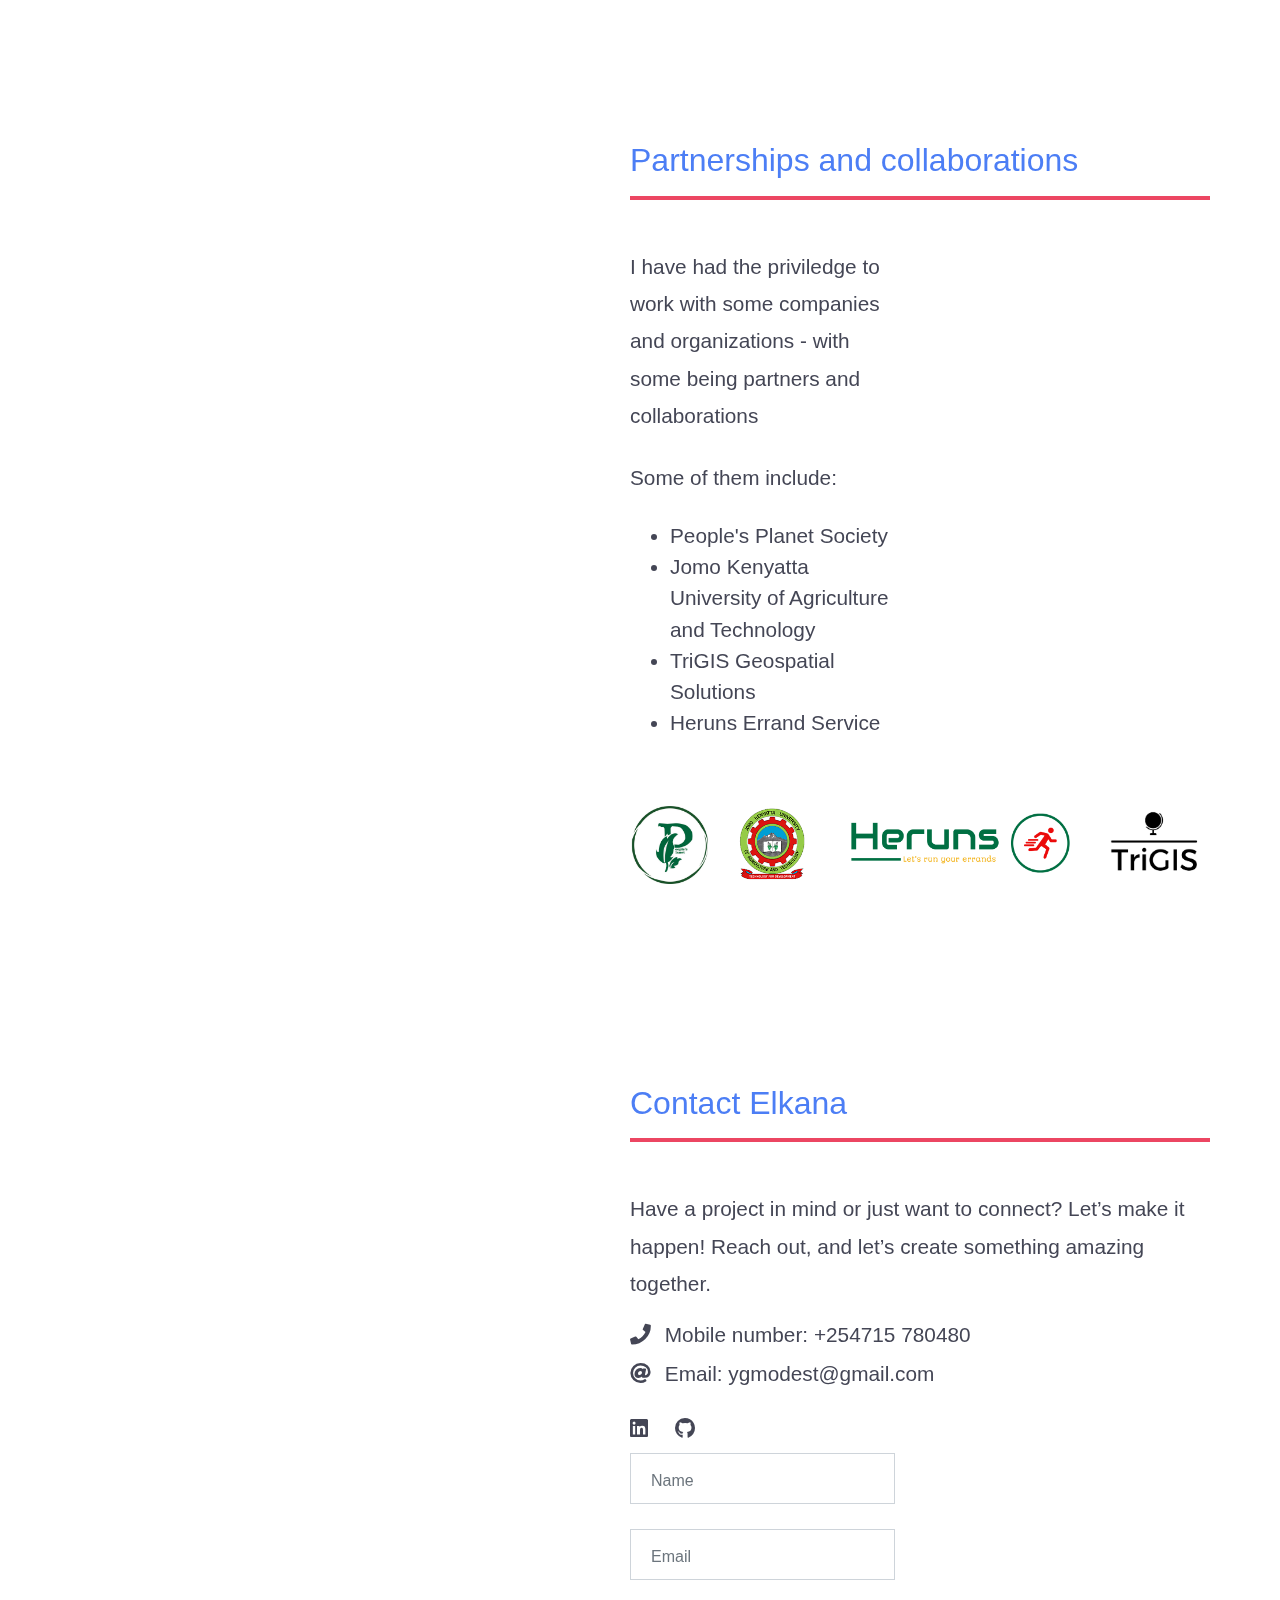
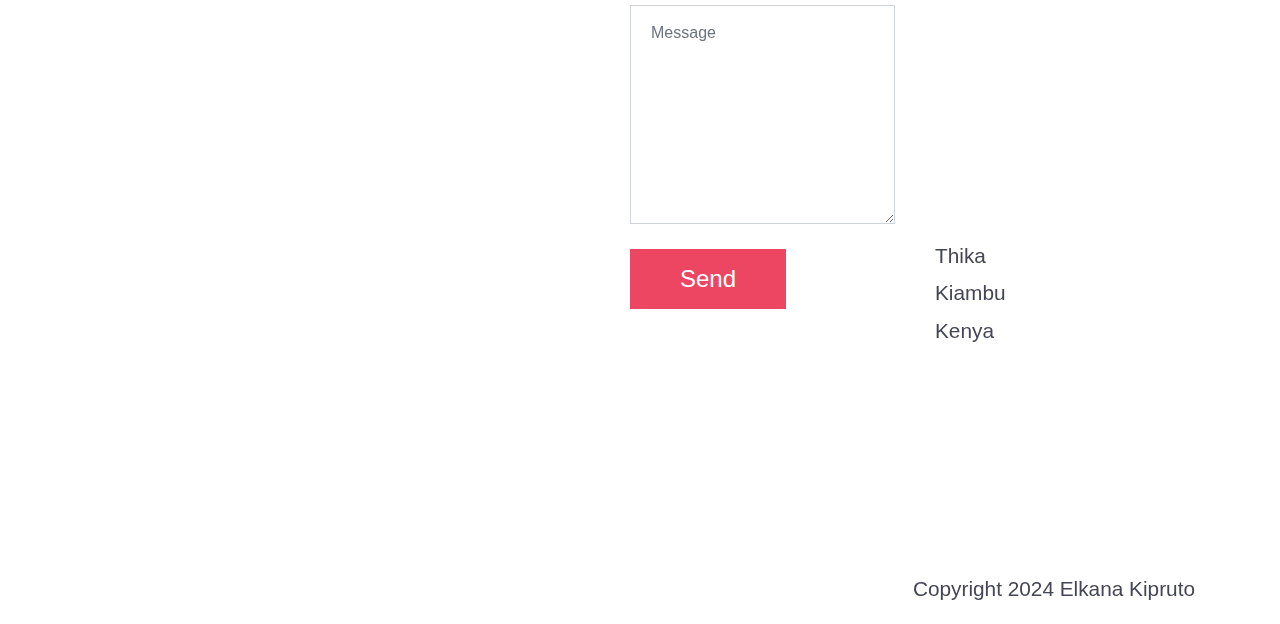
==== commit 23d34205: "Update index.html" ====
--- a/index.html
+++ b/index.html
@@ -87,7 +87,7 @@
             <div class="tm-main">
                 <!-- Home section -->
                 <div class="tm-section-wrap">
-                    <div class="tm-parallax" data-parallax="scroll" data-image-src="img/spacecraft.JPG"></div>                   
+                    <div class="tm-parallax" data-parallax="scroll" data-image-src="img/spacecraft.jpg"></div>                   
                     <section id="home" class="tm-section">
                         <h2 class="tm-text-primary">Welcome!</h2>
                         <hr class="mb-5">
@@ -795,4 +795,4 @@
     <script src="slick/slick.min.js"></script>              <!-- https://kenwheeler.github.io/slick/ -->
     <script src="js/templatemo-script.js"></script>
 </body>
-</html> +</html> 
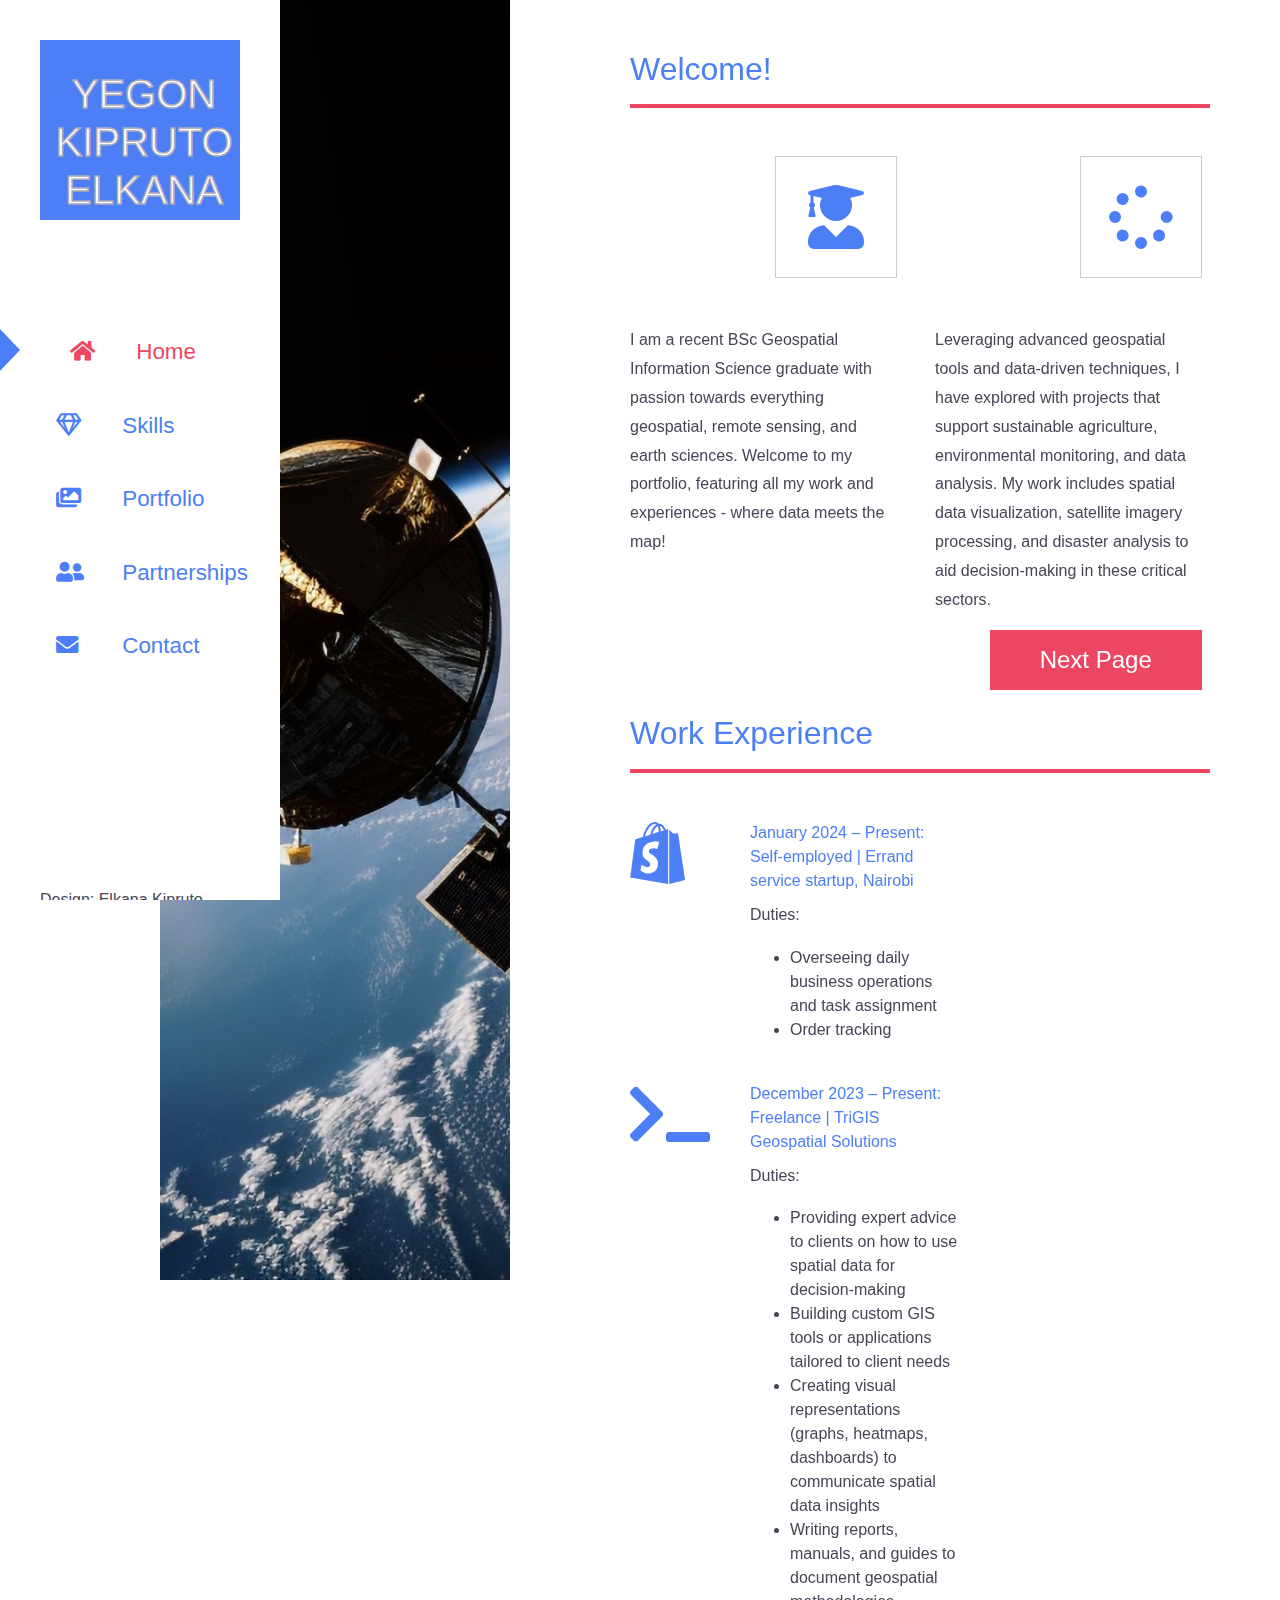
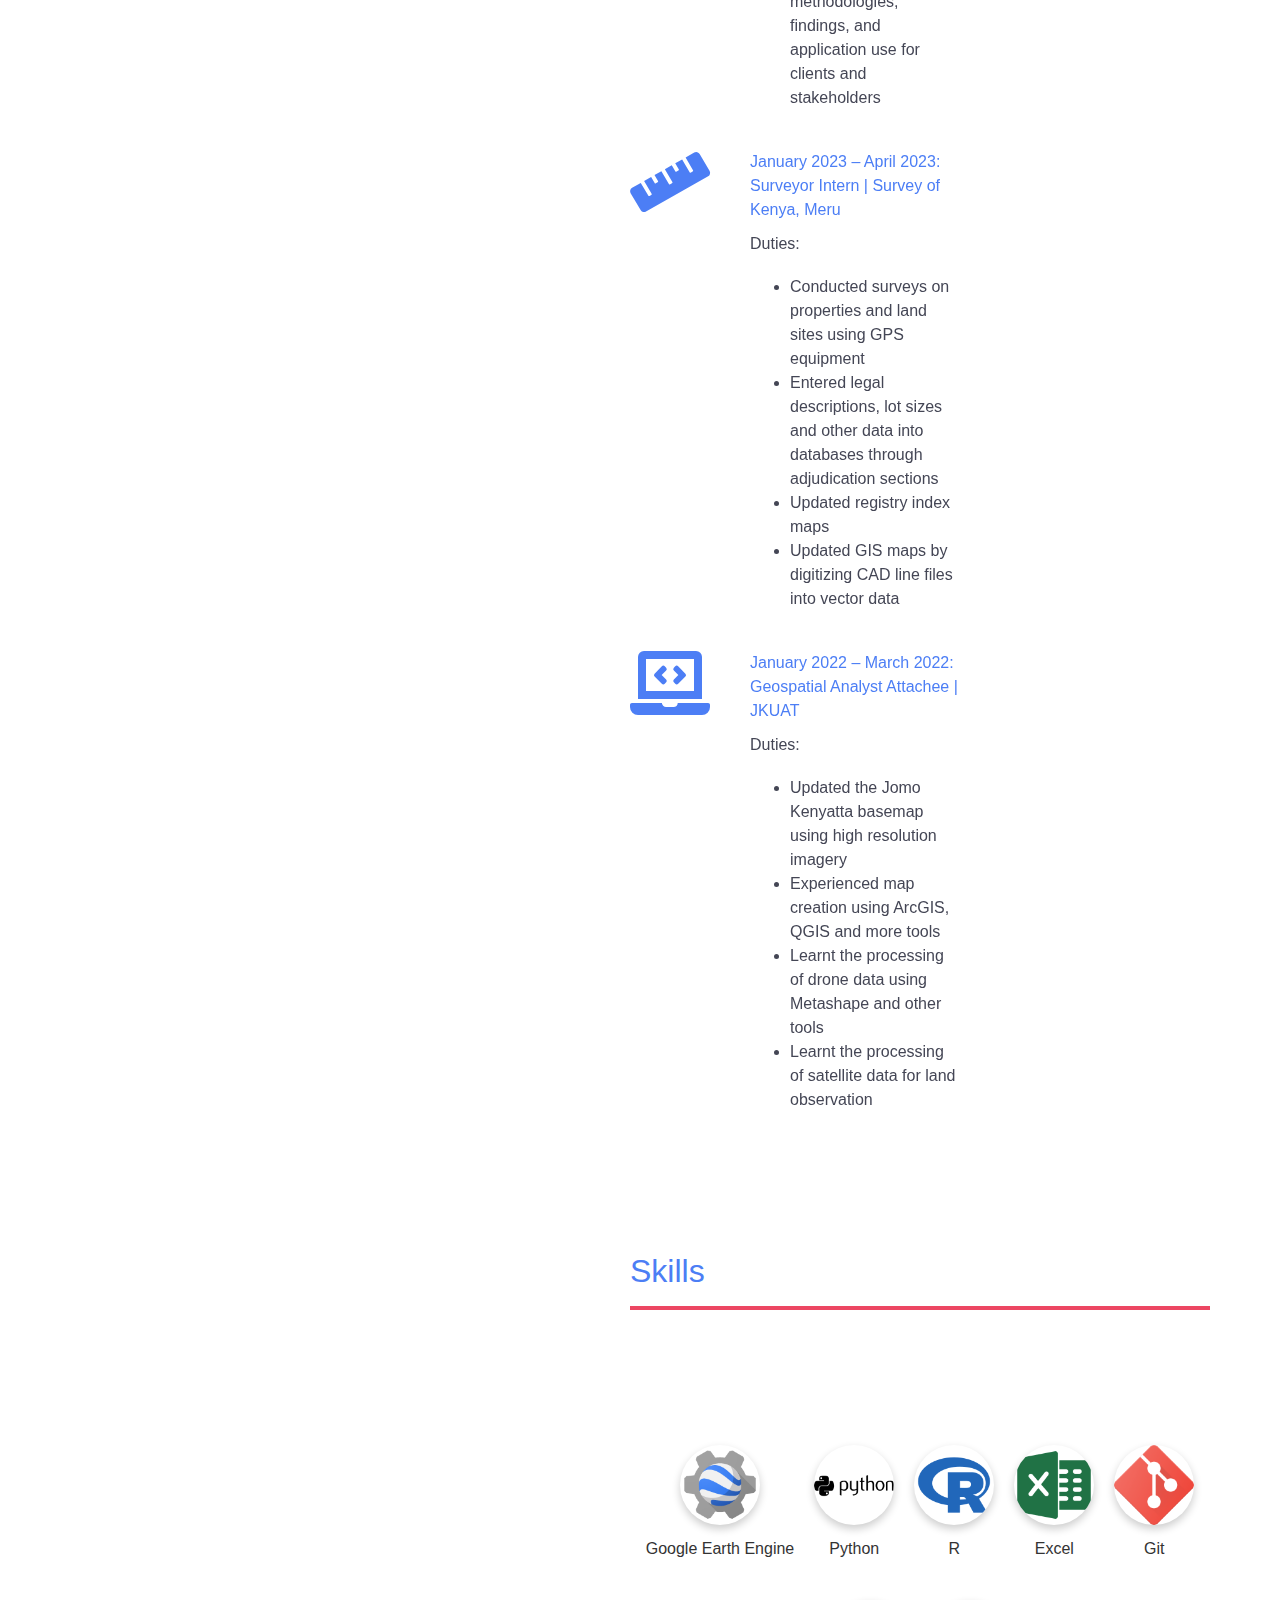
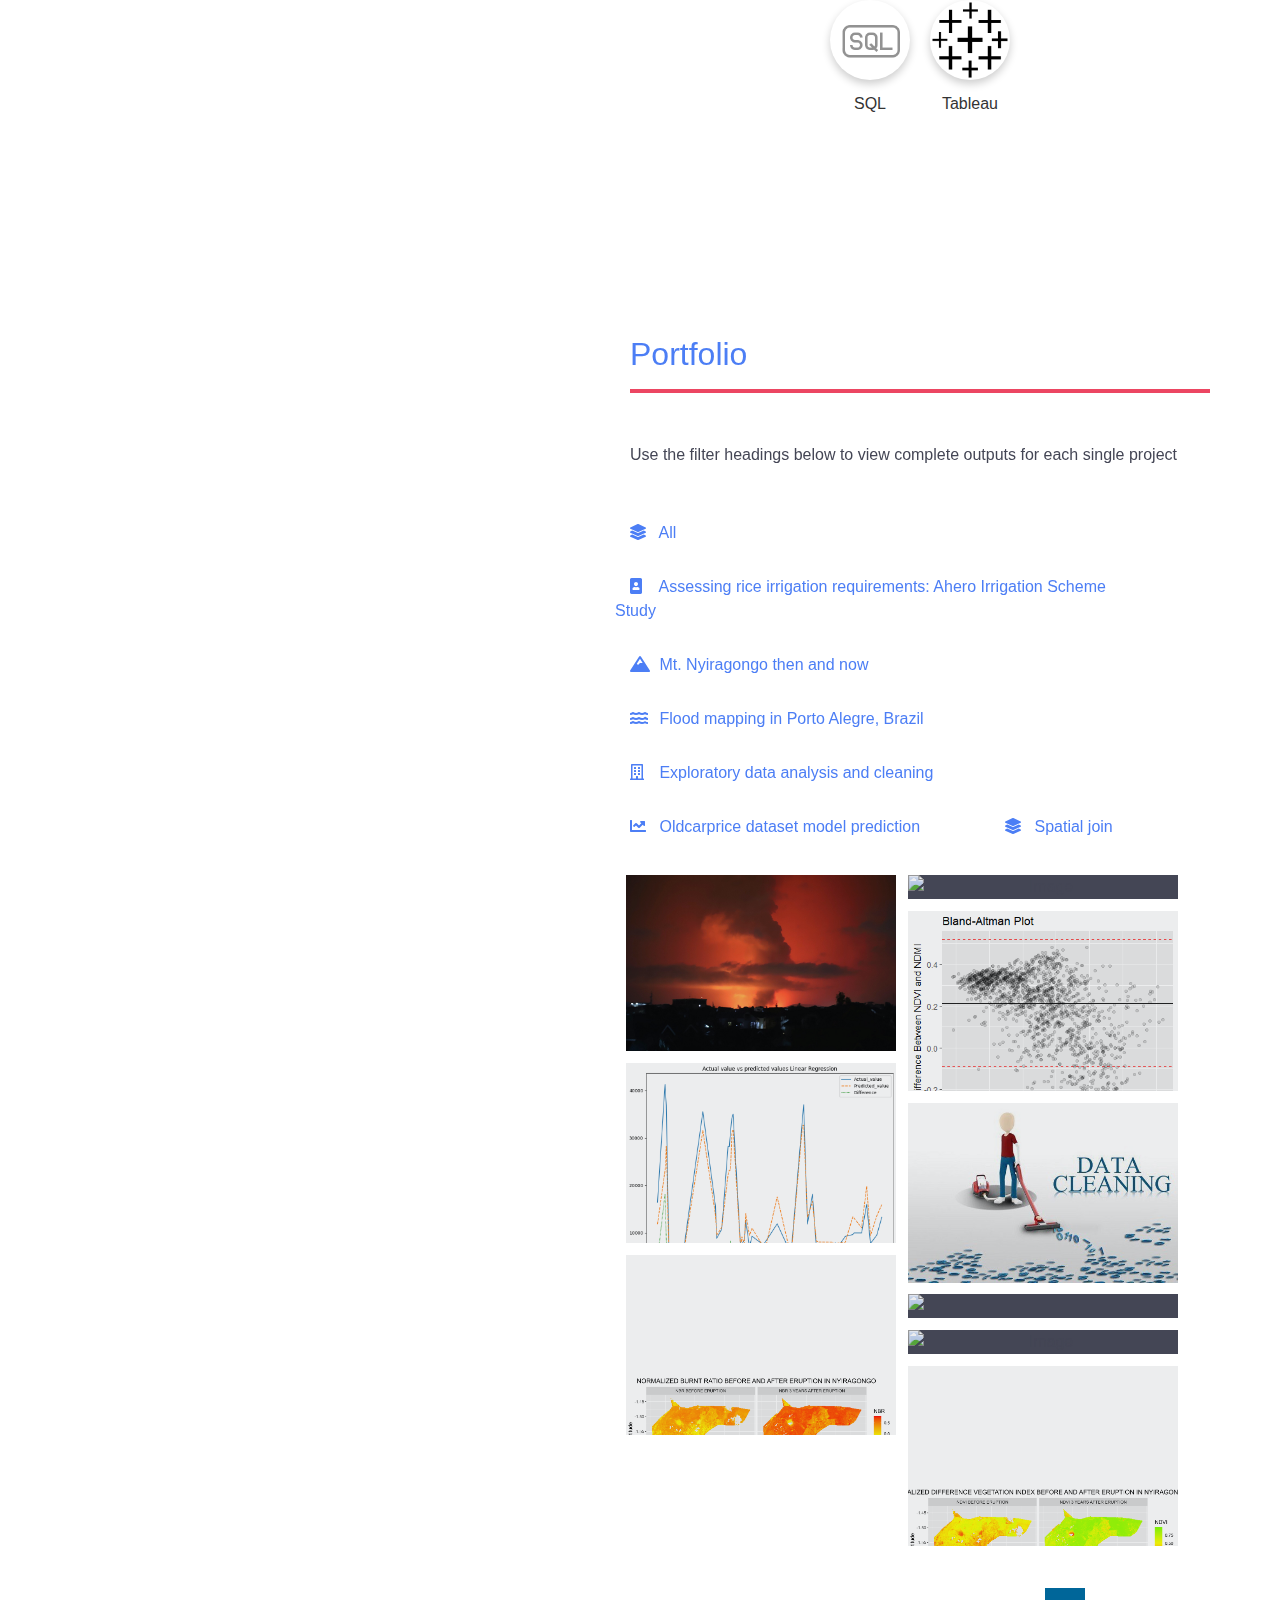
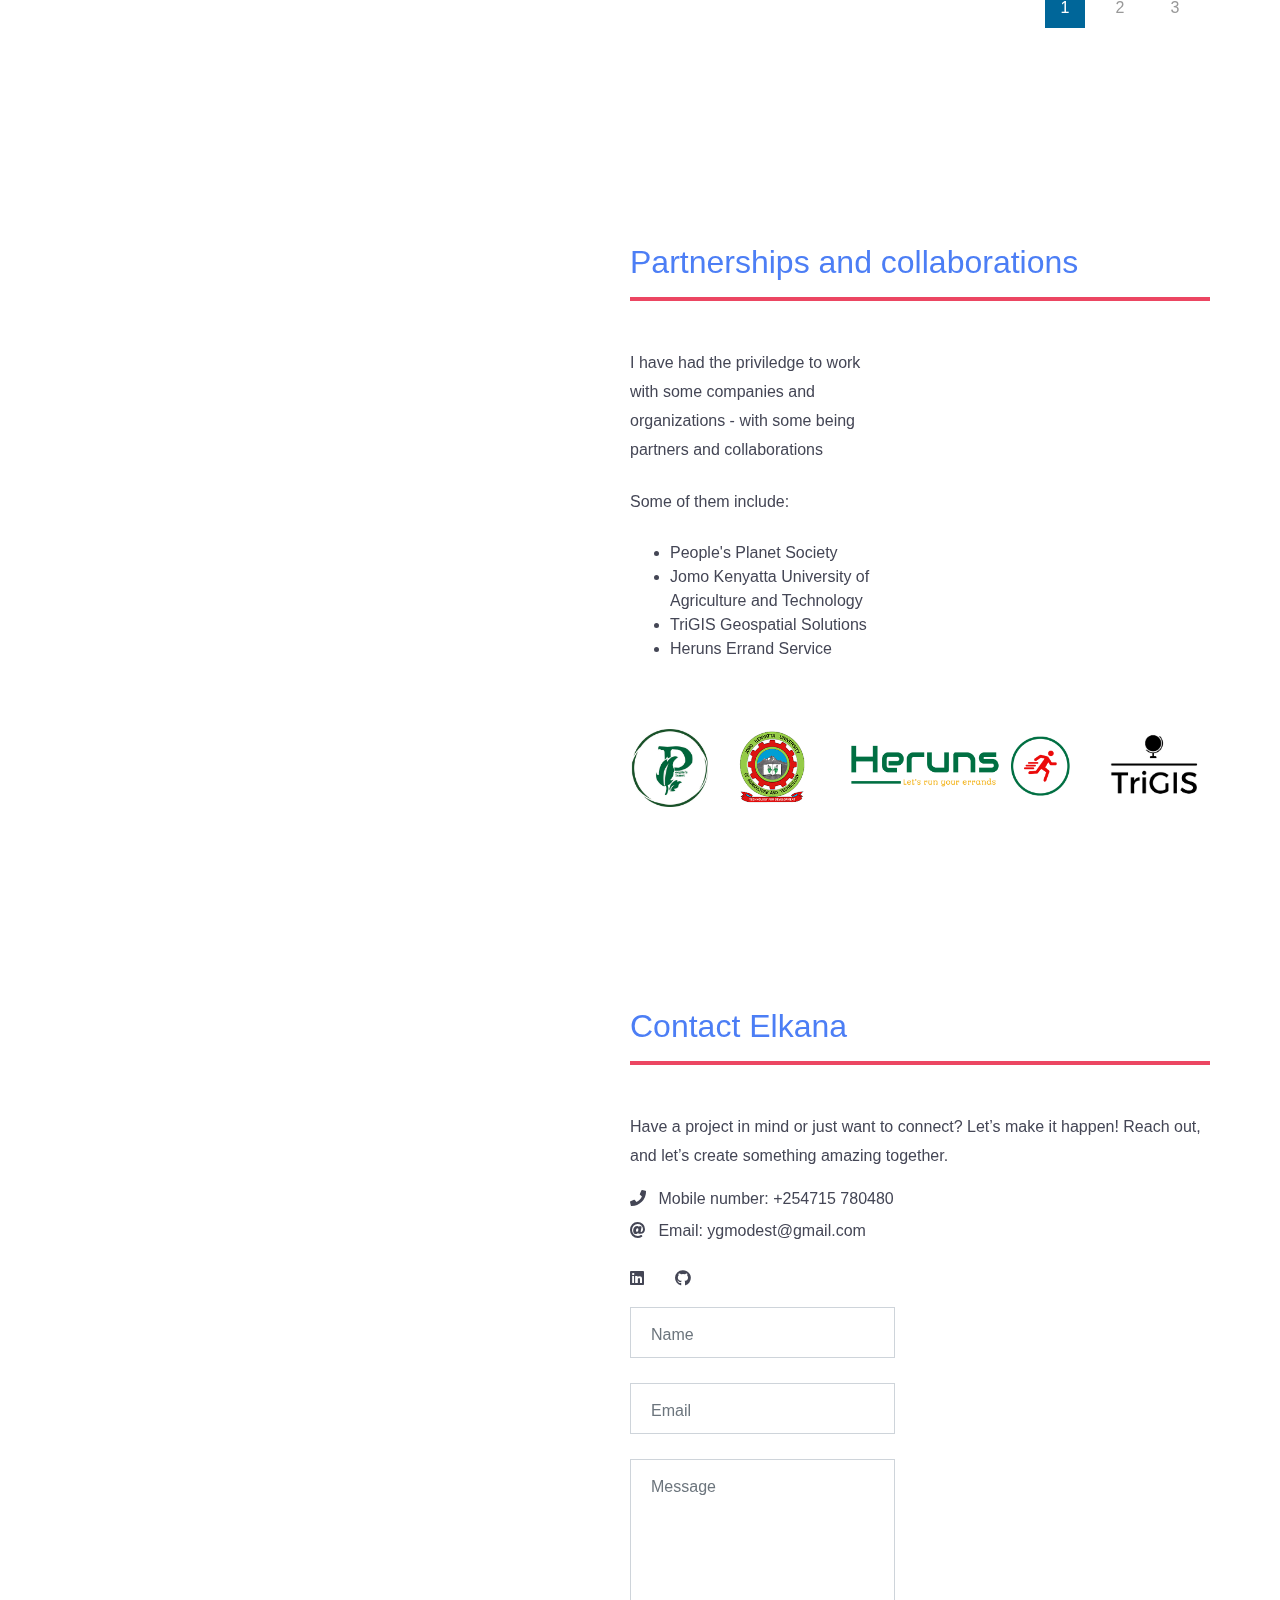
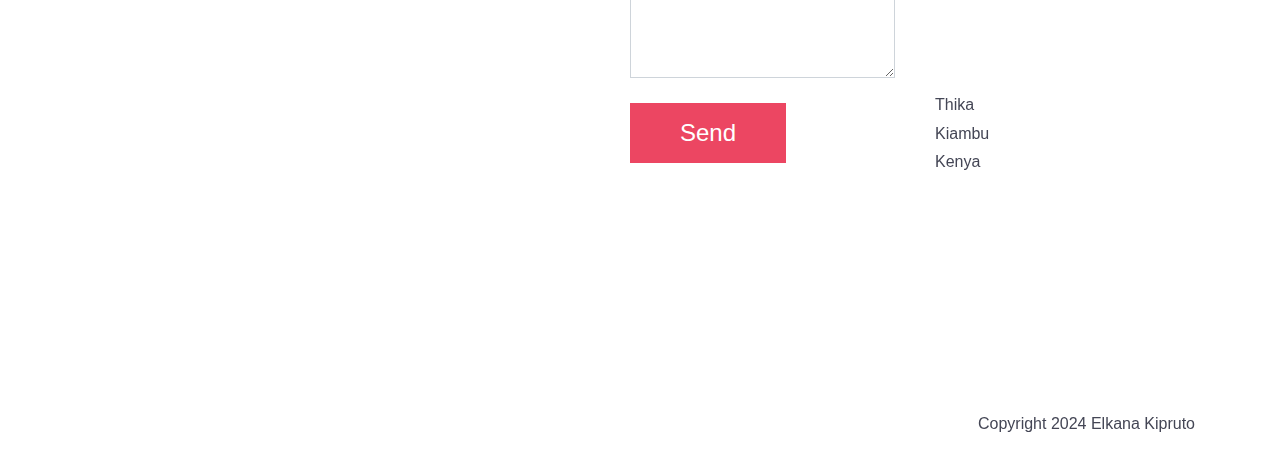
==== commit d082909a: "Update index.html" ====
--- a/index.html
+++ b/index.html
@@ -193,7 +193,7 @@
                 </div>
                 <!--Skills section-->
                 <div class="tm-section-wrap">
-                    <div class="tm-parallax" data-parallax="scroll" data-image-src="img/aerial-view.JPG"></div>
+                    <div class="tm-parallax" data-parallax="scroll" data-image-src="img/aerial-view.jpg"></div>
                     <section id="skills" class="tm-section">
                         <h2 class="tm-text-primary">Skills</h2>
                         <hr class="mb-5">
@@ -233,7 +233,7 @@
                 </div>
                 <!-- Gallery section -->
                 <div class="tm-section-wrap">
-                    <div class="tm-parallax" data-parallax="scroll" data-image-src="img/spacecraft.JPG"></div>                   
+                    <div class="tm-parallax" data-parallax="scroll" data-image-src="img/spacecraft.jpg"></div>                   
                     <section id="gallery" class="tm-section">
                         <h2 class="tm-text-primary">Portfolio</h2>
                         <hr class="mb-5">
@@ -466,7 +466,7 @@
                 </div>
                 <!-- About section -->
                 <div class="tm-section-wrap">
-                    <div class="tm-parallax" data-parallax="scroll" data-image-src="img/aesthetic-background.JPG"></div>
+                    <div class="tm-parallax" data-parallax="scroll" data-image-src="img/aesthetic-background.jpg"></div>
                     <section id="partners" class="tm-section">
                         <h2 class="tm-text-primary">Partnerships and collaborations</h2>
                         <hr class="mb-5">
@@ -688,7 +688,7 @@
 
                 <!-- Contact section -->
                 <div class="tm-section-wrap">
-                    <div class="tm-parallax" data-parallax="scroll" data-image-src="img/elly-2.jpg"></div>
+                    <div class="tm-parallax" data-parallax="scroll" data-image-src="img/elly-2.JPG"></div>
                     <div id="contact" class="tm-section">
                         <h2 class="tm-text-primary">Contact Elkana</h2>
                         <hr class="mb-5">
--- a/css/templatemo-upright.css
+++ b/css/templatemo-upright.css
@@ -20,7 +20,7 @@
 html, body { overflow-x: hidden; }
 body { /*font-family: 'Kumbh Sans', sans-serif;*/
 	font-family: 'Trebuchet MS', sans-serif;
-font-size: 1.3rem;}
+font-size: 1.0rem;}
 div, a, p { color: #444655; }
 p, address { line-height: 1.8; }
 a {	transition: all 0.3s ease; }
@@ -433,6 +433,8 @@
 	padding-top: 15%;
     display: flex;
     gap: 20px;
+    flex-wrap: wrap; /* Allows icons to wrap on smaller screens */
+    justify-content: center; /* Center icons on smaller screen
 }
 
 .skill-item {
@@ -486,6 +488,21 @@
 /* Change caption color on hover */
 .skill-item:hover .skill-caption {
     color: #007acc;
+}
+/* Responsive styles for smaller screens */
+@media (max-width: 600px) {
+    .skill-icon {
+        width: 60px;
+        height: 60px;
+    }
+
+    .skill-caption {
+        font-size: 14px;
+    }
+
+    .skills-container {
+        gap: 15px; /* Reduce gap for smaller screens */
+    }
 }
 
 figure.effect-honey { background: #444655; }
@@ -843,4 +860,4 @@
 		width: 100%;
 		margin-left: 0;
 	}
-}+}
